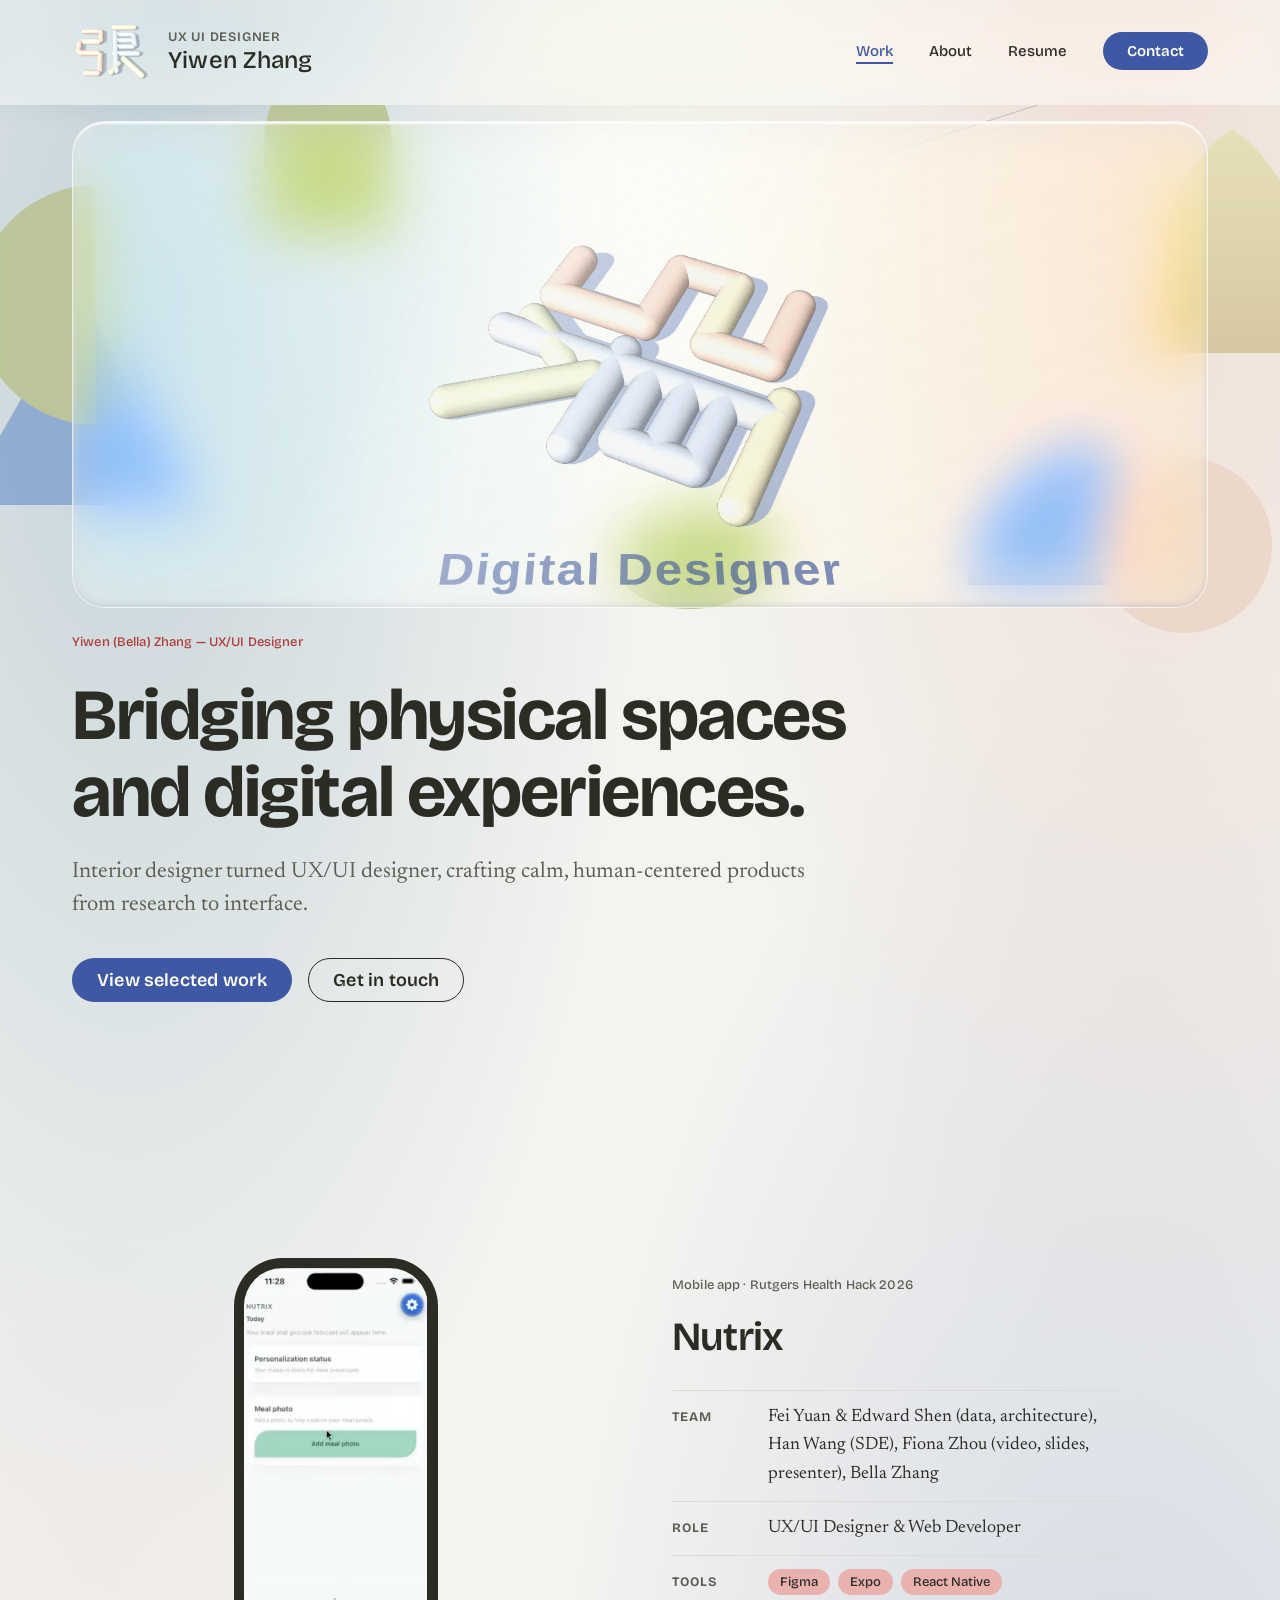
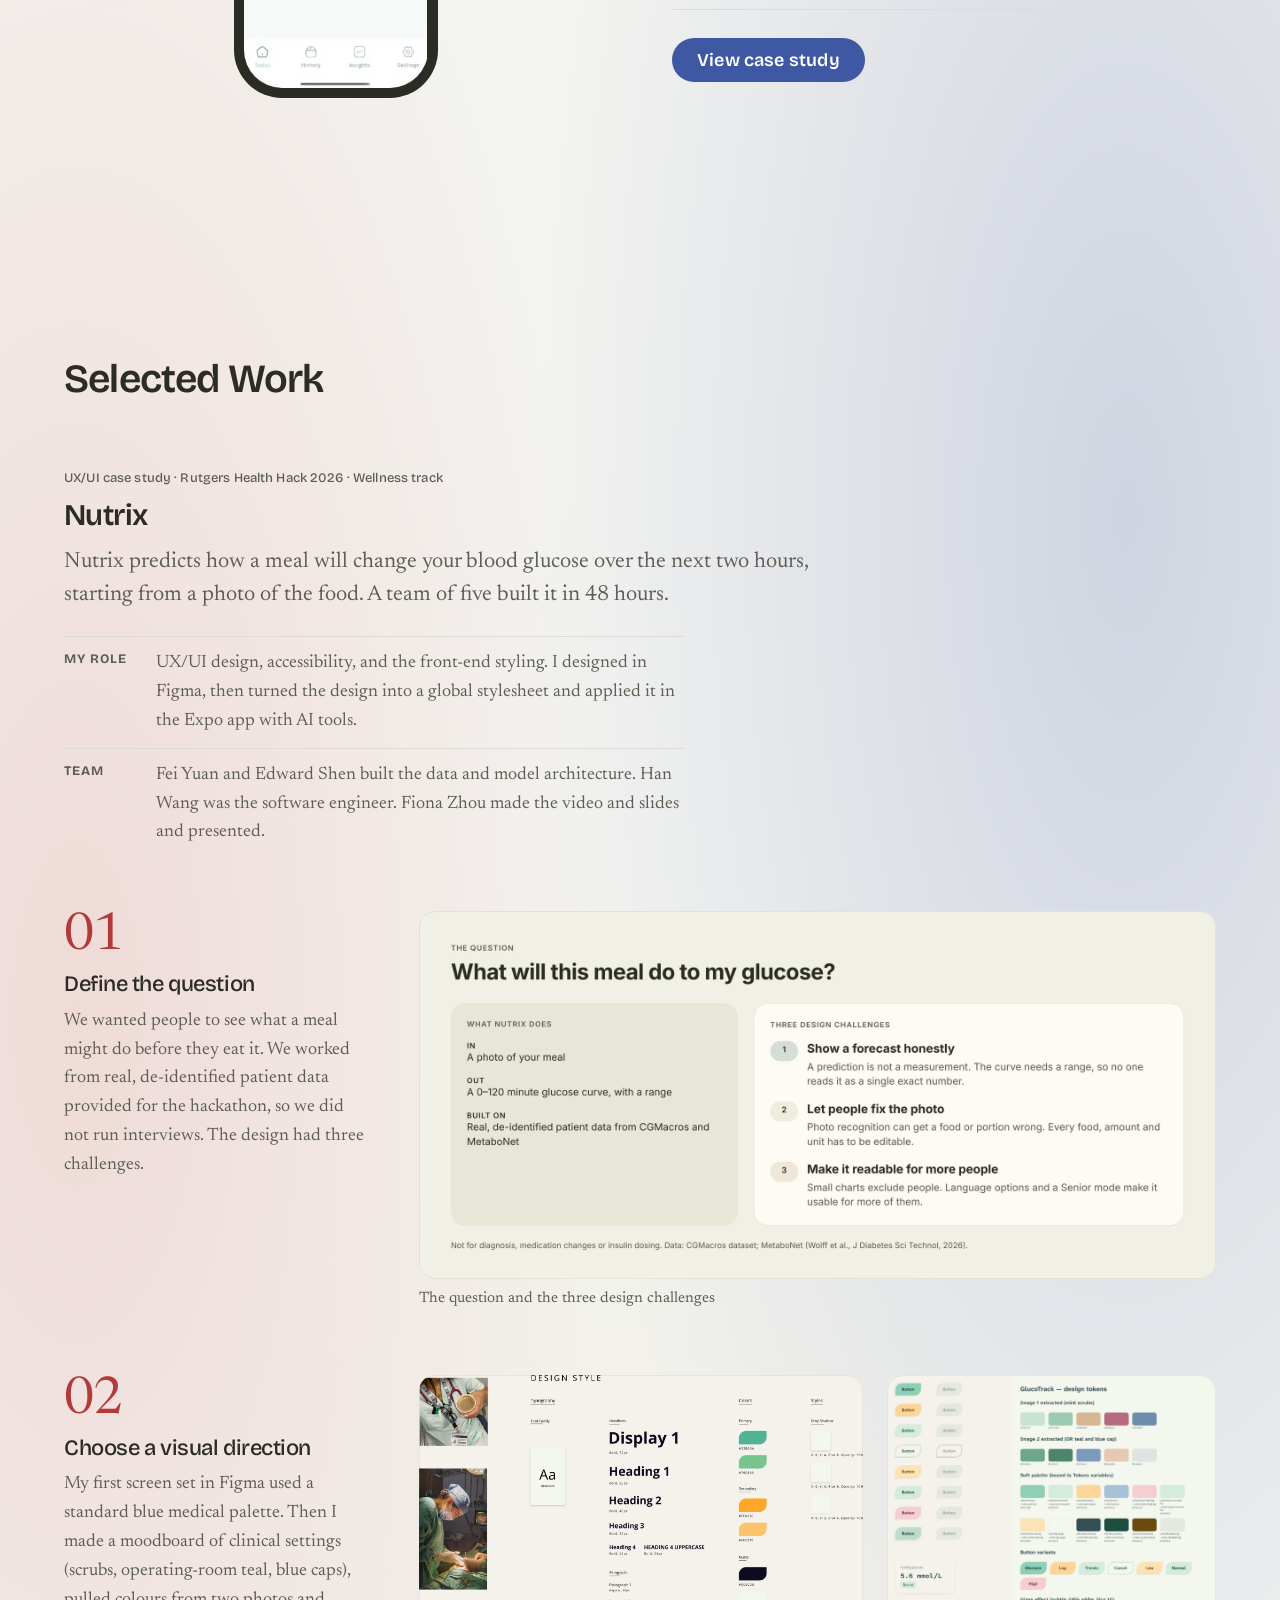
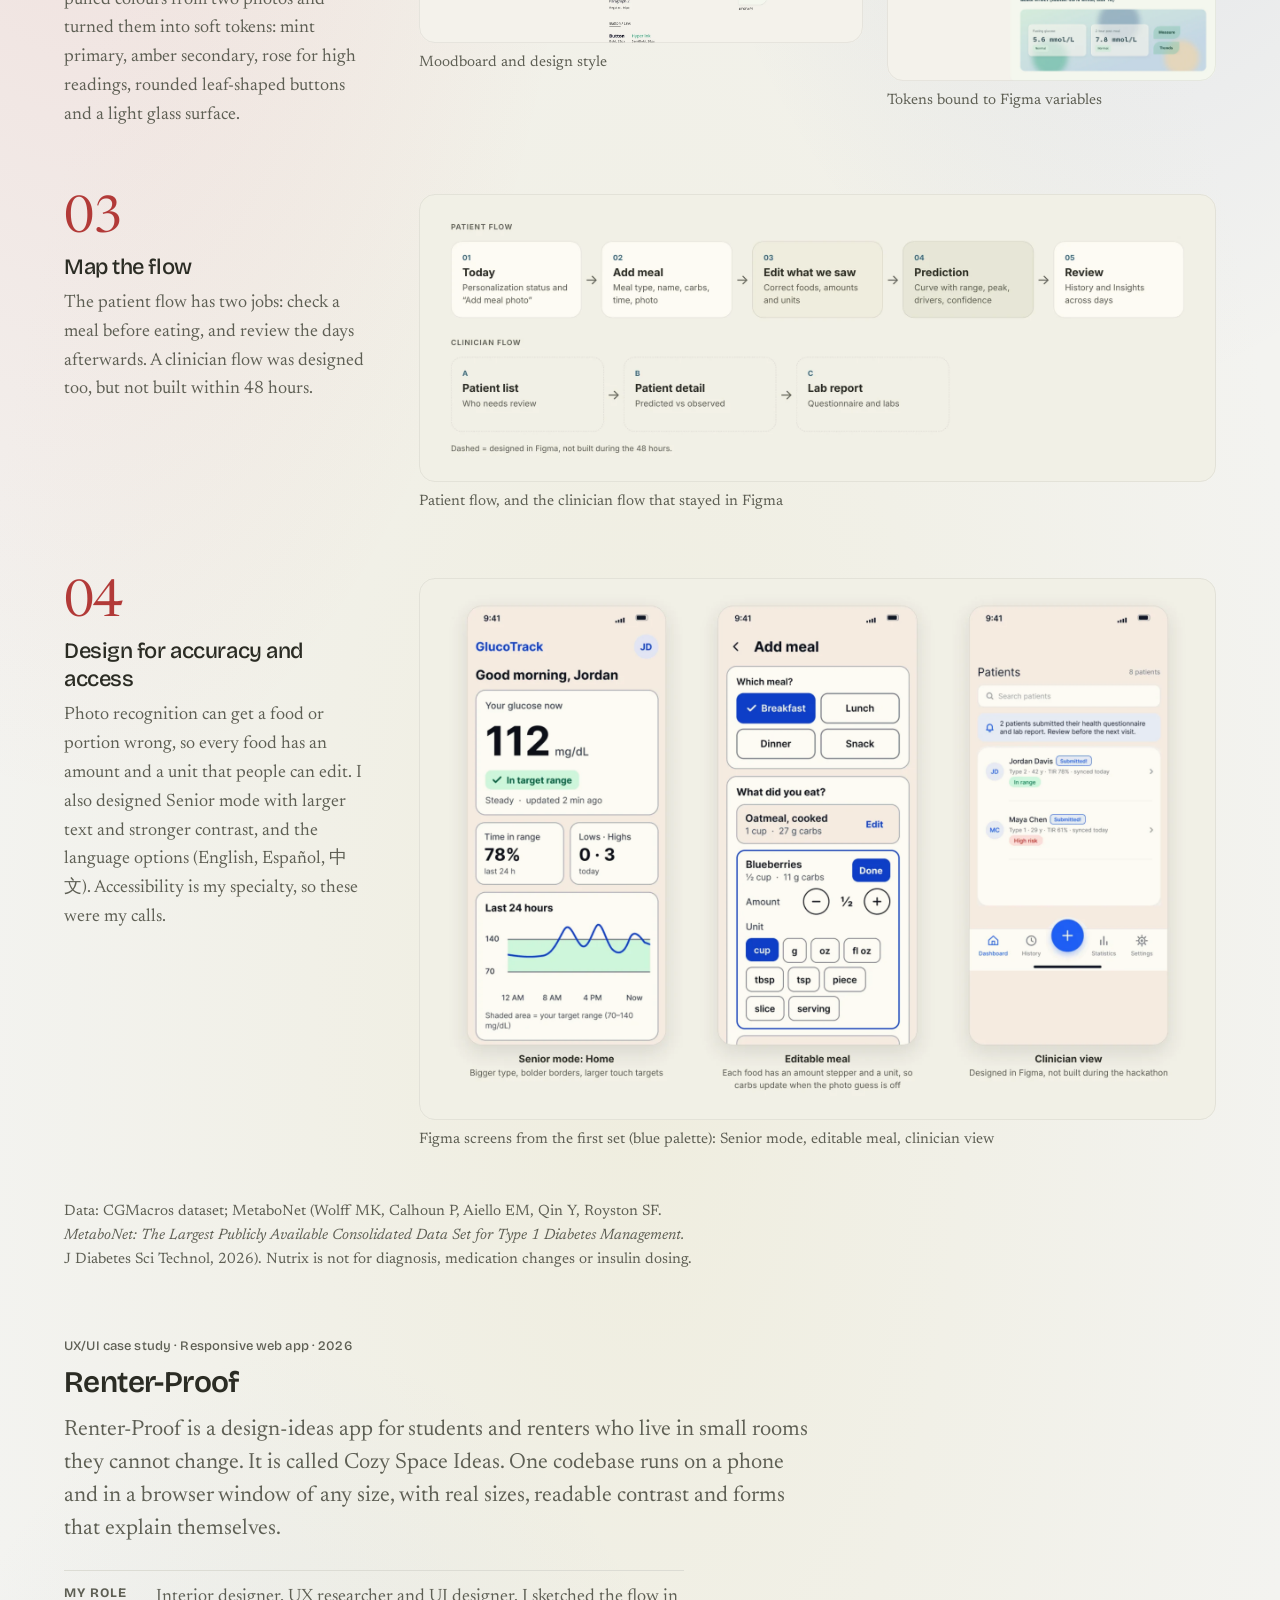
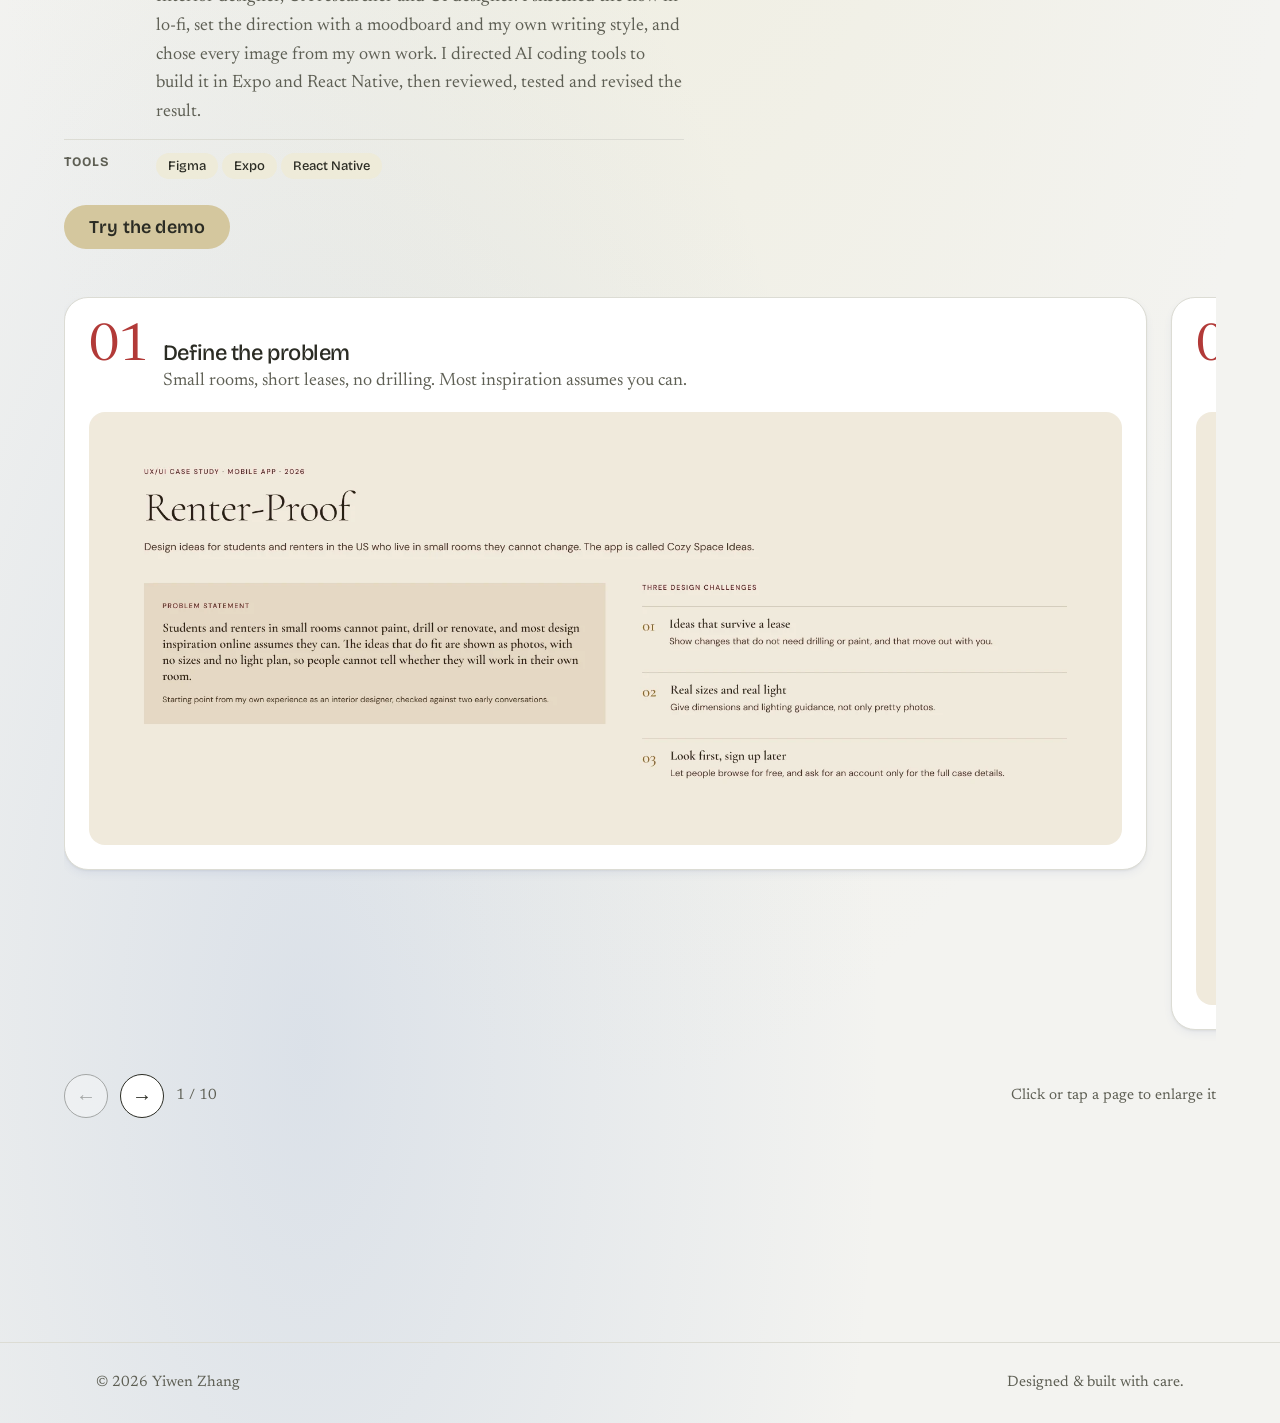
==== index.html @ 923c91dc "Renter-Proof booklet: 10 pages (accessibility, my role, cost and pets), stacked layout so text stays" ====
<!DOCTYPE html>
<html lang="en" data-theme="work">
<head>
  <meta charset="UTF-8" />
  <meta name="viewport" content="width=device-width, initial-scale=1.0" />
  <title>Yiwen Zhang — UX/UI Designer</title>
  <meta name="description" content="Yiwen (Bella) Zhang is a UX/UI designer bridging physical spaces and digital experiences." />
  <!-- Typography: Bricolage Grotesque (display) + Newsreader (body), via design tokens -->
  <link rel="preconnect" href="https://fonts.googleapis.com" />
  <link rel="preconnect" href="https://fonts.gstatic.com" crossorigin />
  <link
    href="https://fonts.googleapis.com/css2?family=Bricolage+Grotesque:opsz,wght@12..96,500..800&family=Newsreader:ital,opsz,wght@0,6..72,400..600;1,6..72,400&display=swap"
    rel="stylesheet"
  />
  <link rel="stylesheet" href="css/tokens.css" />
  <link rel="stylesheet" href="css/styles.css" />
</head>
<body class="page-home">

  <!-- ============ GLOBAL NAV ============ -->
  <header class="site-header" id="site-header">
    <nav class="nav" aria-label="Global navigation">

      <!-- Brand: 80px square icon slot + title stack (Kyson-style) -->
      <a class="brand" href="index.html" aria-label="Yiwen Zhang home">
        <!-- Logo: Zhang animation (autoplay, muted, loop) -->
        <span class="brand-icon" aria-hidden="true"><img src="assets/zhang-mark-upload.png" alt=""></span>
        <span class="brand-text">
          <span class="brand-role">UX UI Designer</span>
          <span class="brand-name">Yiwen Zhang</span>
        </span>
      </a>

      <!-- Desktop links -->
      <ul class="nav-links">
        <li><a href="index.html" class="nav-link active" aria-current="page">Work</a></li>
        <li><a href="about.html" class="nav-link">About</a></li>
        <li><a href="resume.pdf" class="nav-link" target="_blank" rel="noopener">Resume</a></li>
        <li><a href="contact.html" class="nav-cta">Contact</a></li>
      </ul>

      <!-- Mobile hamburger -->
      <button class="nav-toggle" id="nav-toggle" aria-label="Open menu" aria-expanded="false">
        <span></span><span></span><span></span>
      </button>
    </nav>

    <!-- Mobile menu -->
    <div class="mobile-menu" id="mobile-menu">
      <a href="index.html" class="mobile-link">Work</a>
      <a href="about.html" class="mobile-link">About</a>
      <a href="resume.pdf" class="mobile-link" target="_blank" rel="noopener">Resume</a>
      <a href="contact.html" class="mobile-link mobile-cta">Contact</a>
    </div>
  </header>

  <main>
    <!-- ============ HERO ============ -->
    <section class="hero">
      <!-- decorative shapes behind the glass card -->
      <div class="hero-shapes" aria-hidden="true">
        <span class="sh-tri"></span><span class="sh-bell"></span><span class="sh-arch"></span>
        <span class="sh-quarter"></span><span class="sh-leaf"></span>
        <span class="sh-ring"></span><span class="sh-ring sh-ring--b"></span><span class="sh-line"></span>
      </div>
      <div class="hero-inner">
        <!-- Logo stage: token color field cropped at the card's bottom edge -->
        <div class="hero-stage">
          <figure class="hero-logo">
            <video id="heroVideo" autoplay muted loop playsinline poster="assets/zhang-poster.png">
              <source src="assets/zhang-alpha.webm" type="video/webm">
            </video>
          </figure>
        </div>
        <p class="t-meta">Yiwen (Bella) Zhang — UX/UI Designer</p>
        <h1 class="t-hero">Bridging physical spaces and digital experiences.</h1>
        <p class="t-lead prose">Interior designer turned UX/UI designer, crafting calm, human-centered products from research to interface.</p>
        <div class="hero-actions">
          <a href="#work" class="btn">View selected work</a>
          <a href="contact.html" class="btn btn--secondary">Get in touch</a>
        </div>
      </div>
    </section>

    <!-- ============ FEATURED PROJECTS: screen + article, alternating ============ -->
    <section class="section device-section" id="projects" aria-label="Featured projects">
      <div class="container">

        <!-- Project 1: mobile app — screen left, article right -->
        <article class="showcase">
          <figure class="device device--iphone device--video">
            <span class="device-screen">
              <video autoplay muted loop playsinline preload="metadata" poster="assets/nutrix/nutrix_bella_poster.png" aria-label="Nutrix app walkthrough: add a meal, see the glucose prediction, review insights">
                <source src="assets/nutrix/nutrix_bella.webm" type="video/webm">
                <source src="assets/nutrix/nutrix_bella.mp4" type="video/mp4">
              </video>
            </span>
          </figure>
          <div class="showcase-text">
            <span class="t-meta">Mobile app · Rutgers Health Hack 2026</span>
            <h2 class="t-h2">Nutrix</h2>
            <dl class="showcase-meta">
              <div><dt class="t-label">Team</dt><dd>Fei Yuan &amp; Edward Shen (data, architecture), Han Wang (SDE), Fiona Zhou (video, slides, presenter), Bella Zhang</dd></div>
              <div><dt class="t-label">Role</dt><dd>UX/UI Designer &amp; Web Developer</dd></div>
              <div><dt class="t-label">Tools</dt><dd><span class="chip">Figma</span> <span class="chip">Expo</span> <span class="chip">React Native</span></dd></div>
            </dl>
            <a class="btn" href="#case-mobile">View case study</a>
          </div>
        </article>

        <!-- HIDDEN until project 2 is ready: remove these comment markers to show it again.
        <!- - Project 2: Figma wireframes — article left, screen right - ->
        <article class="showcase showcase- -flip">
          <figure class="device device- -laptop">
            <!- - TODO Bella: replace the placeholder <span> with the workflow video (see above) - ->
            <span class="device-screen"><span class="device-placeholder">Video</span></span>
          </figure>
          <div class="showcase-text">
            <span class="t-meta">Wireframes &amp; flows · 2026</span>
            <h2 class="t-h2">Dolor Sit Wireframe Kit</h2>
            <dl class="showcase-meta">
              <div><dt class="t-label">Team</dt><dd>Sed do eiusmod, tempor incididunt</dd></div>
              <div><dt class="t-label">Role</dt><dd>UX Designer, ut labore et dolore</dd></div>
              <div><dt class="t-label">Tools</dt><dd><span class="chip">Figma</span> <span class="chip">Dolor</span> <span class="chip">Amet</span></dd></div>
            </dl>
            <a class="btn" href="#case-wireframe">View case study</a>
          </div>
        </article>
        -->

      </div>
    </section>

    <!-- ============ SELECTED WORK: process, one block per project ============ -->
    <section id="work" class="section">
      <div class="container">
        <h2 class="t-h2">Selected Work</h2>

        <article class="case" id="case-mobile">
          <span class="t-meta">UX/UI case study · Rutgers Health Hack 2026 · Wellness track</span>
          <h3 class="t-h3">Nutrix</h3>
          <p class="t-lead prose">Nutrix predicts how a meal will change your blood glucose over the next two hours, starting from a photo of the food. A team of five built it in 48 hours.</p>
          <dl class="case-credits">
            <div><dt class="t-label">My role</dt><dd>UX/UI design, accessibility, and the front-end styling. I designed in Figma, then turned the design into a global stylesheet and applied it in the Expo app with AI tools.</dd></div>
            <div><dt class="t-label">Team</dt><dd>Fei Yuan and Edward Shen built the data and model architecture. Han Wang was the software engineer. Fiona Zhou made the video and slides and presented.</dd></div>
          </dl>
          <div class="stage">
            <div class="stage-info"><span class="deck-no">01</span><h4 class="t-h4">Define the question</h4><p>We wanted people to see what a meal might do before they eat it. We worked from real, de-identified patient data provided for the hackathon, so we did not run interviews. The design had three challenges.</p></div>
            <div class="stage-media media--one">
              <figure><a class="zoom" href="assets/nutrix/nutrix-define.webp"><img src="assets/nutrix/nutrix-define.webp" alt="The question: what will this meal do to my glucose? Three design challenges: show a forecast honestly, let people fix the photo, make it readable for more people." width="1800" height="830" loading="lazy"></a><figcaption class="t-small">The question and the three design challenges</figcaption></figure>
            </div>
          </div>
          <div class="stage">
            <div class="stage-info"><span class="deck-no">02</span><h4 class="t-h4">Choose a visual direction</h4><p>My first screen set in Figma used a standard blue medical palette. Then I made a moodboard of clinical settings (scrubs, operating-room teal, blue caps), pulled colours from two photos and turned them into soft tokens: mint primary, amber secondary, rose for high readings, rounded leaf-shaped buttons and a light glass surface.</p></div>
            <div class="stage-media media--mood">
              <figure><a class="zoom" href="assets/nutrix/nutrix-moodboard.webp"><img src="assets/nutrix/nutrix-moodboard.webp" alt="Moodboard with two clinical photos, typography and colour styles" width="1600" height="964" loading="lazy"></a><figcaption class="t-small">Moodboard and design style</figcaption></figure>
              <figure><a class="zoom" href="assets/nutrix/nutrix-tokens.webp"><img src="assets/nutrix/nutrix-tokens.webp" alt="Design tokens: colours extracted from photos, button variants and glass effect" width="1400" height="1301" loading="lazy"></a><figcaption class="t-small">Tokens bound to Figma variables</figcaption></figure>
            </div>
          </div>
          <div class="stage">
            <div class="stage-info"><span class="deck-no">03</span><h4 class="t-h4">Map the flow</h4><p>The patient flow has two jobs: check a meal before eating, and review the days afterwards. A clinician flow was designed too, but not built within 48 hours.</p></div>
            <div class="stage-media media--one">
              <figure><a class="zoom" href="assets/nutrix/nutrix-flow.webp"><img src="assets/nutrix/nutrix-flow.webp" alt="Patient flow from Today to Add meal, Edit, Prediction and Review, plus a dashed clinician flow" width="1800" height="652" loading="lazy"></a><figcaption class="t-small">Patient flow, and the clinician flow that stayed in Figma</figcaption></figure>
            </div>
          </div>
          <div class="stage">
            <div class="stage-info"><span class="deck-no">04</span><h4 class="t-h4">Design for accuracy and access</h4><p>Photo recognition can get a food or portion wrong, so every food has an amount and a unit that people can edit. I also designed Senior mode with larger text and stronger contrast, and the language options (English, Español, 中文). Accessibility is my specialty, so these were my calls.</p></div>
            <div class="stage-media media--one">
              <figure><a class="zoom" href="assets/nutrix/nutrix-screens.webp"><img src="assets/nutrix/nutrix-screens.webp" alt="Figma screens: Senior mode home, editable meal with amount and unit, and the clinician patient list" width="1800" height="1221" loading="lazy"></a><figcaption class="t-small">Figma screens from the first set (blue palette): Senior mode, editable meal, clinician view</figcaption></figure>
            </div>
          </div>
          <p class="case-note t-small">Data: CGMacros dataset; MetaboNet (Wolff MK, Calhoun P, Aiello EM, Qin Y, Royston SF. <em>MetaboNet: The Largest Publicly Available Consolidated Data Set for Type 1 Diabetes Management.</em> J Diabetes Sci Technol, 2026). Nutrix is not for diagnosis, medication changes or insulin dosing.</p>
        </article>

        <article class="case" id="case-renter-proof">
          <span class="t-meta">UX/UI case study · Responsive web app · 2026</span>
          <h3 class="t-h3">Renter-Proof</h3>
          <p class="t-lead prose">Renter-Proof is a design-ideas app for students and renters who live in small rooms they cannot change. It is called Cozy Space Ideas. One codebase runs on a phone and in a browser window of any size, with real sizes, readable contrast and forms that explain themselves.</p>
          <dl class="case-credits">
            <div><dt class="t-label">My role</dt><dd>Interior designer, UX researcher and UI designer. I sketched the flow in lo-fi, set the direction with a moodboard and my own writing style, and chose every image from my own work. I directed AI coding tools to build it in Expo and React Native, then reviewed, tested and revised the result.</dd></div>
            <div><dt class="t-label">Tools</dt><dd><span class="chip">Figma</span> <span class="chip">Expo</span> <span class="chip">React Native</span></dd></div>
          </dl>
          <p class="case-cta"><a class="btn" href="https://interiors.yiwenzhang.com" target="_blank" rel="noopener">Try the demo</a></p>
          <div class="deck" role="region" aria-roledescription="carousel" aria-label="Renter-Proof case study slides">
            <ol class="deck-track" tabindex="0">
            <li class="deck-slide" aria-label="1 of 10">
              <div class="deck-text"><span class="deck-no">01</span><h4 class="t-h4">Define the problem</h4><p>Small rooms, short leases, no drilling. Most inspiration assumes you can.</p></div>
              <figure><a class="zoom" href="assets/renter-proof/renter-proof-define.webp"><img src="assets/renter-proof/renter-proof-define.webp" alt="Renter-Proof problem statement and three design challenges: ideas that survive a lease, real sizes and real light, look first and sign up later." width="1800" height="755" loading="lazy"></a></figure>
            </li>
            <li class="deck-slide" aria-label="2 of 10">
              <div class="deck-text"><span class="deck-no">02</span><h4 class="t-h4">Listen to renters</h4><p>Two neighbors who ask me for design advice. Informal notes, not a formal study.</p></div>
              <figure><a class="zoom" href="assets/renter-proof/renter-proof-people.webp"><img src="assets/renter-proof/renter-proof-people.webp" alt="Two renter profiles from early conversations with neighbors, and three insights: measurements decide, light comes last, reversible is the rule." width="1800" height="1033" loading="lazy"></a></figure>
            </li>
            <li class="deck-slide" aria-label="3 of 10">
              <div class="deck-text"><span class="deck-no">03</span><h4 class="t-h4">Map the flow</h4><p>Browse free. The full case opens after a free account or a guest session.</p></div>
              <figure><a class="zoom" href="assets/renter-proof/renter-proof-flow.webp"><img src="assets/renter-proof/renter-proof-flow.webp" alt="App flow from Home to Ideas, Room type, Case list and Case details, with a locked preview branch and a consult waitlist branch." width="1800" height="762" loading="lazy"></a></figure>
            </li>
            <li class="deck-slide" aria-label="4 of 10">
              <div class="deck-text"><span class="deck-no">04</span><h4 class="t-h4">Make the calls</h4><p>Free to browse, sizes and light shown, original work only, forms that explain themselves.</p></div>
              <figure><a class="zoom" href="assets/renter-proof/renter-proof-decisions.webp"><img src="assets/renter-proof/renter-proof-decisions.webp" alt="Four design decisions with the reason and what was done for each." width="1800" height="752" loading="lazy"></a></figure>
            </li>
            <li class="deck-slide" aria-label="5 of 10">
              <div class="deck-text"><span class="deck-no">05</span><h4 class="t-h4">Design the screens</h4><p>Cormorant Garamond and DM Sans on bone, burgundy and brass tokens from my Figma.</p></div>
              <figure><a class="zoom" href="assets/renter-proof/renter-proof-screens.webp"><img src="assets/renter-proof/renter-proof-screens.webp" alt="Five app screens: Home, Ideas, a locked case, sign up with inline checks and the full case." width="1800" height="1061" loading="lazy"></a></figure>
            </li>
            <li class="deck-slide" aria-label="6 of 10">
              <div class="deck-text"><span class="deck-no">06</span><h4 class="t-h4">Make it responsive</h4><p>One column on a phone, two on a tablet, three on a desktop. Header and tabs stay fixed on top.</p></div>
              <figure><a class="zoom" href="assets/renter-proof/renter-proof-responsive.webp"><img src="assets/renter-proof/renter-proof-responsive.webp" alt="The Home screen at phone, tablet and desktop widths, with the header and tabs fixed at the top in each." width="1800" height="972" loading="lazy"></a></figure>
            </li>
            <li class="deck-slide" aria-label="7 of 10">
              <div class="deck-text"><span class="deck-no">07</span><h4 class="t-h4">Check accessibility</h4><p>I tested my own work for contrast, forms and tap size, and fixed what failed.</p></div>
              <figure><a class="zoom" href="assets/renter-proof/renter-proof-access.webp"><img src="assets/renter-proof/renter-proof-access.webp" alt="Four accessibility checks: readable colour, forms you can recover from, controls you can hit, and what I found and fixed in my own work." width="1800" height="744" loading="lazy"></a></figure>
            </li>
            <li class="deck-slide" aria-label="8 of 10">
              <div class="deck-text"><span class="deck-no">08</span><h4 class="t-h4">My role</h4><p>Interior designer, UX researcher, UI designer, and director of the build.</p></div>
              <figure><a class="zoom" href="assets/renter-proof/renter-proof-role.webp"><img src="assets/renter-proof/renter-proof-role.webp" alt="My four roles on this project: interior designer, UX researcher, UI designer and front-end director." width="1800" height="520" loading="lazy"></a></figure>
            </li>
            <li class="deck-slide" aria-label="9 of 10">
              <div class="deck-text"><span class="deck-no">09</span><h4 class="t-h4">What is still open</h4><p>Interviews, the sign-up gate, cost and pets, and a real backend.</p></div>
              <figure><a class="zoom" href="assets/renter-proof/renter-proof-next.webp"><img src="assets/renter-proof/renter-proof-next.webp" alt="Four next steps: real interviews, test the sign-up gate, cost and pets, and a real backend." width="1800" height="520" loading="lazy"></a></figure>
            </li>
            <li class="deck-slide deck-slide--end" aria-label="10 of 10">
              <div class="deck-text"><span class="deck-no">10</span><h4 class="t-h4">Try it yourself</h4><p>Open the live demo in any browser, on a phone or a wide screen. Resize the window and watch the layout change.</p><p class="case-cta"><a class="btn" href="https://interiors.yiwenzhang.com" target="_blank" rel="noopener">Try the demo</a></p><p class="t-small">Demo only: accounts are saved on your device, and nothing is sold. Available in the US.</p></div>
            </li>
            </ol>
            <div class="deck-bar">
              <button type="button" class="deck-btn" data-dir="-1" aria-label="Previous slide">&larr;</button>
              <button type="button" class="deck-btn" data-dir="1" aria-label="Next slide">&rarr;</button>
              <span class="t-small deck-count" aria-live="polite">1 / 10</span>
              <span class="t-small deck-hint">Click or tap a page to enlarge it</span>
            </div>
          </div>
        </article>

        <!-- HIDDEN until project 2 is ready (restore the "- -" to "--" inside if needed)
        <article class="case" id="case-wireframe">
          <span class="t-meta">Wireframes &amp; flows</span>
          <h3 class="t-h3">Dolor Sit Wireframe Kit</h3>
          <p class="t-lead prose">Sed ut perspiciatis unde omnis iste natus error sit voluptatem accusantium doloremque laudantium.</p>
          <div class="stage">
            <div class="stage-info"><span class="deck-no">01</span><h4 class="t-h4">Map</h4><p>Nemo enim ipsam voluptatem quia voluptas sit aspernatur aut odit aut fugit.</p></div>
            <div class="stage-media media- -one">
              <figure><div class="ph ph- -wide">User flow</div><figcaption class="t-small">User flow · sed do eiusmod</figcaption></figure>
            </div>
          </div>
          <div class="stage">
            <div class="stage-info"><span class="deck-no">02</span><h4 class="t-h4">Sketch</h4><p>Neque porro quisquam est, qui dolorem ipsum quia dolor sit amet consectetur.</p></div>
            <div class="stage-media media- -three">
              <figure><div class="ph ph- -sketch">Sketch</div><figcaption class="t-small">Sketch 01</figcaption></figure>
              <figure><div class="ph ph- -sketch">Sketch</div><figcaption class="t-small">Sketch 02</figcaption></figure>
              <figure><div class="ph ph- -sketch">Sketch</div><figcaption class="t-small">Sketch 03</figcaption></figure>
            </div>
          </div>
          <div class="stage">
            <div class="stage-info"><span class="deck-no">03</span><h4 class="t-h4">Wireframe</h4><p>Quis autem vel eum iure reprehenderit qui in ea voluptate velit esse quam nihil.</p></div>
            <div class="stage-media media- -one">
              <figure><div class="ph ph- -wide">Wireframes</div><figcaption class="t-small">Wireframes · tempor incididunt</figcaption></figure>
            </div>
          </div>
        </article>
        -->
      </div>
    </section>

  </main>

  <footer class="site-footer">
    <div class="container footer-inner">
      <span class="t-small">© 2026 Yiwen Zhang</span>
      <span class="t-small">Designed &amp; built with care.</span>
    </div>
  </footer>

  <script src="js/main.js"></script>
</body>
</html>
---- css/tokens.css ----
/* ==========================================================================
   yiwenzhang.com — design tokens
   Palette sampled from the "geometric / watercolor" reference image.
   Fonts (load in <head>):
   <link href="https://fonts.googleapis.com/css2?family=Bricolage+Grotesque:opsz,wght@12..96,500..800&family=Newsreader:ital,opsz,wght@0,6..72,400..600;1,6..72,400&display=swap" rel="stylesheet">
   ========================================================================== */

/* ---------- 1. PRIMITIVES: raw colour (never use directly in components) ---------- */
:root {
  /* neutrals */
  --paper: #F3F3F0;        /* page background, cool off-white like the reference */
  --snow: #FFFFFF;
  --ink: #2B2C24;          /* the dark olive-black from the shapes */
  --ink-soft: #5E5F54;     /* muted text, 5.8:1 on paper */
  --line: #DCDCD4;

  /* hues: base / soft (40%) / wash (18%) on paper */
  --butter: #E6E0B6;  --butter-soft: #EEEBD9;  --butter-wash: #F1F0E6;
  --sand:   #D4C79E;  --sand-soft:   #E7E1CF;  --sand-wash:   #EDEBE1;
  --sage:   #B9C595;  --sage-soft:   #DCE1CC;  --sage-wash:   #E9EBE0;
  --blush:  #E8BBA5;  --blush-soft:  #EFDDD2;  --blush-wash:  #F1E9E2;
  --coral:  #D9504D;  --coral-soft:  #E9B2AF;  --coral-wash:  #EED6D3;
  --sky:    #5E8CA6;  --sky-soft:    #B7CAD2;  --sky-wash:    #D8E0E3;
  --cobalt: #4C78BE;  --cobalt-soft: #B0C2DC;  --cobalt-wash: #D5DDE7;
  --indigo: #3E58A3;  --indigo-soft: #ABB5D1;  --indigo-wash: #D2D7E2;
  --periwinkle: #8FA8D0; --periwinkle-soft: #CBD5E3; --periwinkle-wash: #E1E6EA;
  --slate:  #455D73;

  /* text-safe deep versions (>= 4.5:1 on paper) */
  --indigo-deep: #2F4585;  /* 8.2:1  primary hover */
  --coral-text:  #B23A38;  /* 5.3:1 */
  --sky-text:    #3C6B85;  /* 5.2:1 */
}

/* ---------- 2. SEMANTIC TOKENS (use these in components) ---------- */
:root {
  --bg: var(--paper);
  --surface: var(--snow);
  --text: var(--ink);
  --text-muted: var(--ink-soft);
  --border: var(--line);
  --border-strong: var(--ink);

  --primary: var(--indigo);
  --primary-hover: var(--indigo-deep);
  --on-primary: var(--snow);
  --link: var(--indigo);
  --focus: var(--cobalt);

  /* theme slots, default = Work (UX/UI) */
  --surface-tint: var(--sky-wash);
  --accent: var(--coral);
  --accent-text: var(--coral-text);
  --accent-soft: var(--coral-soft);
  --highlight: var(--butter-soft);
  --deco-1: var(--sky);
  --deco-2: var(--periwinkle);
  --deco-3: var(--coral);
}
/* Work pages: cool, structured */
[data-theme="work"] { --surface-tint: var(--sky-wash); --accent: var(--coral); --accent-text: var(--coral-text); --accent-soft: var(--coral-soft); --deco-1: var(--sky); --deco-2: var(--periwinkle); --deco-3: var(--coral); }
/* About pages (interior design): warm, soft */
[data-theme="about"] { --surface-tint: var(--blush-wash); --accent: var(--sage); --accent-text: var(--sky-text); --accent-soft: var(--sage-soft); --highlight: var(--sand-soft); --deco-1: var(--blush); --deco-2: var(--sage); --deco-3: var(--sand); }

/* ---------- 3. TYPOGRAPHY ---------- */
:root {
  --font-display: "Bricolage Grotesque", "Avenir Next", "Helvetica Neue", system-ui, sans-serif;
  --font-body: "Newsreader", Georgia, "Times New Roman", serif;

  /* scale: ~1.25 ratio, fluid from 2xl up */
  --text-xs: 0.8125rem;   /* 13  captions, chips */
  --text-sm: 0.9375rem;   /* 15  meta, buttons sm */
  --text-base: 1.125rem;  /* 18  body (Newsreader runs small) */
  --text-lg: 1.375rem;    /* 22  lead */
  --text-xl: clamp(1.5rem, 1.3rem + 1vw, 1.875rem);    /* h3 */
  --text-2xl: clamp(1.875rem, 1.5rem + 1.8vw, 2.5rem); /* h2 */
  --text-3xl: clamp(2.25rem, 1.7rem + 2.6vw, 3.25rem); /* h1 */
  --text-4xl: clamp(2.75rem, 1.9rem + 4vw, 4.5rem);    /* hero */

  --weight-regular: 400;  --weight-medium: 500;  --weight-semibold: 600;  --weight-bold: 700;
  --leading-tight: 1.08;  --leading-snug: 1.25;  --leading-body: 1.6;
  --tracking-display: -0.02em;  --tracking-ui: 0.01em;
  --measure: 62ch;
}

/* ---------- 4. SPACE, SHAPE, DEPTH, MOTION ---------- */
:root {
  /* 4px base */
  --space-1: 0.25rem; --space-2: 0.5rem;  --space-3: 0.75rem; --space-4: 1rem;
  --space-5: 1.5rem;  --space-6: 2rem;    --space-7: 3rem;    --space-8: 4rem;
  --space-9: 6rem;    --space-10: 8rem;

  --container: 72rem;
  --container-text: 40rem;
  --gutter: clamp(1rem, 4vw, 2.5rem);
  --section-y: clamp(4rem, 10vw, 8rem);

  --radius-xs: 6px; --radius-sm: 10px; --radius-md: 16px; --radius-lg: 24px; --radius-xl: 36px;
  --radius-pill: 999px;
  --radius-arch: 999px 999px 24px 24px;                       /* image frames, echoes the rainbow arch */
  --radius-pebble: 58% 42% 55% 45% / 50% 55% 45% 50%;         /* organic blob */

  --stroke: 1.5px solid var(--ink);   /* geometric line work */
  --stroke-soft: 1.5px solid var(--line);

  /* soft, colour-tinted shadows (watercolour, not grey) */
  --shadow-sm: 0 1px 2px rgba(43,44,36,.06), 0 4px 12px -4px rgba(62,88,163,.14);
  --shadow-md: 0 2px 4px rgba(43,44,36,.05), 0 12px 28px -8px rgba(62,88,163,.22);
  --shadow-lg: 0 4px 8px rgba(43,44,36,.05), 0 24px 48px -12px rgba(62,88,163,.28);

  /* washes: layer behind sections for a watercolour bleed */
  --wash-cool: radial-gradient(60% 60% at 25% 30%, var(--sky-soft), transparent 70%);
  --wash-warm: radial-gradient(60% 60% at 70% 30%, var(--blush-soft), transparent 70%);
  --wash-green: radial-gradient(50% 50% at 50% 50%, var(--sage-soft), transparent 70%);

  --ease-soft: cubic-bezier(.22, 1, .36, 1);
  --dur-fast: 150ms; --dur-base: 250ms; --dur-slow: 450ms;
}

/* ==========================================================================
   5. REUSABLE SETS
   ========================================================================== */
*, *::before, *::after { box-sizing: border-box; }
body { margin: 0; background: var(--bg); color: var(--text); font: var(--weight-regular) var(--text-base)/var(--leading-body) var(--font-body); -webkit-font-smoothing: antialiased; }

/* --- layout --- */
.container { width: min(100% - 2 * var(--gutter), var(--container)); margin-inline: auto; }
.section { padding-block: var(--section-y); }
.stack > * + * { margin-top: var(--space-4); }
.stack-lg > * + * { margin-top: var(--space-6); }
.prose { max-width: var(--measure); }

/* --- type roles --- */
.t-hero, .t-h1, .t-h2, .t-h3 { font-family: var(--font-display); font-weight: var(--weight-semibold); letter-spacing: var(--tracking-display); margin: 0; text-wrap: balance; }
.t-hero { font-size: var(--text-4xl); line-height: var(--leading-tight); font-weight: var(--weight-bold); }
.t-h1 { font-size: var(--text-3xl); line-height: var(--leading-tight); }
.t-h2 { font-size: var(--text-2xl); line-height: var(--leading-snug); }
.t-h3 { font-size: var(--text-xl); line-height: var(--leading-snug); }
.t-lead { font-size: var(--text-lg); line-height: 1.5; color: var(--text-muted); }
.t-small { font-size: var(--text-sm); color: var(--text-muted); }
.t-meta { font-family: var(--font-display); font-size: var(--text-xs); font-weight: var(--weight-medium); letter-spacing: var(--tracking-ui); color: var(--text-muted); }

/* --- links --- */
.link { color: var(--link); text-decoration: underline; text-decoration-thickness: 1.5px; text-underline-offset: 0.2em; transition: color var(--dur-fast) var(--ease-soft); }
.link:hover { color: var(--primary-hover); }

/* --- focus (all interactive) --- */
:where(a, button, input, textarea, select, [tabindex]):focus-visible { outline: 3px solid var(--focus); outline-offset: 3px; border-radius: var(--radius-xs); }

/* --- buttons: one base, four variants, three sizes --- */
.btn {
  --btn-bg: var(--primary); --btn-fg: var(--on-primary); --btn-bd: transparent; --btn-bg-hover: var(--primary-hover);
  display: inline-flex; align-items: center; justify-content: center; gap: var(--space-2);
  min-height: 44px; padding: var(--space-3) var(--space-5);
  font: var(--weight-semibold) var(--text-base)/1 var(--font-display); letter-spacing: var(--tracking-ui);
  color: var(--btn-fg); background: var(--btn-bg); border: 1.5px solid var(--btn-bd); border-radius: var(--radius-pill);
  text-decoration: none; cursor: pointer;
  transition: background var(--dur-base) var(--ease-soft), transform var(--dur-base) var(--ease-soft), box-shadow var(--dur-base) var(--ease-soft);
}
.btn:hover { background: var(--btn-bg-hover); transform: translateY(-2px); box-shadow: var(--shadow-md); }
.btn:active { transform: translateY(0); box-shadow: none; }
.btn--secondary { --btn-bg: transparent; --btn-fg: var(--ink); --btn-bd: var(--ink); --btn-bg-hover: var(--butter-soft); }
.btn--soft { --btn-bg: var(--surface-tint); --btn-fg: var(--ink); --btn-bg-hover: var(--accent-soft); }
.btn--ghost { --btn-bg: transparent; --btn-fg: var(--link); --btn-bg-hover: var(--surface-tint); padding-inline: var(--space-4); }
.btn--sm { min-height: 36px; padding: var(--space-2) var(--space-4); font-size: var(--text-sm); }
.btn--lg { min-height: 52px; padding: var(--space-4) var(--space-6); font-size: var(--text-lg); }
.btn[disabled], .btn[aria-disabled="true"] { opacity: .45; pointer-events: none; }

/* --- cards --- */
.card { background: var(--surface); border: var(--stroke-soft); border-radius: var(--radius-lg); padding: var(--space-6); box-shadow: var(--shadow-sm); transition: box-shadow var(--dur-base) var(--ease-soft), transform var(--dur-base) var(--ease-soft); }
a.card:hover, .card--interactive:hover { box-shadow: var(--shadow-md); transform: translateY(-3px); }
.card--tint { background: var(--surface-tint); border-color: transparent; box-shadow: none; }
.card--outline { background: transparent; border: var(--stroke); box-shadow: none; }
.card__media { border-radius: var(--radius-md); overflow: hidden; }
.frame-arch { border-radius: var(--radius-arch); overflow: hidden; }
.frame-pebble { border-radius: var(--radius-pebble); overflow: hidden; }

/* --- chips (skills, tools, project tags) --- */
.chip { display: inline-flex; align-items: center; padding: var(--space-1) var(--space-3); font: var(--weight-medium) var(--text-xs)/1.4 var(--font-display); color: var(--ink); background: var(--accent-soft); border-radius: var(--radius-pill); }
.chip--outline { background: transparent; border: var(--stroke-soft); }

@media (prefers-reduced-motion: reduce) {
  *, *::before, *::after { transition-duration: 0.01ms !important; animation-duration: 0.01ms !important; }
  .btn:hover, a.card:hover, .card--interactive:hover { transform: none; }
}
---- css/styles.css ----
/* ==========================================================
   Yiwen Zhang — Personal Site
   Global nav + page styles (Kyson-inspired minimal nav)
   Design tokens live in css/tokens.css — this file wires the
   semantic tokens into components.
   ========================================================== */

:root {
  --nav-height: 104px;
  --max-width: 1200px;
}

* {
  margin: 0;
  padding: 0;
}

html {
  scroll-behavior: smooth;
}

body {
  position: relative;
}

/* Color zone: the token-hue field starts just below the hero stage
   (the red line) and flows as one continuous piece to the footer.
   The logo card area above stays clean paper. */
body.page-home::before {
  content: "";
  position: absolute;
  top: 0;
  bottom: 0;
  left: 0;
  right: 0;
  z-index: -1;
  background:
    radial-gradient(520px 150px at 14% 30px, rgba(94, 140, 166, 0.45), transparent 70%),
    radial-gradient(480px 140px at 86% 25px, rgba(232, 187, 165, 0.47), transparent 70%),
    radial-gradient(420px 130px at 50% 45px, rgba(230, 224, 182, 0.40), transparent 70%),
    radial-gradient(58% 30% at 10% 5%, rgba(94, 140, 166, 0.30), transparent 70%),
    radial-gradient(52% 28% at 90% 3%, rgba(232, 187, 165, 0.34), transparent 70%),
    radial-gradient(66% 34% at 88% 34%, rgba(62, 88, 163, 0.20), transparent 70%),
    radial-gradient(60% 32% at 6% 42%, rgba(217, 80, 77, 0.15), transparent 70%),
    radial-gradient(76% 38% at 50% 68%, rgba(230, 224, 182, 0.30), transparent 70%),
    radial-gradient(64% 30% at 24% 94%, rgba(143, 168, 208, 0.24), transparent 70%);
  pointer-events: none;
}

@media (max-width: 640px) {
  body.page-home::before {
    top: 0;
  }
}

/* Utility: italic serif accent (Newsreader italic — use sparingly) */
.accent-italic {
  font-family: var(--font-body);
  font-style: italic;
}

/* ---------- Header / Nav ---------- */

.site-header {
  position: sticky;
  top: 0;
  z-index: 100;
  /* translucent frosted bar: the page gradient shows through, so the nav
     and the colour field read as one continuous surface */
  background: rgba(247, 247, 244, 0.62);
  -webkit-backdrop-filter: blur(18px) saturate(1.2) brightness(1.04);
  backdrop-filter: blur(18px) saturate(1.2) brightness(1.04);
  border-bottom: 1px solid transparent;
  transition: border-color 0.25s ease, box-shadow 0.25s ease;
}

.site-header.scrolled {
  border-bottom-color: var(--border);
  box-shadow: 0 2px 12px rgba(0, 0, 0, 0.04);
}

.nav {
  max-width: var(--max-width);
  height: var(--nav-height);
  margin: 0 auto;
  padding: 0 32px;
  display: flex;
  align-items: center;
  justify-content: space-between;
}

/* Brand: 80px icon slot + scaled text lockup */
.brand {
  display: flex;
  align-items: center;
  gap: 16px;
  text-decoration: none;
  color: var(--text);
}

/* Placeholder for the future animated icon (80px square container, no border) */
.brand-icon {
  width: 80px;
  height: 80px;
  border-radius: 16px;
  overflow: hidden;
  background: transparent;
  flex-shrink: 0;
}

.brand-icon video,
.brand-icon img {
  width: 100%;
  height: 100%;
  display: block;
}

.brand-icon video {
  object-fit: cover;
}

.brand-icon img {
  object-fit: contain;
}

/* Hero logo: true glassmorphism.
   The stage is a clean rounded frame — the token-hue field lives
   below the red line, flowing as one piece to the footer
   (see body.page-home::before). The glass card itself is static;
   translucent rice-gray (never white) with backdrop blur. The square
   Zhang video sits centered via contain (no crop, no distortion),
   melts in via multiply + a soft glass vignette, and does the
   breathing inside the still card. */
.hero-stage {
  position: relative;
  width: 100%;
  border-radius: 32px;
  overflow: hidden;
}

.hero-logo {
  position: relative;
  margin: 0;
  width: 100%;
  aspect-ratio: 21 / 9;
  border-radius: 32px;
  /* frosted rice-gray glass: light tint lets page colors bleed through,
     strong top rim light like light catching a glass edge.
     Round 2: push color refraction (saturate) over white glow for light bg */
  background: linear-gradient(160deg,
    rgba(238, 235, 226, 0.24) 0%,
    rgba(228, 224, 214, 0.14) 45%,
    rgba(216, 212, 200, 0.20) 100%);
  -webkit-backdrop-filter: blur(28px) saturate(2.1) brightness(1.06);
  backdrop-filter: blur(28px) saturate(2.1) brightness(1.06);
  border: 1px solid rgba(255, 255, 255, 0.65);
  box-shadow:
    inset 0 2px 2px rgba(255, 255, 255, 0.9),
    inset 0 -2px 6px rgba(105, 115, 135, 0.22),
    inset 3px 0 6px rgba(255, 255, 255, 0.22),
    inset 0 -28px 44px rgba(255, 255, 255, 0.14),
    0 1px 1px rgba(255, 255, 255, 0.5),
    0 20px 50px rgba(93, 110, 140, 0.28),
    0 60px 110px rgba(93, 110, 140, 0.14);
}

/* specular: soft diagonal light streak reflected on the glass surface */
.hero-logo::before {
  content: "";
  position: absolute;
  inset: 0;
  border-radius: inherit;
  background: linear-gradient(112deg,
    transparent 28%,
    rgba(255, 255, 255, 0.30) 40%,
    rgba(255, 255, 255, 0.12) 52%,
    transparent 66%);
  pointer-events: none;
  z-index: 1;
}

.hero-logo video,
.hero-logo img {
  position: relative;
  width: 100%;
  height: 100%;
  object-fit: contain;
  display: block;
  /* tone down exposure, boost contrast (original asset untouched) */
  filter: brightness(0.9) contrast(1.15);
}

/* true-alpha assets need no white-edge melting; vignette retired 2026-10-18 */
/* breathing scale retired 2026-10-18 (felt choppy against the rising animation) */

@media (max-width: 640px) {
  .hero-logo {
    aspect-ratio: 4 / 3;
  }
}

@media (prefers-reduced-motion: reduce) {
  .hero-logo video,
  .hero-logo img {
    animation: none;
  }
}

.brand-text {
  display: flex;
  flex-direction: column;
  line-height: 1.25;
}

.brand-role {
  font-family: var(--font-display);
  font-size: 13px;
  font-weight: 600;
  letter-spacing: 0.06em;
  text-transform: uppercase;
  color: var(--text-muted);
}

.brand-name {
  font-family: var(--font-display);
  font-size: 24px;
  font-weight: 500;
  letter-spacing: 0.01em;
}

/* Desktop links — token-driven: ink at rest, indigo on hover, coral underline */
.nav-links {
  display: flex;
  align-items: center;
  gap: 36px;
  list-style: none;
}

.nav-link {
  text-decoration: none;
  color: var(--text);
  font-family: var(--font-display);
  font-size: 15px;
  font-weight: 500;
  position: relative;
  padding: 4px 0;
  transition: color var(--dur-fast) var(--ease-soft);
}

.nav-link:hover {
  color: var(--primary-hover);
}

/* Underline grow effect — coral accent */
.nav-link::after {
  content: "";
  position: absolute;
  left: 0;
  bottom: 0;
  width: 100%;
  height: 2px;
  background: var(--accent);
  transform: scaleX(0);
  transform-origin: left;
  transition: transform 0.25s ease;
}

.nav-link:hover::after,
.nav-link.active::after {
  transform: scaleX(1);
}

.nav-link.active {
  color: var(--primary);
}

.nav-link.active::after {
  background: var(--primary);
}

/* CTA — token primary button: indigo, lifts + deepens on hover */
.nav-cta {
  text-decoration: none;
  font-family: var(--font-display);
  font-size: 15px;
  font-weight: 600;
  color: var(--on-primary);
  background: var(--primary);
  padding: 10px 24px;
  border-radius: var(--radius-pill);
  transition: background var(--dur-base) var(--ease-soft),
              transform var(--dur-base) var(--ease-soft),
              box-shadow var(--dur-base) var(--ease-soft);
}

.nav-cta:hover {
  background: var(--primary-hover);
  transform: translateY(-2px);
  box-shadow: var(--shadow-md);
}

/* ---------- Mobile ---------- */

.nav-toggle {
  display: none;
  flex-direction: column;
  justify-content: center;
  gap: 5px;
  width: 40px;
  height: 40px;
  background: none;
  border: none;
  cursor: pointer;
  padding: 8px;
}

.nav-toggle span {
  display: block;
  height: 2px;
  width: 100%;
  background: var(--text);
  border-radius: 2px;
  transition: transform 0.25s ease, opacity 0.25s ease;
}

.nav-toggle.open span:nth-child(1) { transform: translateY(7px) rotate(45deg); }
.nav-toggle.open span:nth-child(2) { opacity: 0; }
.nav-toggle.open span:nth-child(3) { transform: translateY(-7px) rotate(-45deg); }

.mobile-menu {
  display: none;
  flex-direction: column;
  padding: 8px 32px 24px;
  background: var(--bg);
  border-bottom: 1px solid var(--border);
}

.mobile-menu.open { display: flex; }

.mobile-link {
  text-decoration: none;
  color: var(--text);
  font-family: var(--font-display);
  font-size: 18px;
  font-weight: 500;
  padding: 14px 0;
  border-bottom: 1px solid var(--border);
  transition: color var(--dur-fast) var(--ease-soft);
}

.mobile-link:hover { color: var(--primary-hover); }
.mobile-link:last-child { border-bottom: none; }

.mobile-cta {
  margin-top: 12px;
  text-align: center;
  color: var(--on-primary);
  background: var(--primary);
  border-radius: var(--radius-pill);
  border-bottom: none;
  transition: background var(--dur-base) var(--ease-soft);
}

.mobile-cta:hover { background: var(--primary-hover); color: var(--on-primary); }

@media (max-width: 768px) {
  .nav-links { display: none; }
  .nav-toggle { display: flex; }
  .nav { padding: 0 20px; }
}

/* ---------- Hero glass: shapes travelling along their own paths ----------
   Palette from the Kite reference: light green #BAC495, blue #8EAAD1,
   cream yellow, light neutral peach #EBD7CA (one disc).
   Shapes fall in from above or slide in from outside the frame, cross behind
   the glass card (crisp outside, frosted inside), then fade out and start
   again. Everything is sized in em: one font-size change scales the lot.
   Each shape sets its own path with --x0/--y0 (start) and --x1/--y1 (end),
   measured from its resting position. */

.hero-shapes {
  position: absolute;
  top: 0;
  bottom: 0;
  left: 0;
  right: 0;
  max-width: var(--max-width);
  margin: 0 auto;
  font-size: 16px;
  pointer-events: none;
  opacity: .95;
}

.hero-shapes span {
  position: absolute;
  display: block;
  animation: shape-travel var(--t, 40s) linear infinite;
  animation-delay: var(--d, 0s);
  will-change: translate, opacity;
}

.sh-tri {            /* blue triangle, falls in from the top (left side) */
  left: -5em; top: 12em; width: 15em; height: 13em;
  background: #8EAAD1;
  clip-path: polygon(50% 0, 100% 100%, 0 100%);
  --x0: -2em; --y0: -26em; --x1: 5em; --y1: 8em; --dr: 12deg; --t: 38s; --d: -6s;
}
.sh-bell {           /* cream-yellow bell, falls in from the top (right side) */
  right: -5em; top: 1.5em; width: 11em; height: 14em;
  background: linear-gradient(180deg, var(--butter), var(--sand));
  clip-path: polygon(50.0% 0.0%, 57.5% 4.2%, 62.9% 8.3%, 67.6% 12.5%, 71.8% 16.7%, 75.5% 20.8%, 78.8% 25.0%, 81.6% 29.2%, 83.9% 33.3%, 85.7% 37.5%, 87.0% 41.7%, 87.7% 45.8%, 88.0% 50.0%, 88.1% 54.2%, 88.2% 58.3%, 88.6% 62.5%, 89.1% 66.7%, 89.7% 70.8%, 90.6% 75.0%, 91.7% 79.2%, 92.9% 83.3%, 94.4% 87.5%, 96.0% 91.7%, 97.9% 95.8%, 100.0% 100.0%, 0.0% 100.0%, 2.1% 95.8%, 4.0% 91.7%, 5.6% 87.5%, 7.1% 83.3%, 8.3% 79.2%, 9.4% 75.0%, 10.3% 70.8%, 10.9% 66.7%, 11.4% 62.5%, 11.8% 58.3%, 11.9% 54.2%, 12.0% 50.0%, 12.3% 45.8%, 13.0% 41.7%, 14.3% 37.5%, 16.1% 33.3%, 18.4% 29.2%, 21.2% 25.0%, 24.5% 20.8%, 28.2% 16.7%, 32.4% 12.5%, 37.1% 8.3%, 42.5% 4.2%, 50.0% 0.0%);
  --x0: 2em; --y0: -18em; --x1: -3em; --y1: 14em; --dr: -8deg; --t: 34s; --d: -20s;
}
.sh-arch {           /* green arch, falls in from the top (centre-left) */
  left: 14em; top: -3em; width: 8em; height: 11em;
  background: #BAC495;
  border-radius: 50% 50% 0 0;
  --x0: 0em; --y0: -14em; --x1: 7em; --y1: 22em; --dr: 10deg; --t: 44s; --d: -30s;
}
.sh-quarter {        /* cobalt quarter disc, slides in from the right */
  right: 8em; top: 21em; width: 9em; height: 9em;
  background: #8EAAD1;
  border-radius: 100% 0 0 0;
  --x0: 26em; --y0: -2em; --x1: -12em; --y1: -3em; --dr: -14deg; --t: 36s; --d: -12s;
}
.sh-leaf {           /* green pebble, slides in from the left */
  left: 36em; top: 25em; width: 10em; height: 6.5em;
  background: #BAC495;
  border-radius: 62% 38% 54% 46% / 55% 45% 55% 45%;
  --x0: -36em; --y0: -4em; --x1: 14em; --y1: -2em; --dr: 8deg; --t: 42s; --d: -25s;
}
.sh-ring {           /* sage-to-cream half disc, slides in from the left */
  left: -4em; top: 5em; width: 15em; height: 15em;
  background: #BAC495;
  border-radius: 50%;
  clip-path: inset(0 50% 0 0);
  --x0: -20em; --y0: -2em; --x1: 14em; --y1: 4em; --dr: 6deg; --t: 48s; --d: -34s;
}
.sh-ring--b {        /* blue-green disc, slides in from the right */
  left: auto; right: -2em; top: 22em; width: 11em; height: 11em;
  background: #EBD7CA;
  clip-path: none;
  --x0: 20em; --y0: 4em; --x1: -10em; --y1: -5em; --dr: 0deg; --t: 52s; --d: -16s;
}
.sh-line {           /* long diagonal hairline across card's top edge */
  left: 40em; top: 3em; width: 26em; height: 0;
  border-top: 1.5px solid rgba(69, 93, 115, .3);
  transform: rotate(-18deg);
  animation: none;
}

@keyframes shape-travel {
  0%   { translate: var(--x0, 0) var(--y0, 0); rotate: 0deg; opacity: 0; }
  10%  { opacity: 1; }
  88%  { opacity: 1; }
  100% { translate: var(--x1, 0) var(--y1, 0); rotate: var(--dr, 0deg); opacity: 0; }
}

@media (max-width: 640px) {
  .hero-shapes { font-size: 8px; }
  .sh-ring--b, .sh-line { display: none; }
}

@media (prefers-reduced-motion: reduce) {
  .hero-shapes span { animation: none; }
}

/* ---------- Hero (Work page) ---------- */

.hero {
  position: relative;
  overflow: hidden;
}

.hero-inner {
  position: relative;
  max-width: var(--max-width);
  margin: 0 auto;
  padding: 16px 32px clamp(72px, 10vw, 128px);
  display: grid;
  gap: var(--space-5);
}

.hero .t-meta {
  color: var(--accent-text);
}

.hero-actions {
  display: flex;
  gap: var(--space-4);
  flex-wrap: wrap;
  margin-top: var(--space-3);
}

/* ---------- Selected Work grid ---------- */

.work-grid {
  display: grid;
  gap: var(--space-5);
  grid-template-columns: repeat(auto-fit, minmax(320px, 1fr));
  margin-top: var(--space-6);
}

.work-grid .card .t-meta {
  display: block;
  margin-bottom: var(--space-3);
}

.work-grid .card .t-h3 {
  margin-bottom: var(--space-3);
}

.card-tags {
  display: flex;
  gap: var(--space-2);
  flex-wrap: wrap;
  margin-top: var(--space-4);
}

/* ---------- Page intro (About / Contact) ---------- */

.page-intro .t-meta {
  display: block;
  color: var(--accent-text);
  margin-bottom: var(--space-4);
}

.page-intro .t-h1 {
  margin-bottom: var(--space-4);
}

.page-intro .t-lead {
  margin-bottom: var(--space-6);
}

/* ---------- Animated gallery: device windows (iPhone + laptop) ---------- */
/* Both screens share one height on desktop so their tops AND bottoms align. */

.device-row {
  display: flex;
  justify-content: center;
  align-items: flex-start;
  gap: var(--space-8);
}

.device {
  margin: 0;
  display: flex;
  flex-direction: column;
  align-items: center;
  gap: var(--space-3);
}

.device figcaption {
  color: var(--text-muted);
}

/* Screen shell: dark bezel reads as a device; the GIF <img> fills the screen. */
.device-screen {
  position: relative;
  display: block;
  background: var(--ink);
  padding: 10px;
  box-sizing: border-box;
}

/* Dashed guide marks the empty screen slot only — it is covered
   automatically once the GIF <img> is placed inside. */
.device-placeholder {
  display: grid;
  place-items: center;
  width: 100%;
  height: 100%;
  box-sizing: border-box;
  background: var(--bg);
  border: 1.5px dashed var(--line);
  font-family: var(--font-display);
  font-size: var(--text-sm);
  color: var(--text-muted);
}

.device-screen img {
  position: absolute;
  inset: 10px;
  width: calc(100% - 20px);
  height: calc(100% - 20px);
  object-fit: cover;
  display: block;
}

/* iPhone: tall portrait window with dynamic island */
.device--iphone .device-screen {
  aspect-ratio: 9 / 19.5;
  border-radius: 48px;
}

.device--iphone .device-placeholder {
  border-radius: 38px;
}

.device--iphone .device-screen img {
  border-radius: 38px;
}

.device--iphone .device-screen::before {
  content: "";
  position: absolute;
  top: 20px;
  left: 50%;
  transform: translateX(-50%);
  width: 32%;
  height: 22px;
  border-radius: var(--radius-pill);
  background: var(--ink);
  z-index: 2;
}

/* Laptop: standard widescreen window with camera dot */
.device--laptop .device-screen {
  aspect-ratio: 16 / 10;
  border-radius: 16px;
}

.device--laptop .device-placeholder {
  border-radius: 8px;
}

.device--laptop .device-screen img {
  border-radius: 8px;
}

.device--laptop .device-screen::before {
  content: "";
  position: absolute;
  top: 2px;
  left: 50%;
  transform: translateX(-50%);
  width: 6px;
  height: 6px;
  border-radius: 50%;
  background: #4a4a44;
  z-index: 2;
}

/* Anchor landing: keep the sticky header from covering the section title
   when "View selected work" jumps to #work. */
#work {
  scroll-margin-top: 96px;
}

@media (min-width: 721px) {
  .device--iphone .device-screen,
  .device--laptop .device-screen {
    height: 440px;
  }
}

@media (max-width: 720px) {
  .device-row {
    flex-direction: column;
    align-items: center;
    gap: var(--space-7);
  }
  .device--iphone .device-screen {
    width: 168px;
  }
  /* Give the figure a definite width so the screen's 100% resolves —
     in a column flex with align-items:center the figure shrink-wraps,
     leaving width:100% on the child without a definite containing block. */
  .device--laptop {
    width: 100%;
    max-width: 520px;
  }
  .device--laptop .device-screen {
    width: 100%;
  }
}

/* ---------- Featured projects: screen + article, alternating ---------- */
/* Type roles reuse tokens.css only (display weights/sizes, body serif). */

.t-label {
  font-family: var(--font-display);
  font-size: var(--text-xs);
  font-weight: var(--weight-bold);
  letter-spacing: 0.08em;
  text-transform: uppercase;
  color: var(--text-muted);
}

.t-h4 {
  font-family: var(--font-display);
  font-size: var(--text-lg);
  font-weight: var(--weight-medium);
  letter-spacing: var(--tracking-display);
  line-height: var(--leading-snug);
  margin: 0;
}

.showcase {
  display: grid;
  grid-template-columns: 1fr 1fr;
  align-items: center;
  gap: var(--space-8);
}

.showcase + .showcase { margin-top: var(--space-9); }

.showcase--flip .device { order: 2; }

.showcase .device { justify-self: center; }

/* laptop screen scales with its column instead of a fixed height */
.showcase .device--laptop { width: 100%; max-width: 640px; }
.showcase .device--laptop .device-screen { width: 100%; height: auto; }

.showcase-text {
  display: grid;
  gap: var(--space-4);
  justify-items: start;
}

.showcase-meta {
  margin: var(--space-3) 0 var(--space-3);
  width: 100%;
  max-width: 28rem;
}

.showcase-meta > div {
  display: grid;
  grid-template-columns: 5rem 1fr;
  align-items: baseline;
  gap: var(--space-4);
  padding-block: var(--space-3);
  border-top: var(--stroke-soft);
}

.showcase-meta > div:last-child { border-bottom: var(--stroke-soft); }
.showcase-meta dd { margin: 0; font-size: var(--text-base); }
.showcase-meta .chip { margin-right: var(--space-1); }

/* ---------- Selected Work: process case blocks ---------- */

.case { margin-top: var(--space-8); scroll-margin-top: 96px; }
.case > .t-meta { display: block; margin-bottom: var(--space-2); }
.case > .t-lead { margin-top: var(--space-3); }

/* process stages: info column + large, readable media (persona, problem
   statement, sketches, Figma screens are text-heavy, so no tiny thumbnails) */
.stage {
  display: grid;
  grid-template-columns: minmax(0, 1fr) minmax(0, 2.6fr);
  gap: var(--space-7);
  margin-top: var(--space-8);
  align-items: start;
}
.stage-info { position: sticky; top: 120px; display: grid; gap: var(--space-2); }
.stage-info .t-meta { color: var(--accent-text); }
.stage-info p { margin: 0; color: var(--text-muted); font-size: var(--text-base); }

.stage-media { display: grid; gap: var(--space-5); }
.media--one { grid-template-columns: 1fr; }
.media--two { grid-template-columns: 1fr 1.7fr; align-items: start; }
.media--mood { grid-template-columns: 1.35fr 1fr; align-items: start; }
.media--three { grid-template-columns: repeat(3, 1fr); }
.stage-media figure { margin: 0; }
.stage-media figcaption { margin-top: var(--space-2); }
.stage-media img { width: 100%; height: auto; display: block; border-radius: var(--radius-md); }
.stage-media a.zoom { display: block; cursor: zoom-in; border-radius: var(--radius-md); }

/* placeholder blocks until the real images go in */
.ph {
  display: grid;
  place-items: center;
  border: var(--stroke-soft);
  border-radius: var(--radius-md);
  background: var(--sky-wash);
  font: var(--weight-medium) var(--text-sm) var(--font-display);
  color: var(--text-muted);
}
.stage:nth-of-type(3n+2) .ph { background: var(--sage-wash); }
.stage:nth-of-type(3n) .ph { background: var(--butter-wash); }
.ph--portrait { aspect-ratio: 4 / 5; }
.ph--wide { aspect-ratio: 16 / 10; }
.ph--sketch { aspect-ratio: 4 / 3; }

/* click-to-enlarge */
.lightbox { position: fixed; inset: 0; margin: auto; width: fit-content; height: fit-content; border: none; padding: 0; background: transparent; max-width: 94vw; max-height: 94vh; overflow: visible; }
.lightbox::backdrop { background: rgba(43, 44, 36, .72); backdrop-filter: blur(6px); }
.lightbox img { display: block; max-width: 94vw; max-height: 90vh; border-radius: var(--radius-md); box-shadow: var(--shadow-lg); }
.lightbox button { position: absolute; top: -14px; right: -14px; width: 40px; height: 40px; border: none; border-radius: 50%; background: var(--surface); color: var(--ink); font-size: 22px; line-height: 1; cursor: pointer; box-shadow: var(--shadow-md); }

@media (max-width: 900px) {
  .stage { grid-template-columns: 1fr; gap: var(--space-5); }
  .stage-info { position: static; }
}

@media (max-width: 640px) {
  .media--two, .media--mood, .media--three { grid-template-columns: 1fr; }
}

@media (max-width: 720px) {
  .showcase { grid-template-columns: 1fr; gap: var(--space-6); }
  .showcase--flip .device { order: 0; }
  .showcase + .showcase { margin-top: var(--space-8); }
}

/* ---------- Footer ---------- */

.site-footer {
  border-top: 1px solid var(--border);
  margin-top: var(--space-9);
}

.footer-inner {
  max-width: var(--max-width);
  margin: 0 auto;
  padding: 28px 32px;
  display: flex;
  justify-content: space-between;
  gap: 12px;
  flex-wrap: wrap;
}


/* Nutrix: video inside the phone frame (the recording has its own status bar and island) */
.device--video .device-screen::before { display: none; }
.device--video .device-screen video {
  position: absolute;
  inset: 10px;
  width: calc(100% - 20px);
  height: calc(100% - 20px);
  object-fit: cover;
  display: block;
  border-radius: 38px;
}

/* case study credits + source note */
.case-credits { display: grid; gap: var(--space-3); margin: var(--space-5) 0 0; max-width: 62ch; }
.case-credits > div { display: grid; grid-template-columns: 5rem 1fr; gap: var(--space-3); border-top: var(--stroke-soft); padding-top: var(--space-3); }
.case-credits dd { margin: 0; color: var(--text-muted); }
.case-cta { margin: var(--space-5) 0 0; }
.case-note { margin-top: var(--space-7); color: var(--text-muted); max-width: 70ch; }
@media (max-width: 640px) { .case-credits > div { grid-template-columns: 1fr; gap: var(--space-1); } }


/* ============ About page ============ */
.about-intro-grid { display: grid; grid-template-columns: minmax(0, 1.4fr) minmax(0, 1fr); gap: var(--space-8); align-items: center; }
.about-portrait { margin: 0; }
.about-portrait .ph { border-radius: var(--radius-arch); }
.about-wide figure { margin: 0; }
.ph--banner { aspect-ratio: 21 / 9; }
.ph--tall { aspect-ratio: 3 / 4; }
.about-split { display: grid; grid-template-columns: minmax(0, 1fr) minmax(0, 1.6fr); gap: var(--space-8); align-items: start; }
.about-split--tight { margin-top: var(--space-6); }

.timeline { list-style: none; margin: var(--space-8) 0 0; padding: 0; border-top: var(--stroke-soft); }
.timeline li { display: grid; grid-template-columns: 9rem 1fr auto 1.4fr; gap: var(--space-5); align-items: center; padding: var(--space-4) 0; border-bottom: var(--stroke-soft); }
.tl-years { font-family: var(--font-display); font-weight: var(--weight-medium); color: var(--text-muted); }
.tl-place { font-family: var(--font-display); font-weight: var(--weight-semibold); font-size: var(--text-lg); }
.tl-role { color: var(--text-muted); }

.skills { display: grid; grid-template-columns: repeat(3, minmax(0, 1fr)); gap: var(--space-7); margin-top: var(--space-7); }
.skills ul, .interest-list { list-style: none; margin: var(--space-3) 0 0; padding: 0; display: grid; gap: var(--space-2); }
.skills li, .interest-list li { padding-top: var(--space-2); border-top: var(--stroke-soft); }

.photo-grid { display: grid; grid-template-columns: repeat(12, minmax(0, 1fr)); gap: var(--space-5); margin-top: var(--space-7); align-items: start; }
.photo-grid figure { margin: 0; }
.photo-grid figcaption { margin-top: var(--space-2); color: var(--text-muted); }
.pg-a { grid-column: 1 / 5; } .pg-b { grid-column: 5 / 9; margin-top: var(--space-8); } .pg-c { grid-column: 9 / 13; } .pg-d { grid-column: 3 / 10; }
.photo-grid--work .w-1 { grid-column: 1 / 8; } .photo-grid--work .w-2 { grid-column: 8 / 13; }
.photo-grid--work .w-3 { grid-column: 1 / 7; } .photo-grid--work .w-4 { grid-column: 7 / 13; }
.about-close { padding-bottom: var(--space-9, 6rem); }

@media (max-width: 900px) {
  .about-intro-grid, .about-split { grid-template-columns: 1fr; gap: var(--space-6); }
  .about-portrait { max-width: 360px; }
  .skills { grid-template-columns: 1fr; gap: var(--space-5); }
  .timeline li { grid-template-columns: 1fr; gap: var(--space-1); }
  .photo-grid { grid-template-columns: 1fr; }
  .photo-grid figure, .photo-grid--work figure { grid-column: auto !important; margin-top: 0 !important; }
}


/* About: real photos */
.about-banner { margin: var(--space-8) 0 0; }
.about-banner img { width: 100%; height: auto; aspect-ratio: 2 / 1; object-fit: cover; border-radius: var(--radius-lg); display: block; }
.about-banner figcaption, .gallery figcaption, .life-grid figcaption { margin-top: var(--space-2); color: var(--text-muted); }
a.zoom { display: block; cursor: zoom-in; }
.interior-meta { color: var(--text-muted); margin-top: var(--space-3); }
.life-grid { display: grid; grid-template-columns: 1.5fr 1fr; gap: var(--space-5); margin-top: var(--space-7); align-items: start; }
.life-grid--work { grid-template-columns: 1fr 1fr; }
.life-grid figure { margin: 0; }
.life-grid img { width: 100%; height: auto; display: block; border-radius: var(--radius-lg); }
.gallery { column-count: 3; column-gap: var(--space-5); margin-top: var(--space-6); }
.g-item { margin: 0 0 var(--space-5); break-inside: avoid; }
.g-item img { width: 100%; height: auto; display: block; border-radius: var(--radius-md); }
.g-plan img { background: #fff; border: var(--stroke-soft); }
@media (max-width: 900px) { .gallery { column-count: 2; } .life-grid, .life-grid--work { grid-template-columns: 1fr; } }
@media (max-width: 560px) { .gallery { column-count: 1; } }

.about-portrait img { width: 100%; height: auto; aspect-ratio: 4 / 5; object-fit: cover; object-position: 50% 30%; border-radius: var(--radius-arch); display: block; }
.life-grid { grid-template-columns: 1.5fr 1fr 1fr; }
@media (max-width: 900px) { .life-grid { grid-template-columns: 1fr; } }

.life-grid.life-grid--work { grid-template-columns: 1.5fr 1fr; }
@media (max-width: 900px) { .life-grid.life-grid--work { grid-template-columns: 1fr; } }

.life-grid { grid-template-columns: 1.5fr 1fr 1fr 1fr; }
.life-grid > figure > a > img { aspect-ratio: 3 / 4; object-fit: cover; }
.life-grid > figure:first-child > a > img { aspect-ratio: 4 / 3; }
.life-grid.life-grid--work { grid-template-columns: 1fr 1.6fr; }
.life-grid--work .work-wide img { aspect-ratio: 6 / 5; }
@media (max-width: 900px) { .life-grid { grid-template-columns: 1fr 1fr; } .life-grid > figure:first-child { grid-column: 1 / -1; } .life-grid.life-grid--work { grid-template-columns: 1fr; } }
@media (max-width: 560px) { .life-grid { grid-template-columns: 1fr; } }
.life-grid > figure:first-child > a > img { aspect-ratio: 9 / 8; }
.life-grid--work > figure:first-child > a > img { aspect-ratio: 3 / 4; }
.life-grid > figure:last-child > a > img[src*="kayak"] { object-position: 50% 12%; }
@media (max-width: 900px) { .life-grid > figure:first-child > a > img { aspect-ratio: 4 / 3; } .life-grid--work > figure:first-child > a > img { aspect-ratio: 3 / 4; } }


/* ---------- About theme: warm blush / sage / sand bands (data-theme="about") ---------- */
.page-about .about-intro { background: var(--wash-warm), var(--wash-green); background-size: 80% 120%, 60% 100%; background-position: 100% 0, 0 100%; background-repeat: no-repeat; }
.page-about .band-tint { background: var(--surface-tint); }
.page-about .band-sage { background: var(--sage-wash); }
.page-about .band-sand { background: var(--sand-wash); }
.page-about .ph { background: var(--blush-wash); }
.page-about .about-portrait { position: relative; isolation: isolate; }
.page-about .about-portrait::before { content: ""; position: absolute; inset: auto -5% -4% auto; width: 62%; aspect-ratio: 1; background: var(--sage); border-radius: var(--radius-pebble); z-index: -1; opacity: .75; }
.page-about .about-portrait::after { content: ""; position: absolute; inset: -3% auto auto -6%; width: 26%; aspect-ratio: 1; background: var(--blush); border-radius: 50%; z-index: -1; opacity: .8; }
.page-about .chip { background: var(--accent-soft); color: var(--text); }
.page-about .interest-list li { border-color: color-mix(in srgb, var(--ink) 14%, transparent); }
.page-about .g-plan img { background: #fff; }

.interest-pills { list-style: none; margin: 0; padding: 0; display: flex; flex-wrap: wrap; gap: var(--space-3); align-content: flex-start; }
.interest-pills li { display: inline-flex; align-items: center; gap: .6em; padding: .55em 1.1em; border-radius: 999px; background: var(--snow); border: var(--stroke-soft); font: var(--weight-medium) var(--text-sm) var(--font-display); color: var(--text); transition: transform .2s ease, box-shadow .2s ease; }
.interest-pills li::before { content: ""; width: .7em; height: .7em; border-radius: 50%; background: var(--dot, var(--sage)); }
.interest-pills li:hover { transform: translateY(-2px); box-shadow: 0 4px 12px rgba(43,44,36,.08); }
@media (prefers-reduced-motion: reduce) { .interest-pills li { transition: none; } .interest-pills li:hover { transform: none; } }
.page-about .about-intro { overflow-x: clip; }

/* About: readable rhythm for text blocks (real fonts: Bricolage headings, Newsreader body) */
.page-about .prose > * + * { margin-top: var(--space-4); }
.page-about .prose > .t-meta + h1, .page-about .prose > h1 + .t-lead { margin-top: var(--space-5); }
.page-about .prose { max-width: 40rem; }
.page-about .prose p:not(.t-lead):not(.t-meta) { font-size: var(--text-base); line-height: 1.65; color: var(--text); }
.page-about .hero-actions { margin-top: var(--space-6); }

/* Interests as hashtags */
.interest-pills { gap: var(--space-2) var(--space-5); }
.interest-pills li { padding: 0; background: none; border: 0; border-radius: 0; font: var(--weight-semibold) var(--text-lg) var(--font-display); color: var(--text); transition: color .2s ease; }
.interest-pills li::before { content: "#"; width: auto; height: auto; background: none; border-radius: 0; color: var(--sky-text); font-weight: var(--weight-medium); margin-right: .05em; }
.interest-pills li:hover { transform: none; box-shadow: none; color: var(--sky-text); }

/* Case-study figures: blend cool Figma/figure backgrounds into the warm page */
.stage-media img { mix-blend-mode: multiply; }
/* cream backing: multiply tints the neutral #F3F4F1 / #F5F5F5 figure backgrounds to a warm paper tone */
.stage-media a.zoom { background: #FDFBF4; }
.stage-media img { outline: 1px solid color-mix(in srgb, var(--ink) 7%, transparent); outline-offset: -1px; }

/* ---------- Case study booklet: pages you turn sideways ---------- */
.deck { margin-top: var(--space-7); }
.deck-track { display: flex; align-items: flex-start; gap: var(--space-5); overflow-x: auto; scroll-snap-type: x mandatory; list-style: none; margin: 0; padding: 0 0 var(--space-4); overscroll-behavior-x: contain; scrollbar-width: thin; }
.deck-slide { flex: 0 0 min(94%, 72rem); scroll-snap-align: start; display: grid; gap: var(--space-4); padding: var(--space-5); background: var(--surface); border: var(--stroke-soft); border-radius: var(--radius-lg); box-shadow: var(--shadow-sm); }
.deck-slide figure { margin: 0; min-width: 0; }
.deck-slide img { width: 100%; height: auto; display: block; border-radius: var(--radius-md); }
.deck-slide a.zoom { display: block; cursor: zoom-in; border-radius: var(--radius-md); }
.deck-text { display: grid; grid-template-columns: auto minmax(0, 1fr); column-gap: var(--space-4); align-items: baseline; }
.deck-no { grid-row: 1 / span 2; font-size: var(--text-3xl); line-height: 1; letter-spacing: -0.02em; color: var(--accent-text); font-variant-numeric: tabular-nums; }
.deck-text h4 { margin: 0; }
.deck-text p { margin: 0; color: var(--text-muted); grid-column: 2; }
.deck-slide--end { background: var(--surface-tint); min-height: 18rem; align-content: center; }
.deck-slide--end .deck-text { max-width: 40rem; row-gap: var(--space-3); }
.deck-slide--end .case-cta { margin-top: var(--space-2); }
.deck-bar { display: flex; align-items: center; gap: var(--space-3); margin-top: var(--space-3); }
.deck-btn { width: 44px; height: 44px; border-radius: 50%; border: 1px solid var(--border-strong); background: var(--surface); color: var(--text); font-size: 20px; line-height: 1; cursor: pointer; }
.deck-btn:disabled { opacity: .35; cursor: default; }
.deck-btn:focus-visible, .deck-track:focus-visible { outline: 3px solid var(--focus); outline-offset: 3px; }
.deck-count { color: var(--text-muted); font-variant-numeric: tabular-nums; }
.deck-hint { color: var(--text-muted); margin-left: auto; }
@media (max-width: 48em) {
  .deck-track { gap: var(--space-3); }
  .deck-slide { flex-basis: 90%; padding: var(--space-4); }
  .deck-no { font-size: var(--text-2xl); }
}
@media (prefers-reduced-motion: no-preference) { .deck-track { scroll-behavior: smooth; } }

/* Renter-Proof pages: warm palette from the same tokens, to sit with the cream app screens
   (butter and sand in place of the cool sky and indigo used elsewhere on the Work pages) */
#case-renter-proof {
  --surface-tint: var(--butter-soft);
  --focus: var(--ink);
}
#case-renter-proof .btn { --btn-bg: var(--sand); --btn-fg: var(--ink); --btn-bg-hover: var(--butter); }
#case-renter-proof .chip { background: var(--butter-soft); color: var(--ink); }
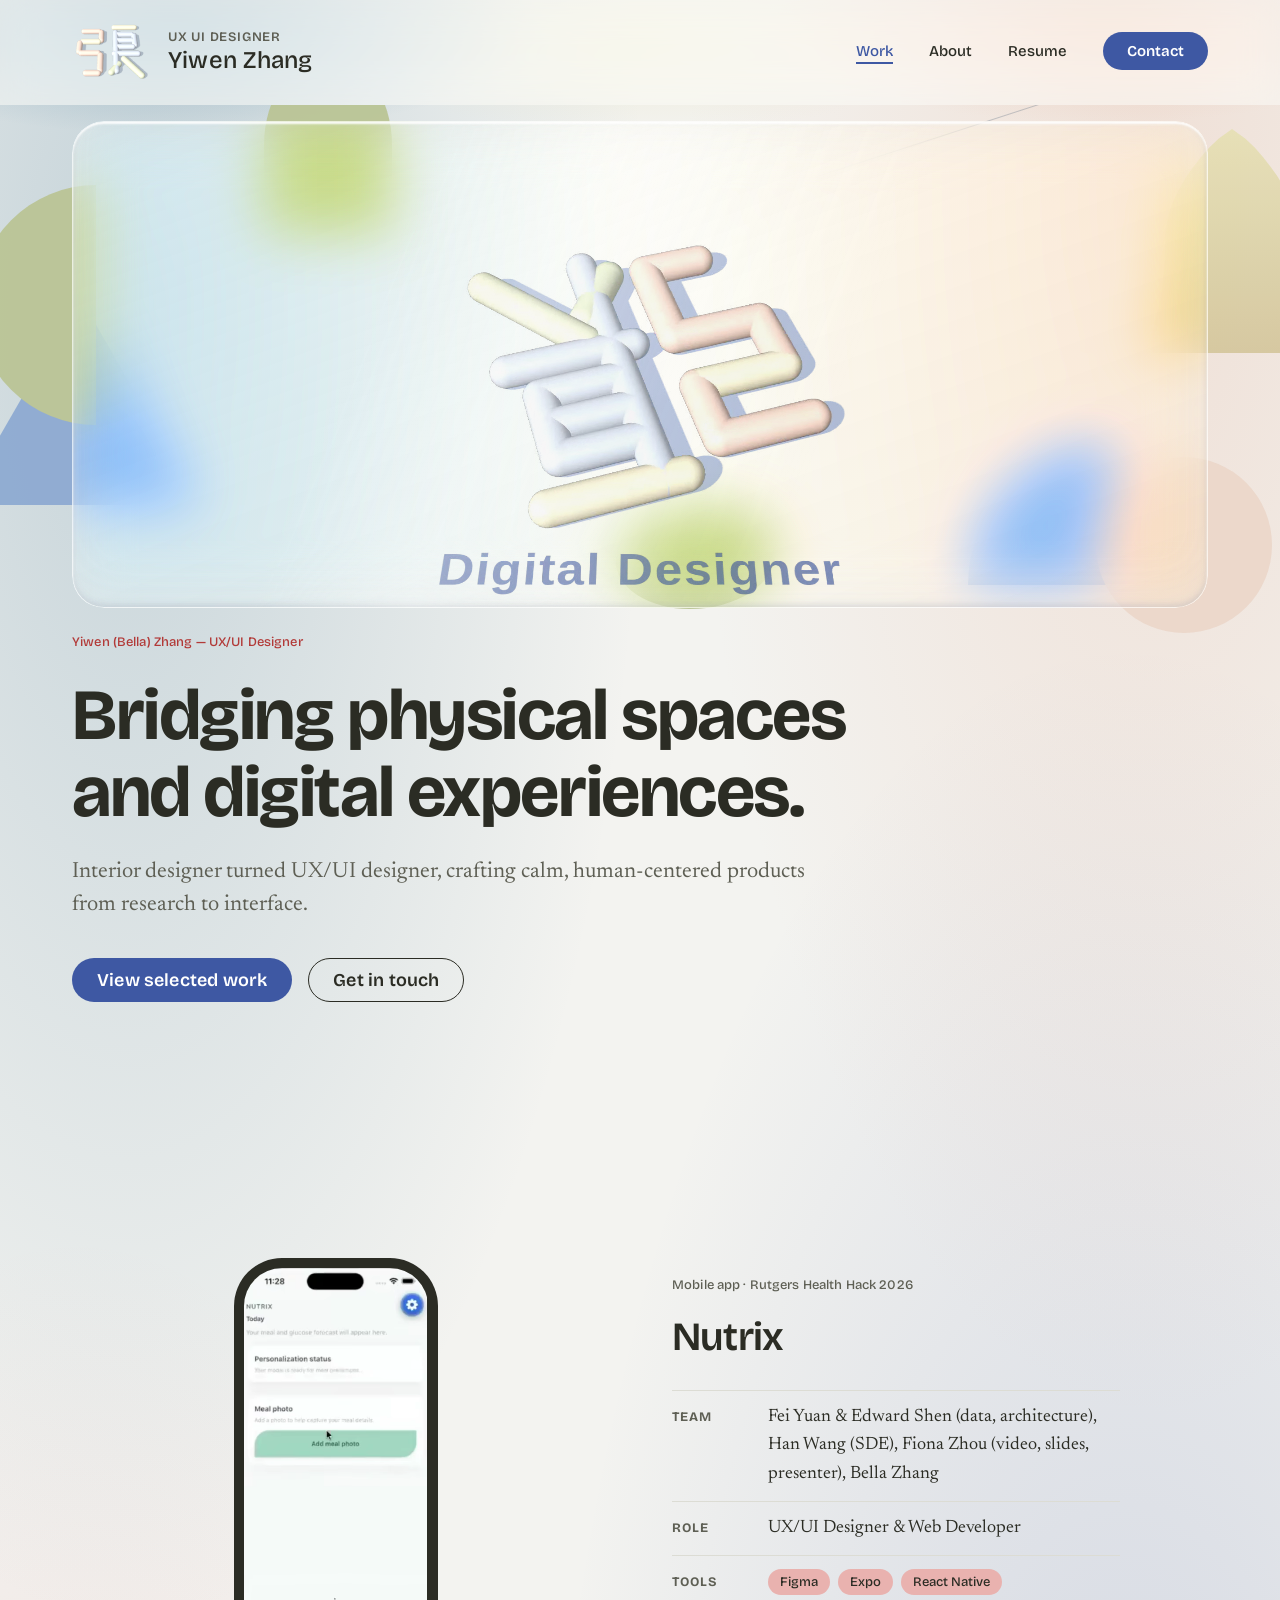
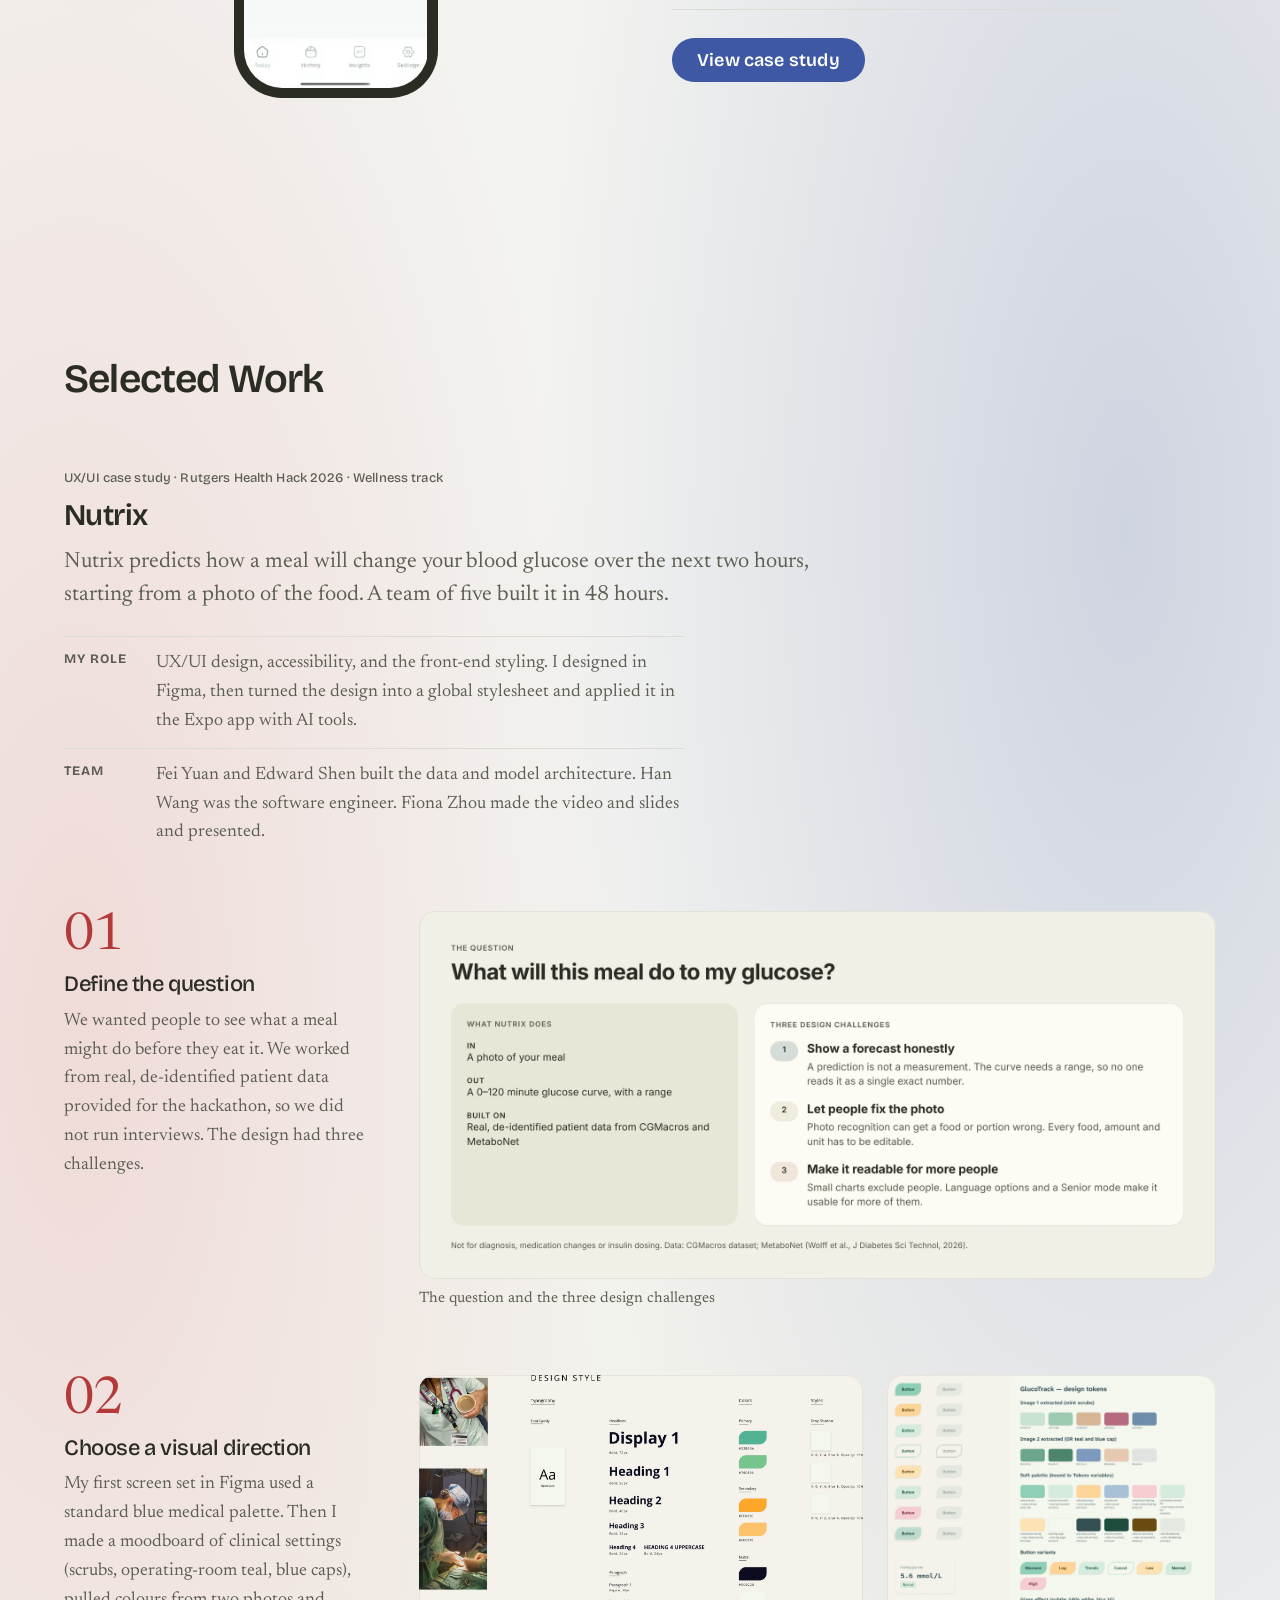
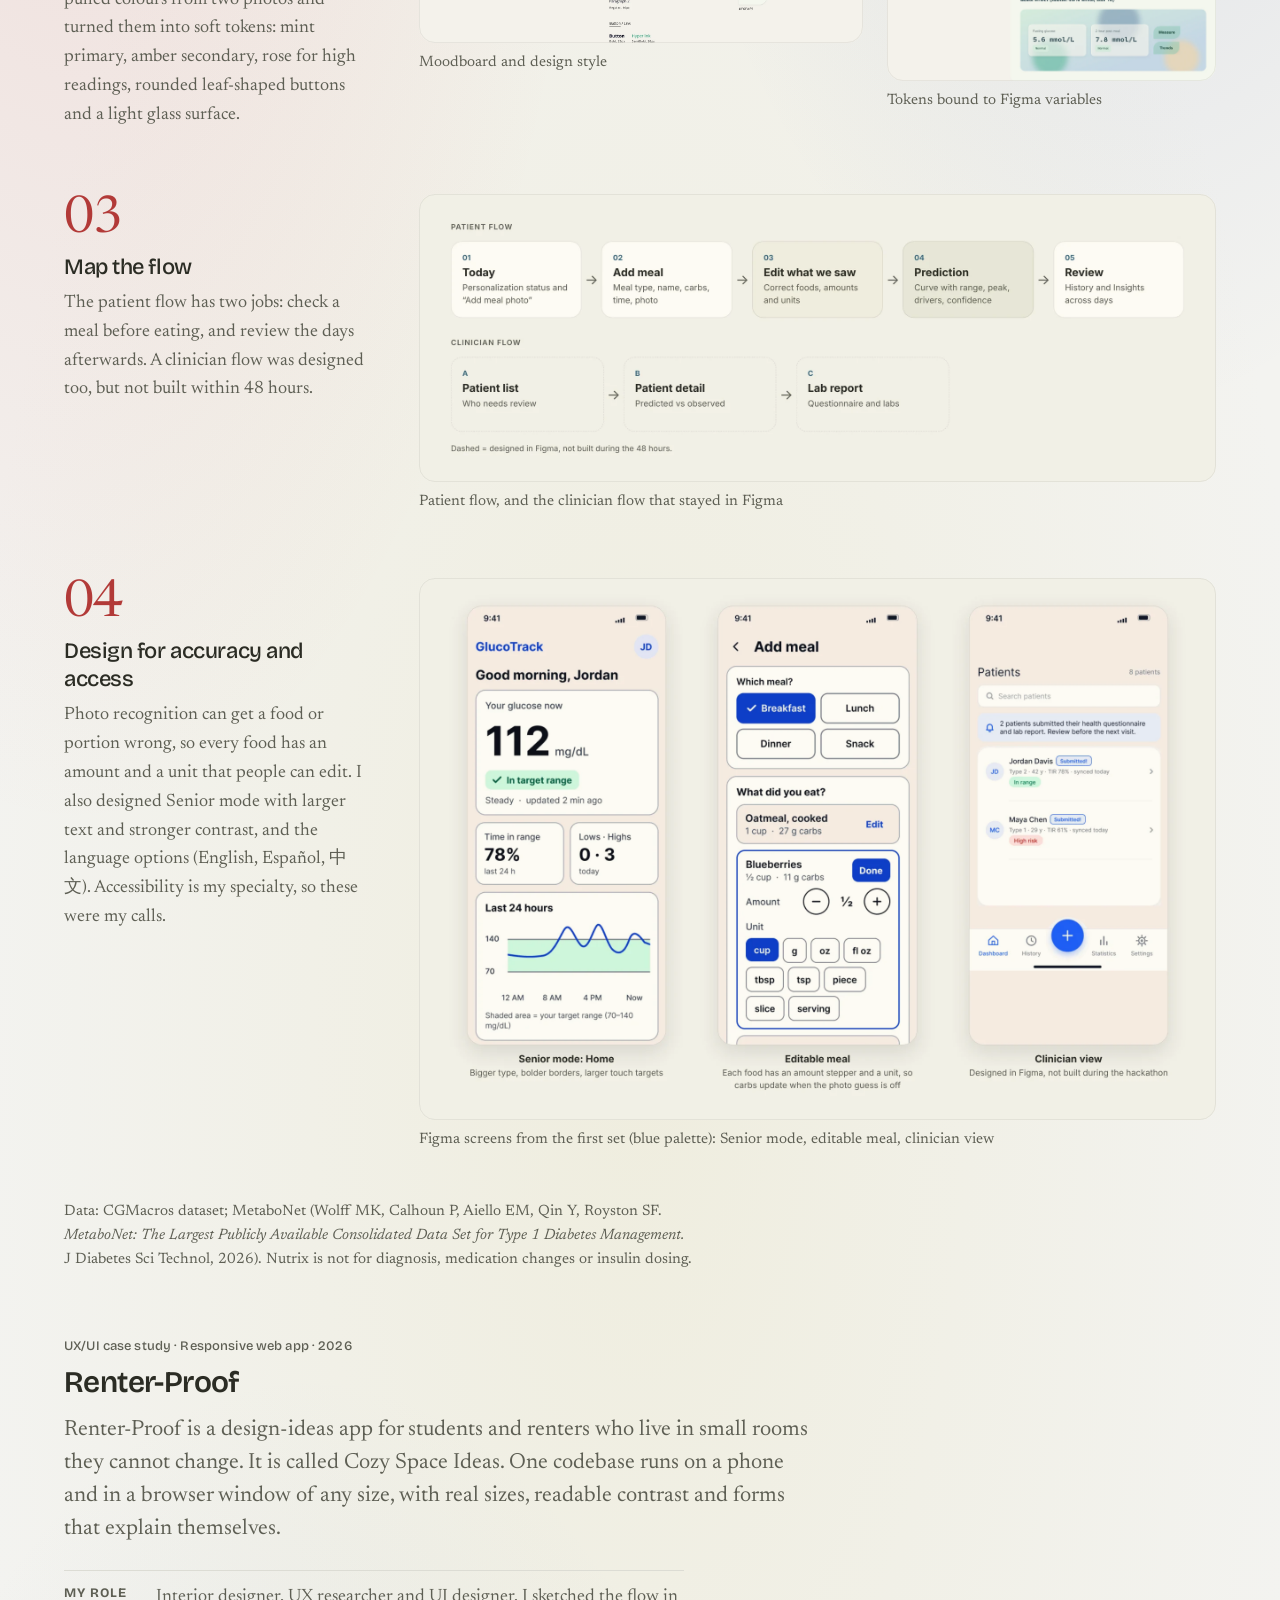
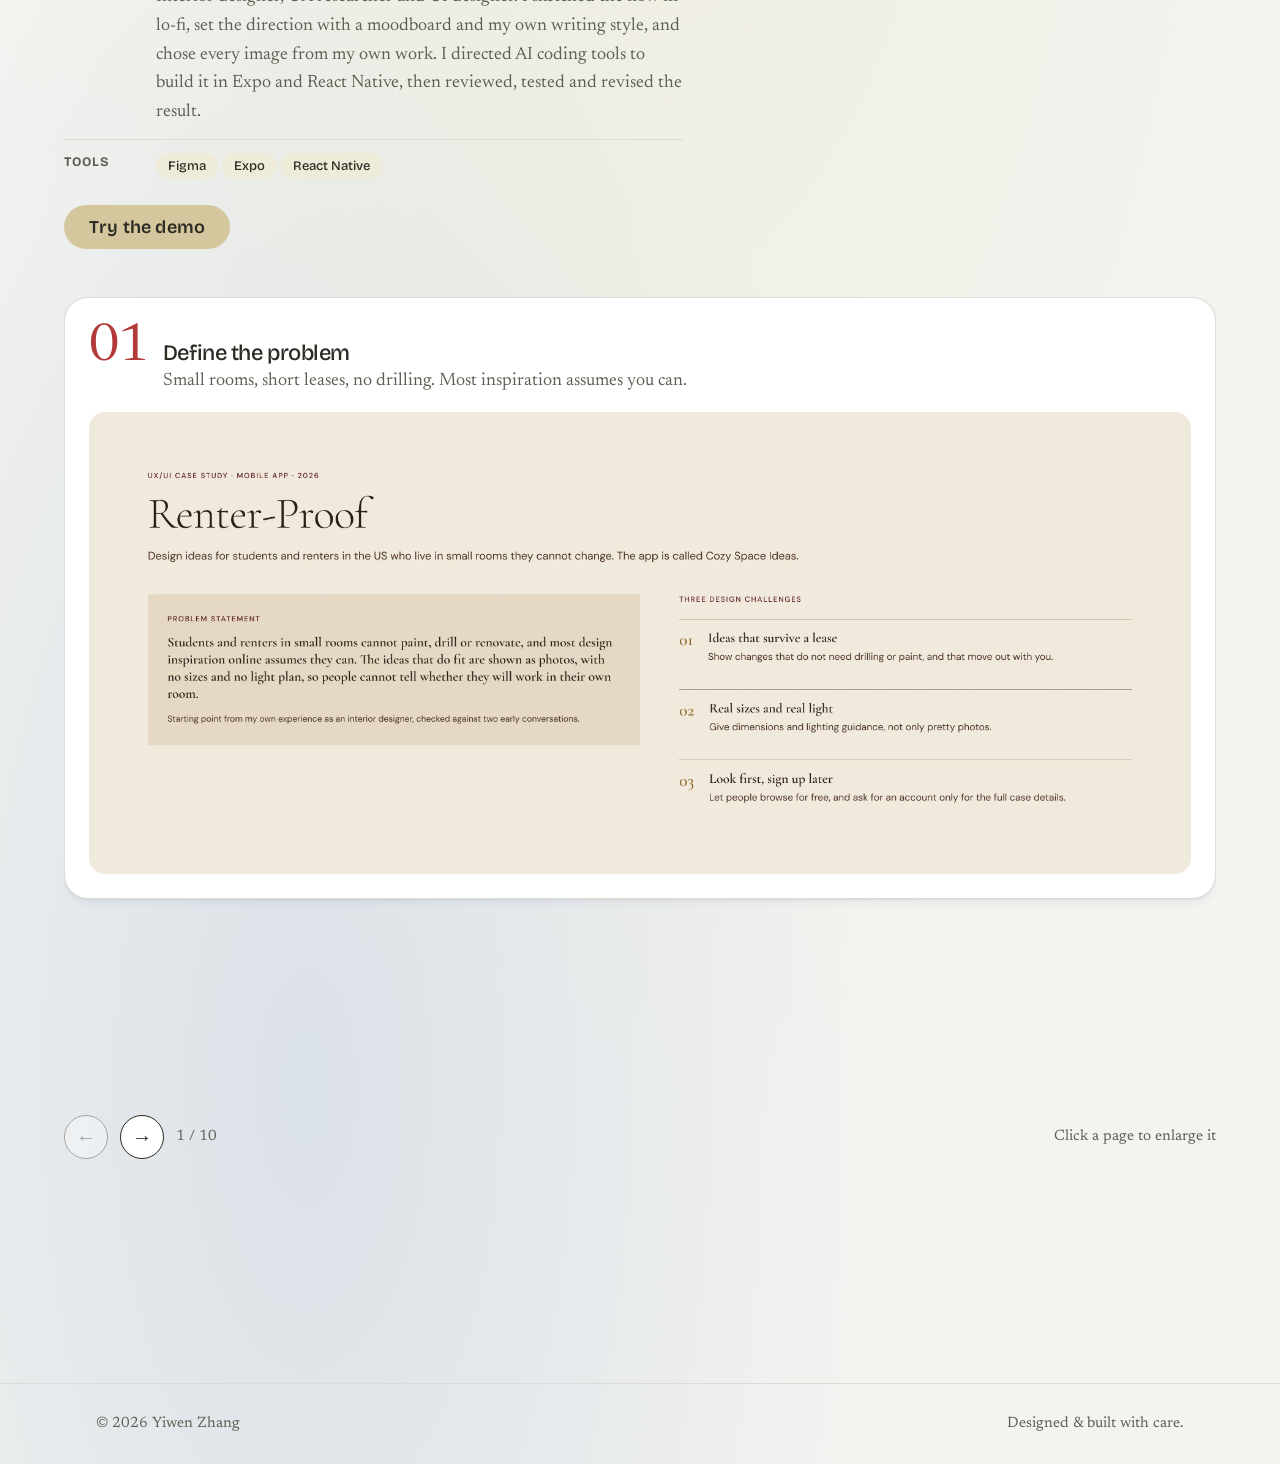
==== commit 9830e6ce: "Booklet: one page per turn with fade, reliable rapid clicks, smaller phone text, pannable zoom on ph" ====
--- a/index.html
+++ b/index.html
@@ -227,7 +227,7 @@
               <button type="button" class="deck-btn" data-dir="-1" aria-label="Previous slide">&larr;</button>
               <button type="button" class="deck-btn" data-dir="1" aria-label="Next slide">&rarr;</button>
               <span class="t-small deck-count" aria-live="polite">1 / 10</span>
-              <span class="t-small deck-hint">Click or tap a page to enlarge it</span>
+              <span class="t-small deck-hint">Click a page to enlarge it</span>
             </div>
           </div>
         </article>
--- a/css/styles.css
+++ b/css/styles.css
@@ -961,7 +961,8 @@
 /* ---------- Case study booklet: pages you turn sideways ---------- */
 .deck { margin-top: var(--space-7); }
 .deck-track { display: flex; align-items: flex-start; gap: var(--space-5); overflow-x: auto; scroll-snap-type: x mandatory; list-style: none; margin: 0; padding: 0 0 var(--space-4); overscroll-behavior-x: contain; scrollbar-width: thin; }
-.deck-slide { flex: 0 0 min(94%, 72rem); scroll-snap-align: start; display: grid; gap: var(--space-4); padding: var(--space-5); background: var(--surface); border: var(--stroke-soft); border-radius: var(--radius-lg); box-shadow: var(--shadow-sm); }
+.deck-slide { flex: 0 0 100%; scroll-snap-align: start; scroll-snap-stop: always; opacity: .35; transform: scale(.97); transition: opacity .45s ease, transform .45s ease; display: grid; gap: var(--space-4); padding: var(--space-5); background: var(--surface); border: var(--stroke-soft); border-radius: var(--radius-lg); box-shadow: var(--shadow-sm); }
+.deck-slide.is-active { opacity: 1; transform: none; }
 .deck-slide figure { margin: 0; min-width: 0; }
 .deck-slide img { width: 100%; height: auto; display: block; border-radius: var(--radius-md); }
 .deck-slide a.zoom { display: block; cursor: zoom-in; border-radius: var(--radius-md); }
@@ -980,10 +981,19 @@
 .deck-hint { color: var(--text-muted); margin-left: auto; }
 @media (max-width: 48em) {
   .deck-track { gap: var(--space-3); }
-  .deck-slide { flex-basis: 90%; padding: var(--space-4); }
-  .deck-no { font-size: var(--text-2xl); }
+  .deck-slide { padding: var(--space-3); gap: var(--space-3); border-radius: var(--radius-md); }
+  .deck-text { column-gap: var(--space-3); }
+  .deck-no { font-size: var(--text-xl); }
+  .deck-text h4 { font-size: 1.0625rem; }
+  .deck-text p { font-size: var(--text-sm); line-height: 1.4; }
+  .deck-hint { display: none; }
+  /* tapping a page opens it large and pannable, so the small type in the figures can be read */
+  .lightbox { width: 100vw; height: 100dvh; max-width: none; max-height: none; overflow: auto; background: rgba(43, 44, 36, .9); -webkit-overflow-scrolling: touch; }
+  .lightbox img { max-width: none; max-height: none; width: 230vw; border-radius: 0; box-shadow: none; margin: 56px 0; }
+  .lightbox button { position: fixed; top: 12px; right: 12px; }
 }
 @media (prefers-reduced-motion: no-preference) { .deck-track { scroll-behavior: smooth; } }
+@media (prefers-reduced-motion: reduce) { .deck-slide { transition: none; opacity: 1; transform: none; } }
 
 /* Renter-Proof pages: warm palette from the same tokens, to sit with the cream app screens
    (butter and sand in place of the cool sky and indigo used elsewhere on the Work pages) */
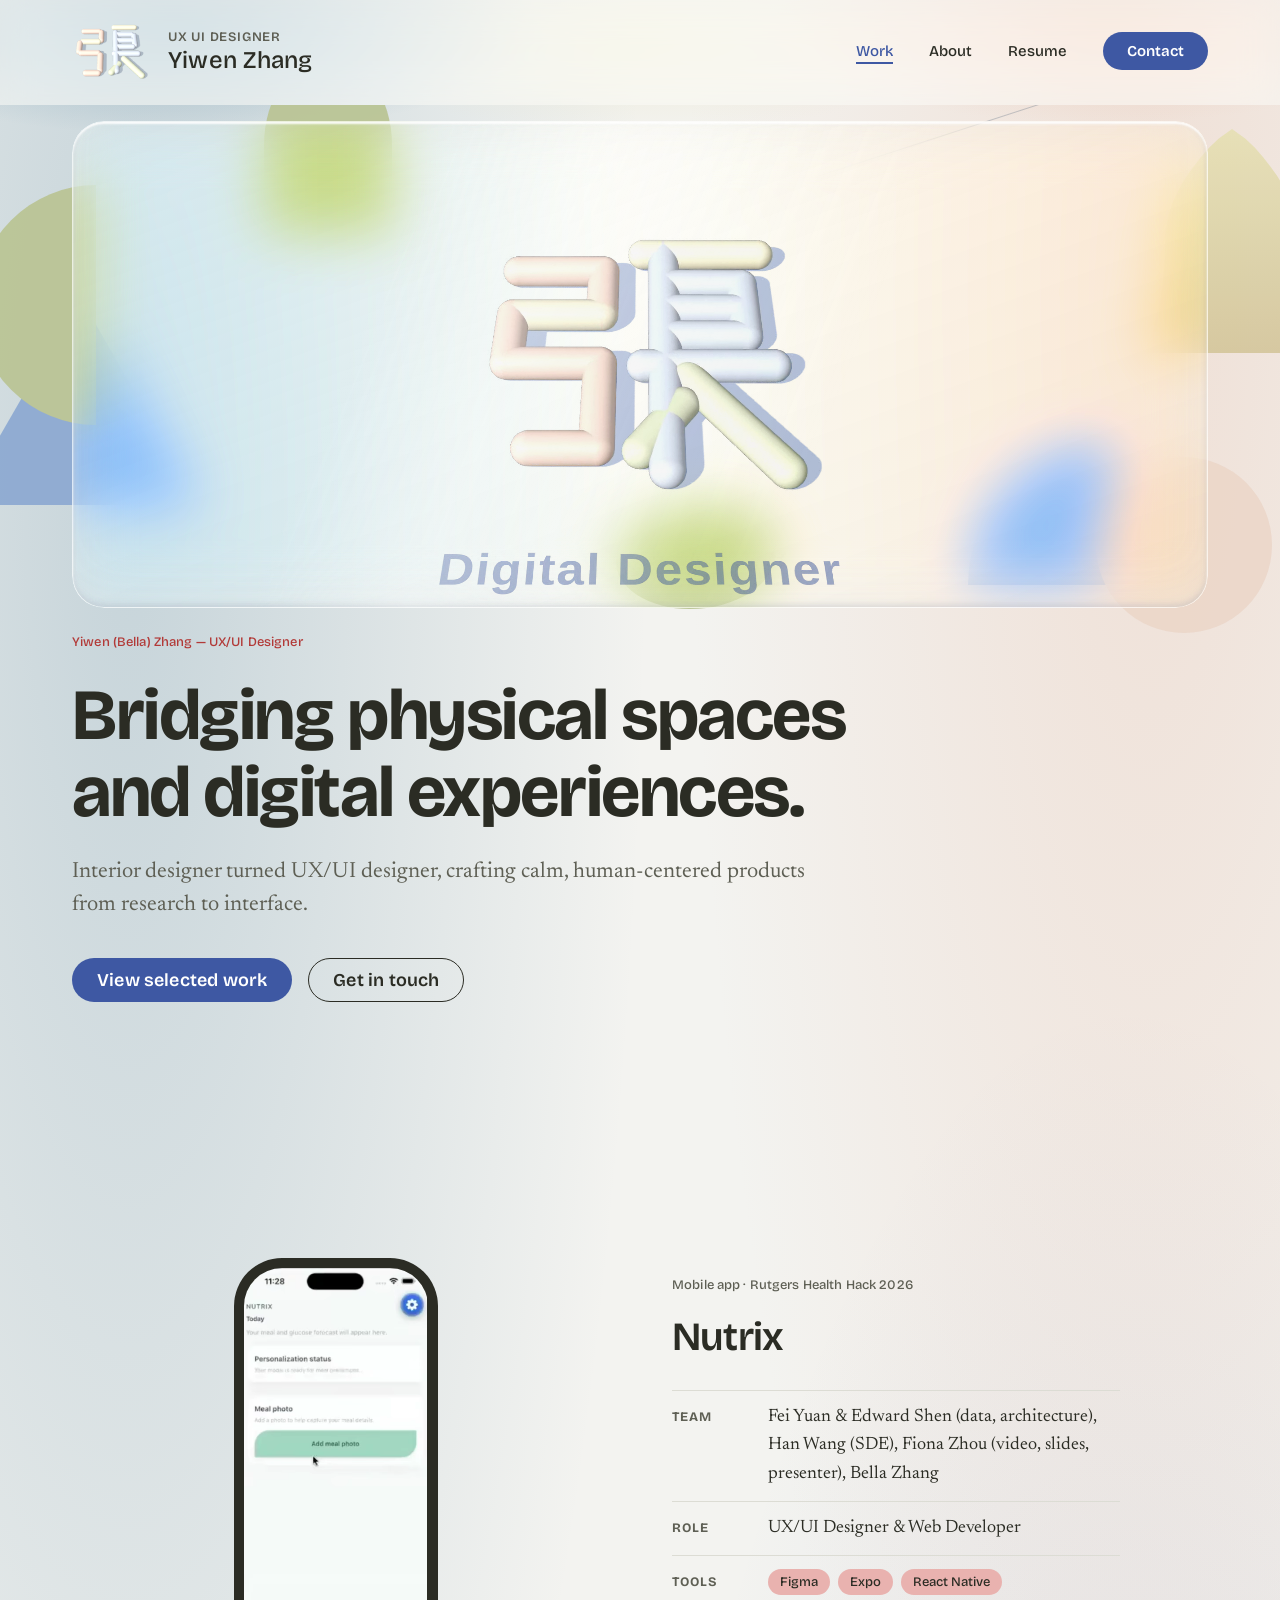
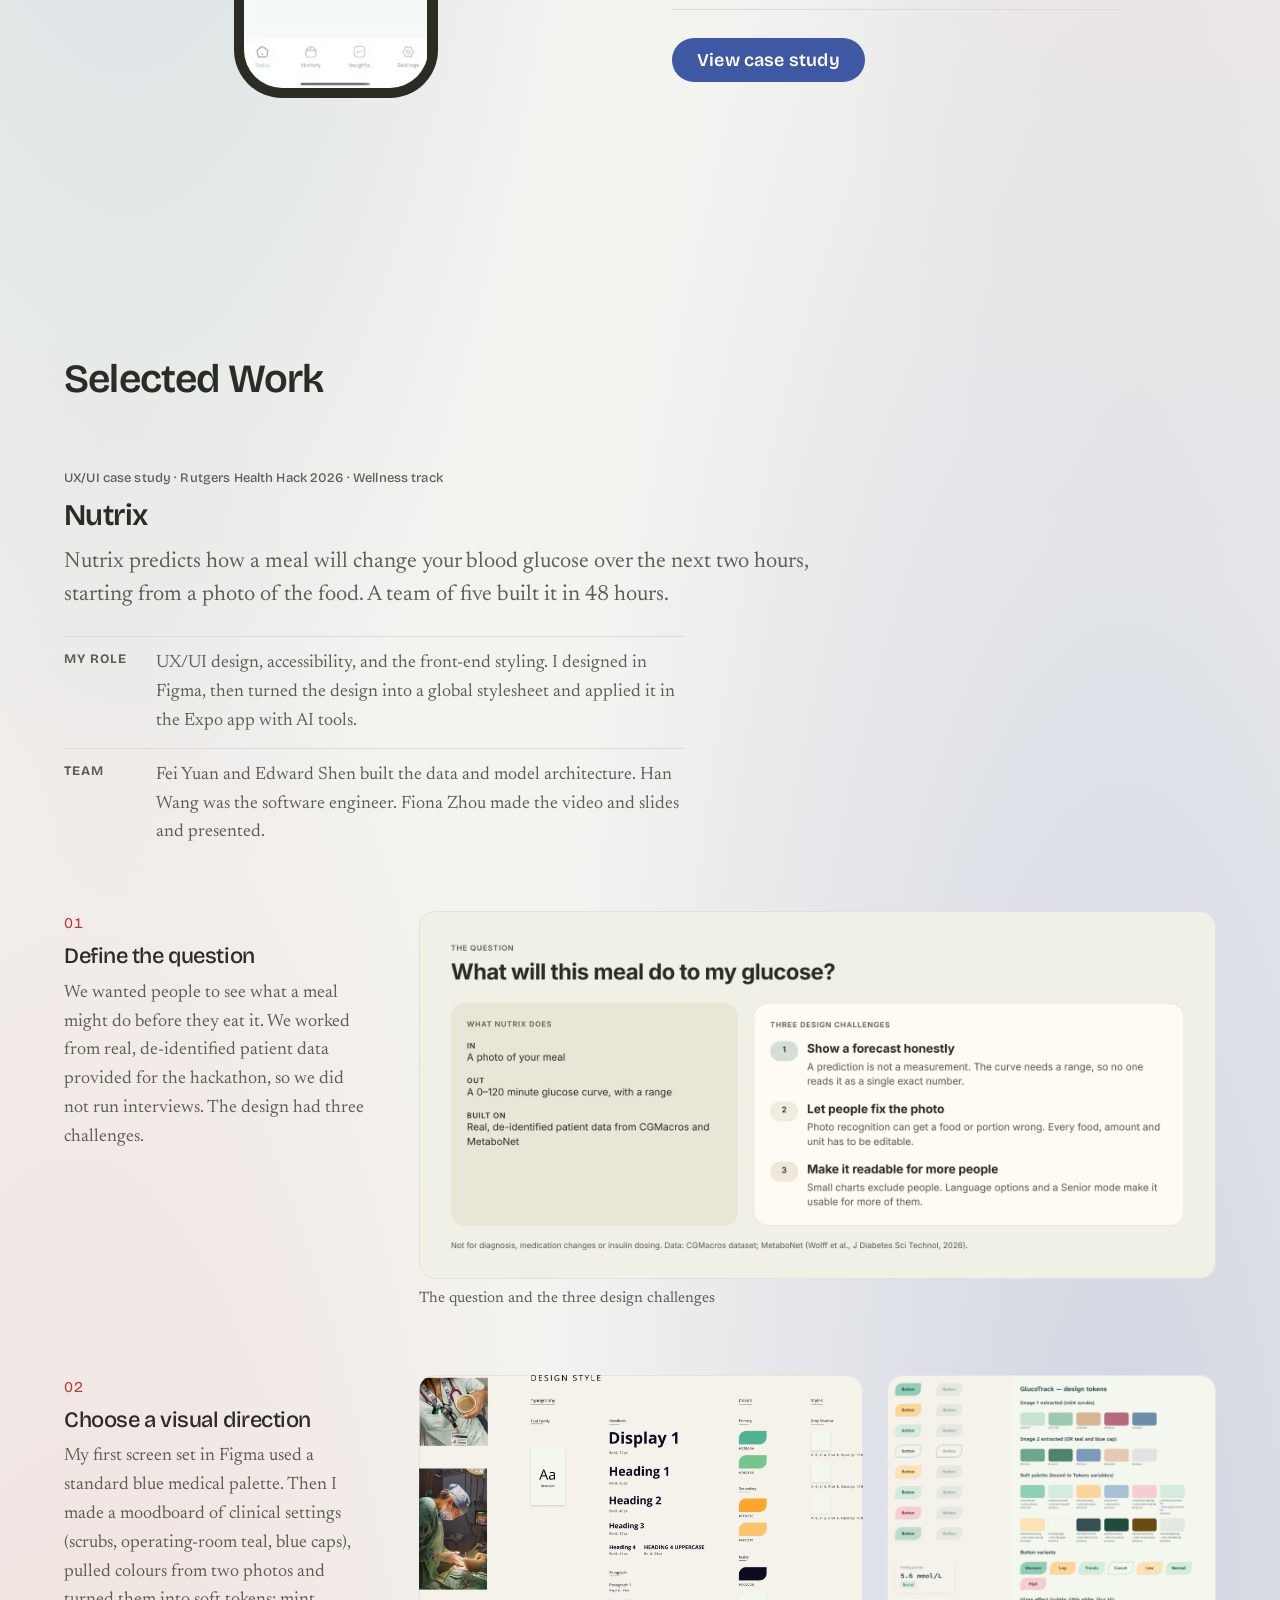
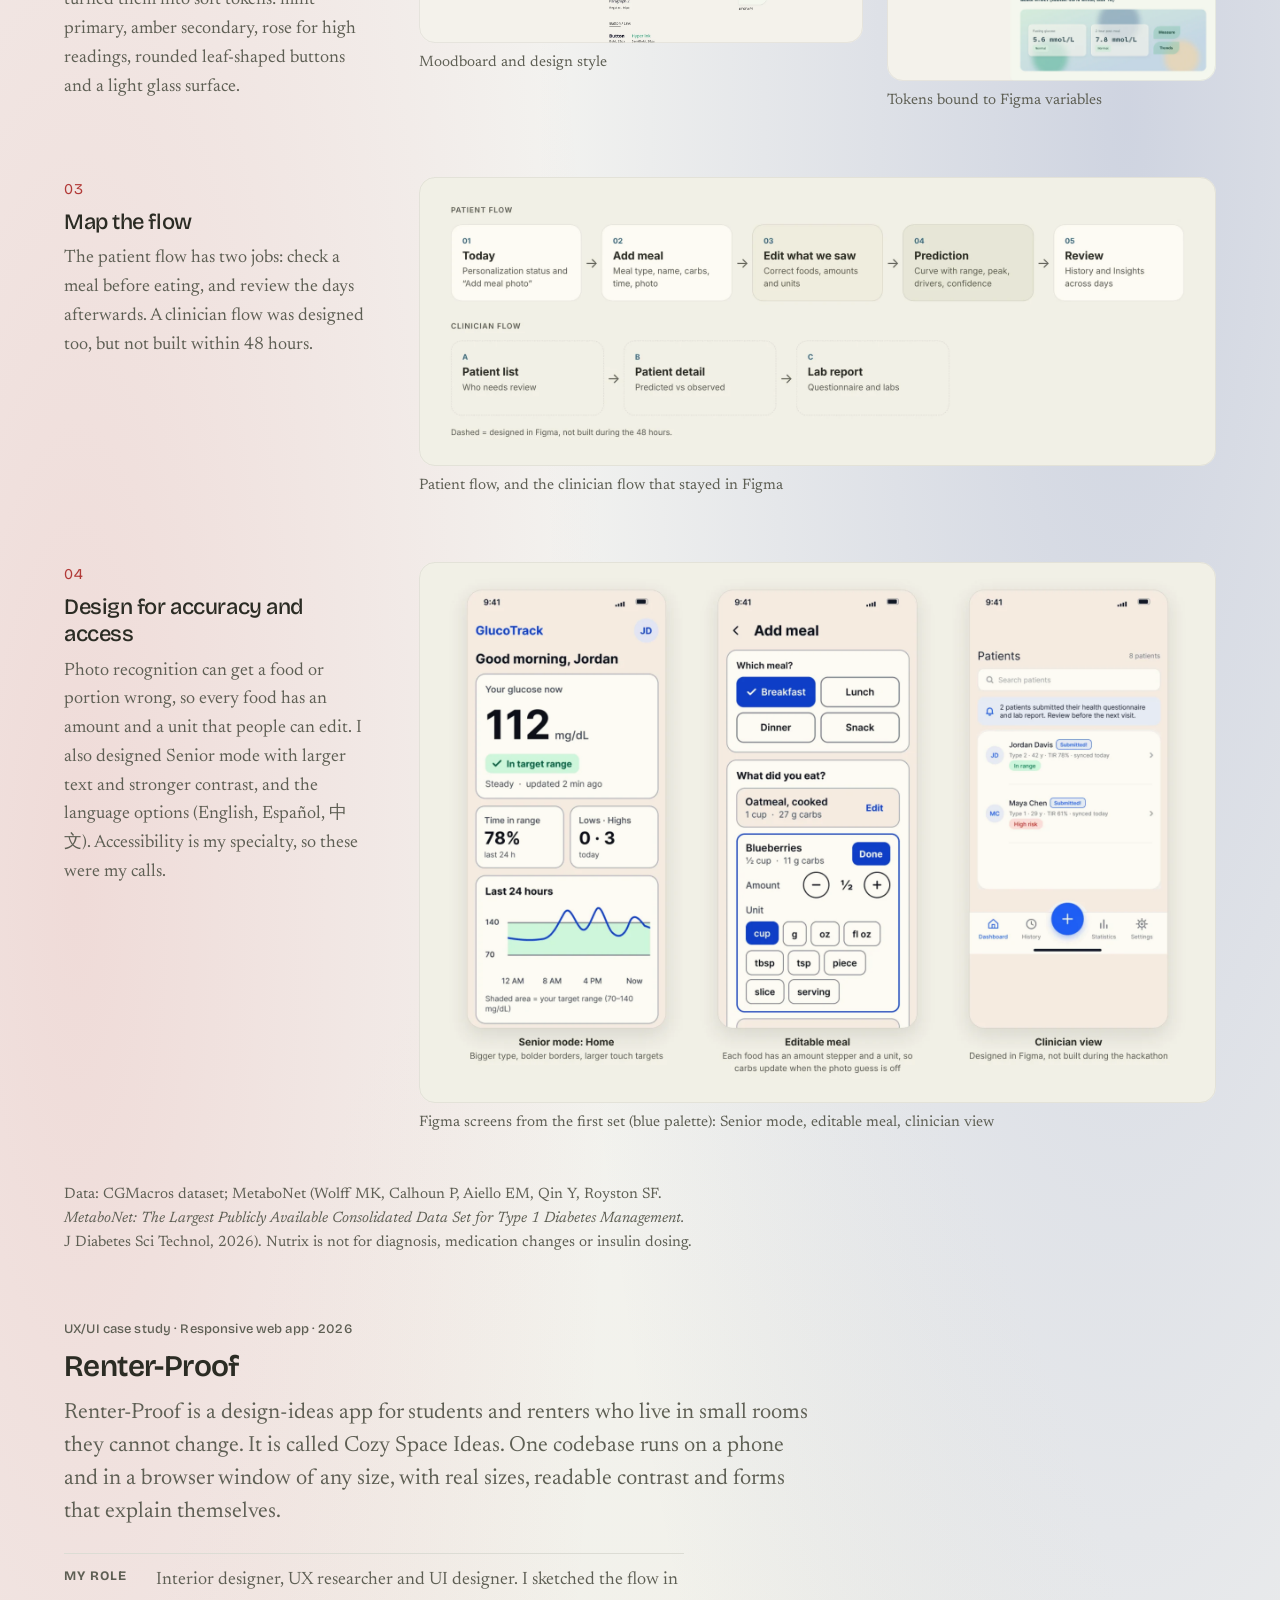
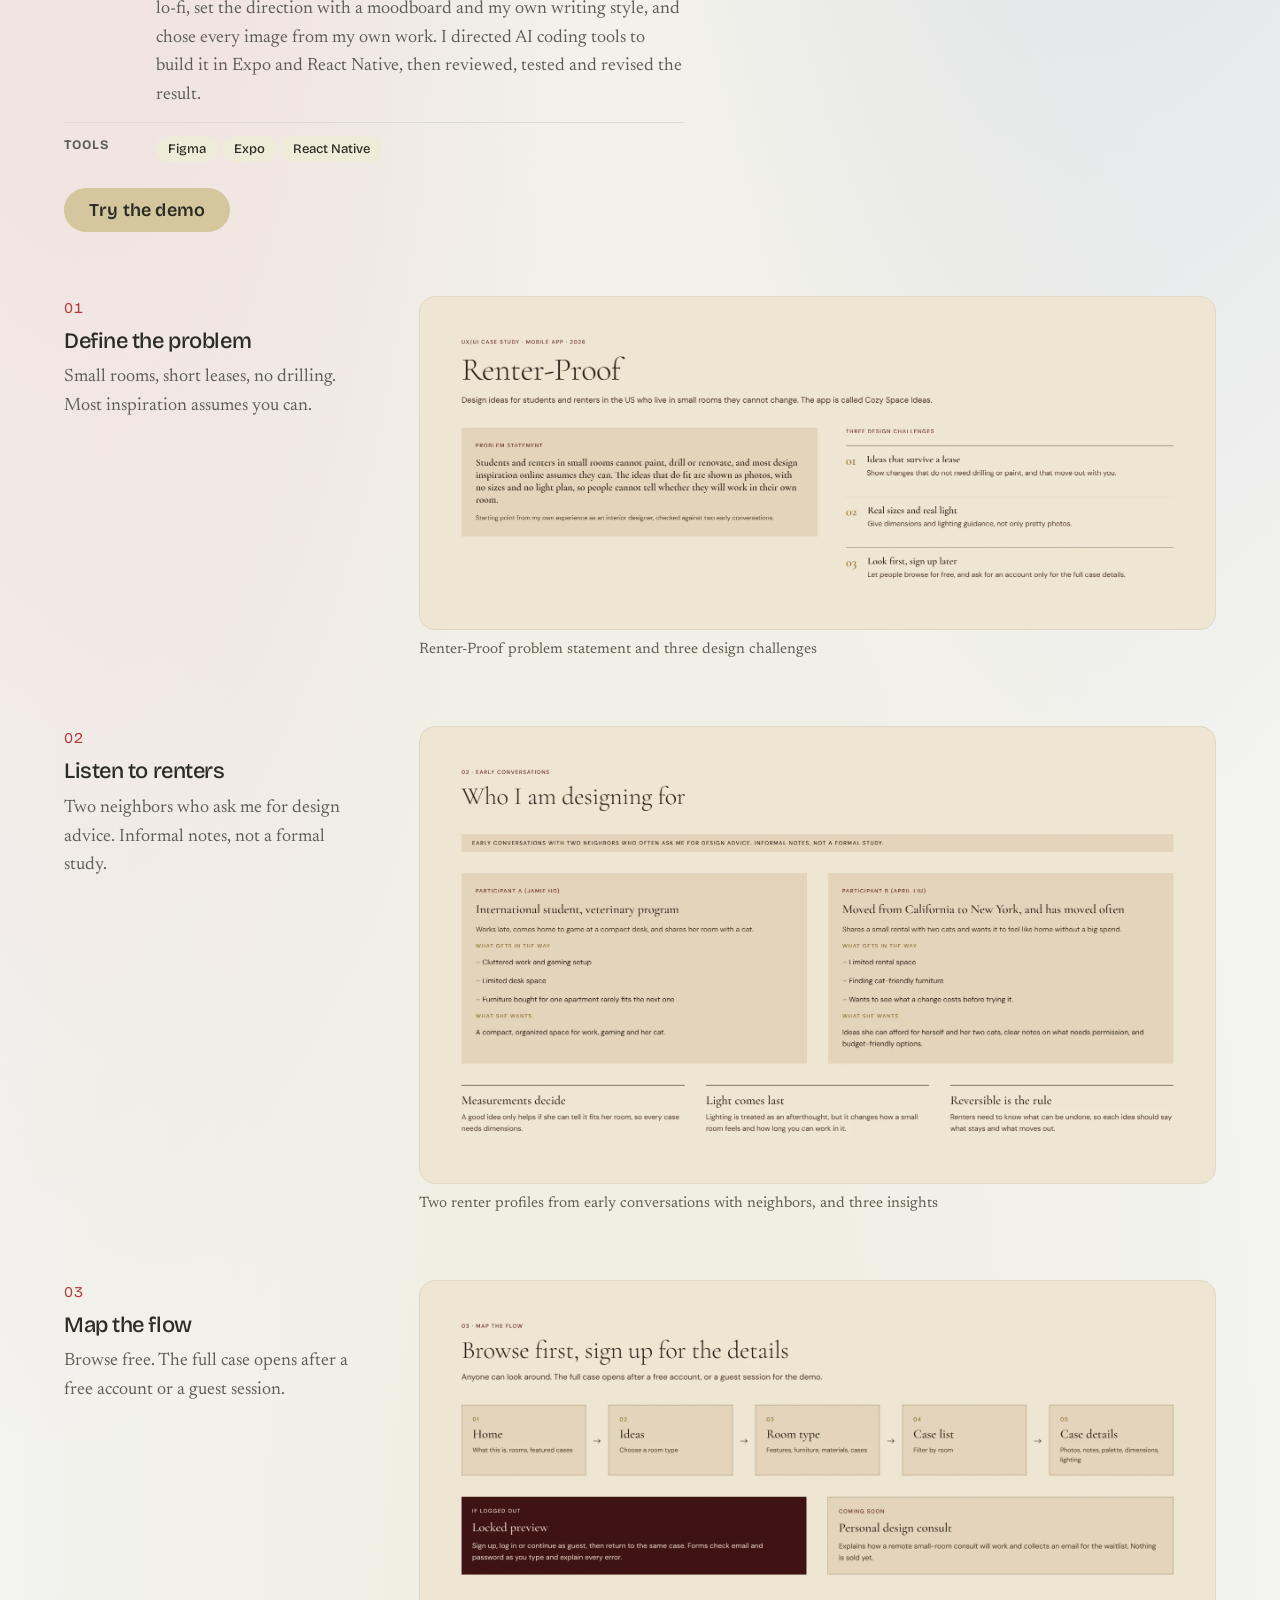
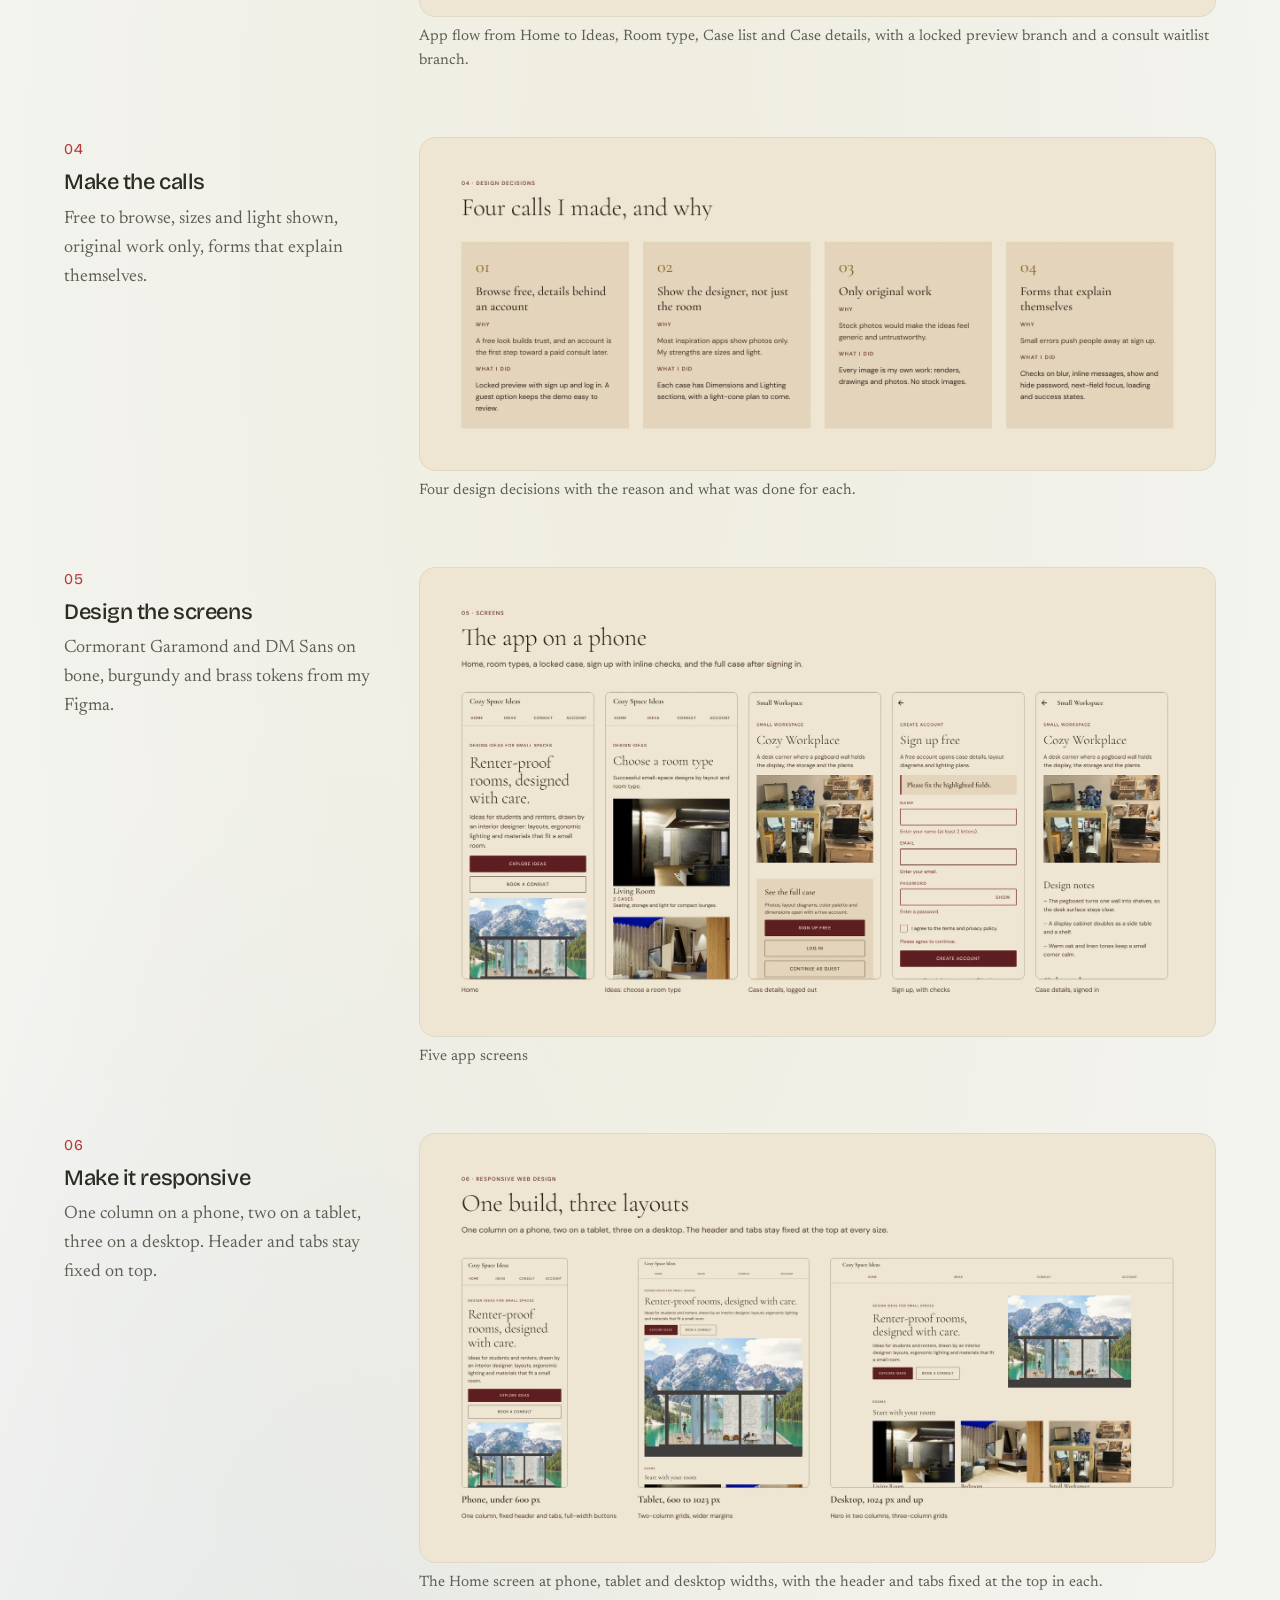
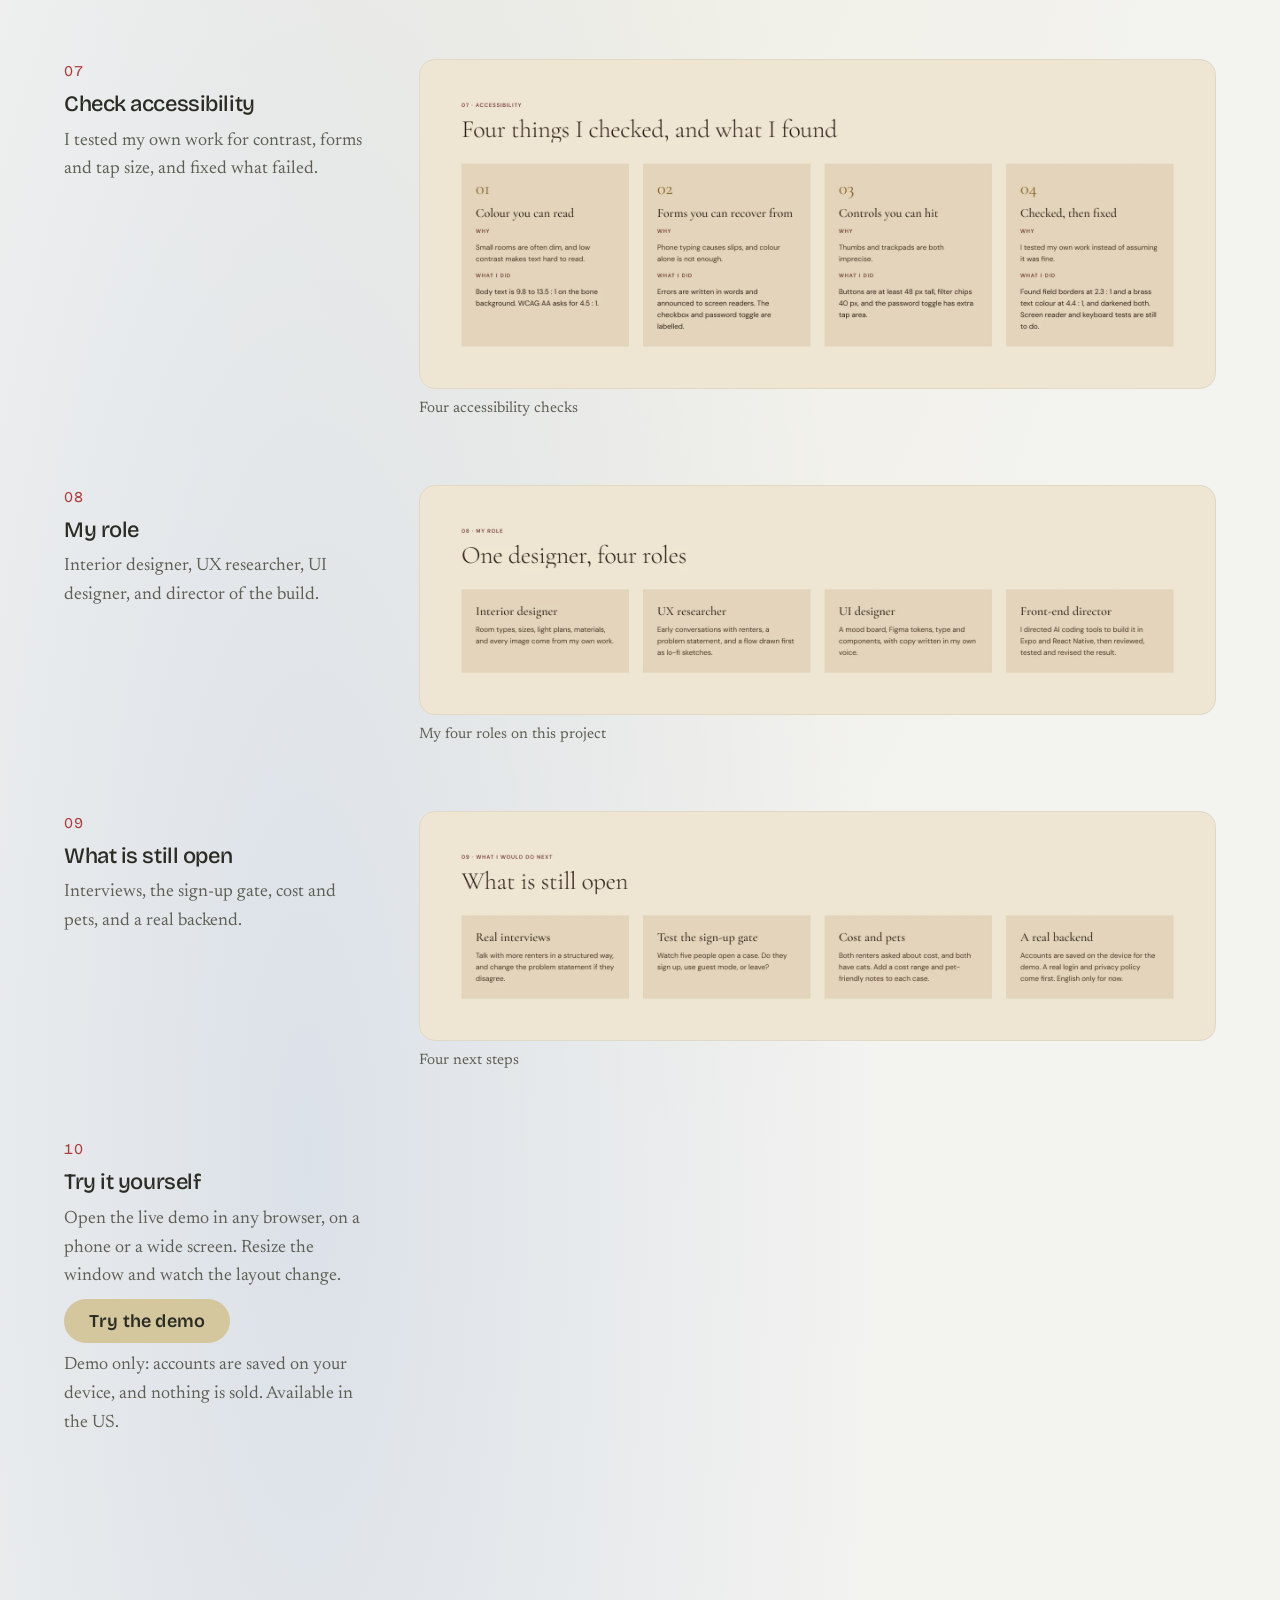
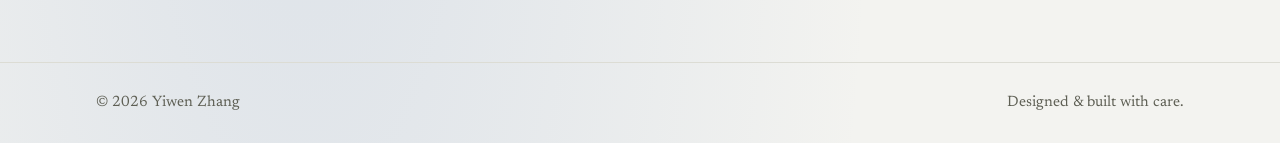
==== commit ed9fc091: "Renter-Proof: same text-left, image-right rows as the Nutrix case; remove sideways booklet Co-Author" ====
--- a/index.html
+++ b/index.html
@@ -181,54 +181,62 @@
             <div><dt class="t-label">Tools</dt><dd><span class="chip">Figma</span> <span class="chip">Expo</span> <span class="chip">React Native</span></dd></div>
           </dl>
           <p class="case-cta"><a class="btn" href="https://interiors.yiwenzhang.com" target="_blank" rel="noopener">Try the demo</a></p>
-          <div class="deck" role="region" aria-roledescription="carousel" aria-label="Renter-Proof case study slides">
-            <ol class="deck-track" tabindex="0">
-            <li class="deck-slide" aria-label="1 of 10">
-              <div class="deck-text"><span class="deck-no">01</span><h4 class="t-h4">Define the problem</h4><p>Small rooms, short leases, no drilling. Most inspiration assumes you can.</p></div>
-              <figure><a class="zoom" href="assets/renter-proof/renter-proof-define.webp"><img src="assets/renter-proof/renter-proof-define.webp" alt="Renter-Proof problem statement and three design challenges: ideas that survive a lease, real sizes and real light, look first and sign up later." width="1800" height="755" loading="lazy"></a></figure>
-            </li>
-            <li class="deck-slide" aria-label="2 of 10">
-              <div class="deck-text"><span class="deck-no">02</span><h4 class="t-h4">Listen to renters</h4><p>Two neighbors who ask me for design advice. Informal notes, not a formal study.</p></div>
-              <figure><a class="zoom" href="assets/renter-proof/renter-proof-people.webp"><img src="assets/renter-proof/renter-proof-people.webp" alt="Two renter profiles from early conversations with neighbors, and three insights: measurements decide, light comes last, reversible is the rule." width="1800" height="1033" loading="lazy"></a></figure>
-            </li>
-            <li class="deck-slide" aria-label="3 of 10">
-              <div class="deck-text"><span class="deck-no">03</span><h4 class="t-h4">Map the flow</h4><p>Browse free. The full case opens after a free account or a guest session.</p></div>
-              <figure><a class="zoom" href="assets/renter-proof/renter-proof-flow.webp"><img src="assets/renter-proof/renter-proof-flow.webp" alt="App flow from Home to Ideas, Room type, Case list and Case details, with a locked preview branch and a consult waitlist branch." width="1800" height="762" loading="lazy"></a></figure>
-            </li>
-            <li class="deck-slide" aria-label="4 of 10">
-              <div class="deck-text"><span class="deck-no">04</span><h4 class="t-h4">Make the calls</h4><p>Free to browse, sizes and light shown, original work only, forms that explain themselves.</p></div>
-              <figure><a class="zoom" href="assets/renter-proof/renter-proof-decisions.webp"><img src="assets/renter-proof/renter-proof-decisions.webp" alt="Four design decisions with the reason and what was done for each." width="1800" height="752" loading="lazy"></a></figure>
-            </li>
-            <li class="deck-slide" aria-label="5 of 10">
-              <div class="deck-text"><span class="deck-no">05</span><h4 class="t-h4">Design the screens</h4><p>Cormorant Garamond and DM Sans on bone, burgundy and brass tokens from my Figma.</p></div>
-              <figure><a class="zoom" href="assets/renter-proof/renter-proof-screens.webp"><img src="assets/renter-proof/renter-proof-screens.webp" alt="Five app screens: Home, Ideas, a locked case, sign up with inline checks and the full case." width="1800" height="1061" loading="lazy"></a></figure>
-            </li>
-            <li class="deck-slide" aria-label="6 of 10">
-              <div class="deck-text"><span class="deck-no">06</span><h4 class="t-h4">Make it responsive</h4><p>One column on a phone, two on a tablet, three on a desktop. Header and tabs stay fixed on top.</p></div>
-              <figure><a class="zoom" href="assets/renter-proof/renter-proof-responsive.webp"><img src="assets/renter-proof/renter-proof-responsive.webp" alt="The Home screen at phone, tablet and desktop widths, with the header and tabs fixed at the top in each." width="1800" height="972" loading="lazy"></a></figure>
-            </li>
-            <li class="deck-slide" aria-label="7 of 10">
-              <div class="deck-text"><span class="deck-no">07</span><h4 class="t-h4">Check accessibility</h4><p>I tested my own work for contrast, forms and tap size, and fixed what failed.</p></div>
-              <figure><a class="zoom" href="assets/renter-proof/renter-proof-access.webp"><img src="assets/renter-proof/renter-proof-access.webp" alt="Four accessibility checks: readable colour, forms you can recover from, controls you can hit, and what I found and fixed in my own work." width="1800" height="744" loading="lazy"></a></figure>
-            </li>
-            <li class="deck-slide" aria-label="8 of 10">
-              <div class="deck-text"><span class="deck-no">08</span><h4 class="t-h4">My role</h4><p>Interior designer, UX researcher, UI designer, and director of the build.</p></div>
-              <figure><a class="zoom" href="assets/renter-proof/renter-proof-role.webp"><img src="assets/renter-proof/renter-proof-role.webp" alt="My four roles on this project: interior designer, UX researcher, UI designer and front-end director." width="1800" height="520" loading="lazy"></a></figure>
-            </li>
-            <li class="deck-slide" aria-label="9 of 10">
-              <div class="deck-text"><span class="deck-no">09</span><h4 class="t-h4">What is still open</h4><p>Interviews, the sign-up gate, cost and pets, and a real backend.</p></div>
-              <figure><a class="zoom" href="assets/renter-proof/renter-proof-next.webp"><img src="assets/renter-proof/renter-proof-next.webp" alt="Four next steps: real interviews, test the sign-up gate, cost and pets, and a real backend." width="1800" height="520" loading="lazy"></a></figure>
-            </li>
-            <li class="deck-slide deck-slide--end" aria-label="10 of 10">
-              <div class="deck-text"><span class="deck-no">10</span><h4 class="t-h4">Try it yourself</h4><p>Open the live demo in any browser, on a phone or a wide screen. Resize the window and watch the layout change.</p><p class="case-cta"><a class="btn" href="https://interiors.yiwenzhang.com" target="_blank" rel="noopener">Try the demo</a></p><p class="t-small">Demo only: accounts are saved on your device, and nothing is sold. Available in the US.</p></div>
-            </li>
-            </ol>
-            <div class="deck-bar">
-              <button type="button" class="deck-btn" data-dir="-1" aria-label="Previous slide">&larr;</button>
-              <button type="button" class="deck-btn" data-dir="1" aria-label="Next slide">&rarr;</button>
-              <span class="t-small deck-count" aria-live="polite">1 / 10</span>
-              <span class="t-small deck-hint">Click a page to enlarge it</span>
-            </div>
+                    <div class="stage">
+            <div class="stage-info"><span class="deck-no">01</span><h4 class="t-h4">Define the problem</h4><p>Small rooms, short leases, no drilling. Most inspiration assumes you can.</p></div>
+            <div class="stage-media media--one">
+              <figure><a class="zoom" href="assets/renter-proof/renter-proof-define.webp"><img src="assets/renter-proof/renter-proof-define.webp" alt="Renter-Proof problem statement and three design challenges: ideas that survive a lease, real sizes and real light, look first and sign up later." width="1800" height="755" loading="lazy"></a><figcaption class="t-small">Renter-Proof problem statement and three design challenges</figcaption></figure>
+            </div>
+          </div>
+          <div class="stage">
+            <div class="stage-info"><span class="deck-no">02</span><h4 class="t-h4">Listen to renters</h4><p>Two neighbors who ask me for design advice. Informal notes, not a formal study.</p></div>
+            <div class="stage-media media--one">
+              <figure><a class="zoom" href="assets/renter-proof/renter-proof-people.webp"><img src="assets/renter-proof/renter-proof-people.webp" alt="Two renter profiles from early conversations with neighbors, and three insights: measurements decide, light comes last, reversible is the rule." width="1800" height="1033" loading="lazy"></a><figcaption class="t-small">Two renter profiles from early conversations with neighbors, and three insights</figcaption></figure>
+            </div>
+          </div>
+          <div class="stage">
+            <div class="stage-info"><span class="deck-no">03</span><h4 class="t-h4">Map the flow</h4><p>Browse free. The full case opens after a free account or a guest session.</p></div>
+            <div class="stage-media media--one">
+              <figure><a class="zoom" href="assets/renter-proof/renter-proof-flow.webp"><img src="assets/renter-proof/renter-proof-flow.webp" alt="App flow from Home to Ideas, Room type, Case list and Case details, with a locked preview branch and a consult waitlist branch." width="1800" height="762" loading="lazy"></a><figcaption class="t-small">App flow from Home to Ideas, Room type, Case list and Case details, with a locked preview branch and a consult waitlist branch.</figcaption></figure>
+            </div>
+          </div>
+          <div class="stage">
+            <div class="stage-info"><span class="deck-no">04</span><h4 class="t-h4">Make the calls</h4><p>Free to browse, sizes and light shown, original work only, forms that explain themselves.</p></div>
+            <div class="stage-media media--one">
+              <figure><a class="zoom" href="assets/renter-proof/renter-proof-decisions.webp"><img src="assets/renter-proof/renter-proof-decisions.webp" alt="Four design decisions with the reason and what was done for each." width="1800" height="752" loading="lazy"></a><figcaption class="t-small">Four design decisions with the reason and what was done for each.</figcaption></figure>
+            </div>
+          </div>
+          <div class="stage">
+            <div class="stage-info"><span class="deck-no">05</span><h4 class="t-h4">Design the screens</h4><p>Cormorant Garamond and DM Sans on bone, burgundy and brass tokens from my Figma.</p></div>
+            <div class="stage-media media--one">
+              <figure><a class="zoom" href="assets/renter-proof/renter-proof-screens.webp"><img src="assets/renter-proof/renter-proof-screens.webp" alt="Five app screens: Home, Ideas, a locked case, sign up with inline checks and the full case." width="1800" height="1061" loading="lazy"></a><figcaption class="t-small">Five app screens</figcaption></figure>
+            </div>
+          </div>
+          <div class="stage">
+            <div class="stage-info"><span class="deck-no">06</span><h4 class="t-h4">Make it responsive</h4><p>One column on a phone, two on a tablet, three on a desktop. Header and tabs stay fixed on top.</p></div>
+            <div class="stage-media media--one">
+              <figure><a class="zoom" href="assets/renter-proof/renter-proof-responsive.webp"><img src="assets/renter-proof/renter-proof-responsive.webp" alt="The Home screen at phone, tablet and desktop widths, with the header and tabs fixed at the top in each." width="1800" height="972" loading="lazy"></a><figcaption class="t-small">The Home screen at phone, tablet and desktop widths, with the header and tabs fixed at the top in each.</figcaption></figure>
+            </div>
+          </div>
+          <div class="stage">
+            <div class="stage-info"><span class="deck-no">07</span><h4 class="t-h4">Check accessibility</h4><p>I tested my own work for contrast, forms and tap size, and fixed what failed.</p></div>
+            <div class="stage-media media--one">
+              <figure><a class="zoom" href="assets/renter-proof/renter-proof-access.webp"><img src="assets/renter-proof/renter-proof-access.webp" alt="Four accessibility checks: readable colour, forms you can recover from, controls you can hit, and what I found and fixed in my own work." width="1800" height="744" loading="lazy"></a><figcaption class="t-small">Four accessibility checks</figcaption></figure>
+            </div>
+          </div>
+          <div class="stage">
+            <div class="stage-info"><span class="deck-no">08</span><h4 class="t-h4">My role</h4><p>Interior designer, UX researcher, UI designer, and director of the build.</p></div>
+            <div class="stage-media media--one">
+              <figure><a class="zoom" href="assets/renter-proof/renter-proof-role.webp"><img src="assets/renter-proof/renter-proof-role.webp" alt="My four roles on this project: interior designer, UX researcher, UI designer and front-end director." width="1800" height="520" loading="lazy"></a><figcaption class="t-small">My four roles on this project</figcaption></figure>
+            </div>
+          </div>
+          <div class="stage">
+            <div class="stage-info"><span class="deck-no">09</span><h4 class="t-h4">What is still open</h4><p>Interviews, the sign-up gate, cost and pets, and a real backend.</p></div>
+            <div class="stage-media media--one">
+              <figure><a class="zoom" href="assets/renter-proof/renter-proof-next.webp"><img src="assets/renter-proof/renter-proof-next.webp" alt="Four next steps: real interviews, test the sign-up gate, cost and pets, and a real backend." width="1800" height="520" loading="lazy"></a><figcaption class="t-small">Four next steps</figcaption></figure>
+            </div>
+          </div>
+          <div class="stage">
+            <div class="stage-info"><span class="deck-no">10</span><h4 class="t-h4">Try it yourself</h4><p>Open the live demo in any browser, on a phone or a wide screen. Resize the window and watch the layout change.</p><p class="case-cta"><a class="btn" href="https://interiors.yiwenzhang.com" target="_blank" rel="noopener">Try the demo</a></p><p class="t-small">Demo only: accounts are saved on your device, and nothing is sold. Available in the US.</p></div>
           </div>
         </article>
 
--- a/css/styles.css
+++ b/css/styles.css
@@ -958,42 +958,13 @@
 .stage-media a.zoom { background: #FDFBF4; }
 .stage-media img { outline: 1px solid color-mix(in srgb, var(--ink) 7%, transparent); outline-offset: -1px; }
 
-/* ---------- Case study booklet: pages you turn sideways ---------- */
-.deck { margin-top: var(--space-7); }
-.deck-track { display: flex; align-items: flex-start; gap: var(--space-5); overflow-x: auto; scroll-snap-type: x mandatory; list-style: none; margin: 0; padding: 0 0 var(--space-4); overscroll-behavior-x: contain; scrollbar-width: thin; }
-.deck-slide { flex: 0 0 100%; scroll-snap-align: start; scroll-snap-stop: always; opacity: .35; transform: scale(.97); transition: opacity .45s ease, transform .45s ease; display: grid; gap: var(--space-4); padding: var(--space-5); background: var(--surface); border: var(--stroke-soft); border-radius: var(--radius-lg); box-shadow: var(--shadow-sm); }
-.deck-slide.is-active { opacity: 1; transform: none; }
-.deck-slide figure { margin: 0; min-width: 0; }
-.deck-slide img { width: 100%; height: auto; display: block; border-radius: var(--radius-md); }
-.deck-slide a.zoom { display: block; cursor: zoom-in; border-radius: var(--radius-md); }
-.deck-text { display: grid; grid-template-columns: auto minmax(0, 1fr); column-gap: var(--space-4); align-items: baseline; }
-.deck-no { grid-row: 1 / span 2; font-size: var(--text-3xl); line-height: 1; letter-spacing: -0.02em; color: var(--accent-text); font-variant-numeric: tabular-nums; }
-.deck-text h4 { margin: 0; }
-.deck-text p { margin: 0; color: var(--text-muted); grid-column: 2; }
-.deck-slide--end { background: var(--surface-tint); min-height: 18rem; align-content: center; }
-.deck-slide--end .deck-text { max-width: 40rem; row-gap: var(--space-3); }
-.deck-slide--end .case-cta { margin-top: var(--space-2); }
-.deck-bar { display: flex; align-items: center; gap: var(--space-3); margin-top: var(--space-3); }
-.deck-btn { width: 44px; height: 44px; border-radius: 50%; border: 1px solid var(--border-strong); background: var(--surface); color: var(--text); font-size: 20px; line-height: 1; cursor: pointer; }
-.deck-btn:disabled { opacity: .35; cursor: default; }
-.deck-btn:focus-visible, .deck-track:focus-visible { outline: 3px solid var(--focus); outline-offset: 3px; }
-.deck-count { color: var(--text-muted); font-variant-numeric: tabular-nums; }
-.deck-hint { color: var(--text-muted); margin-left: auto; }
+/* ---------- Case study: tap a figure to enlarge ---------- */
 @media (max-width: 48em) {
-  .deck-track { gap: var(--space-3); }
-  .deck-slide { padding: var(--space-3); gap: var(--space-3); border-radius: var(--radius-md); }
-  .deck-text { column-gap: var(--space-3); }
-  .deck-no { font-size: var(--text-xl); }
-  .deck-text h4 { font-size: 1.0625rem; }
-  .deck-text p { font-size: var(--text-sm); line-height: 1.4; }
-  .deck-hint { display: none; }
   /* tapping a page opens it large and pannable, so the small type in the figures can be read */
   .lightbox { width: 100vw; height: 100dvh; max-width: none; max-height: none; overflow: auto; background: rgba(43, 44, 36, .9); -webkit-overflow-scrolling: touch; }
   .lightbox img { max-width: none; max-height: none; width: 230vw; border-radius: 0; box-shadow: none; margin: 56px 0; }
   .lightbox button { position: fixed; top: 12px; right: 12px; }
 }
-@media (prefers-reduced-motion: no-preference) { .deck-track { scroll-behavior: smooth; } }
-@media (prefers-reduced-motion: reduce) { .deck-slide { transition: none; opacity: 1; transform: none; } }
 
 /* Renter-Proof pages: warm palette from the same tokens, to sit with the cream app screens
    (butter and sand in place of the cool sky and indigo used elsewhere on the Work pages) */
@@ -1003,3 +974,6 @@
 }
 #case-renter-proof .btn { --btn-bg: var(--sand); --btn-fg: var(--ink); --btn-bg-hover: var(--butter); }
 #case-renter-proof .chip { background: var(--butter-soft); color: var(--ink); }
+
+/* Step numbers in the case-study rows */
+.stage-info .deck-no { font-family: var(--font-display); font-size: var(--text-sm); letter-spacing: .08em; color: var(--accent-text); font-variant-numeric: tabular-nums; }
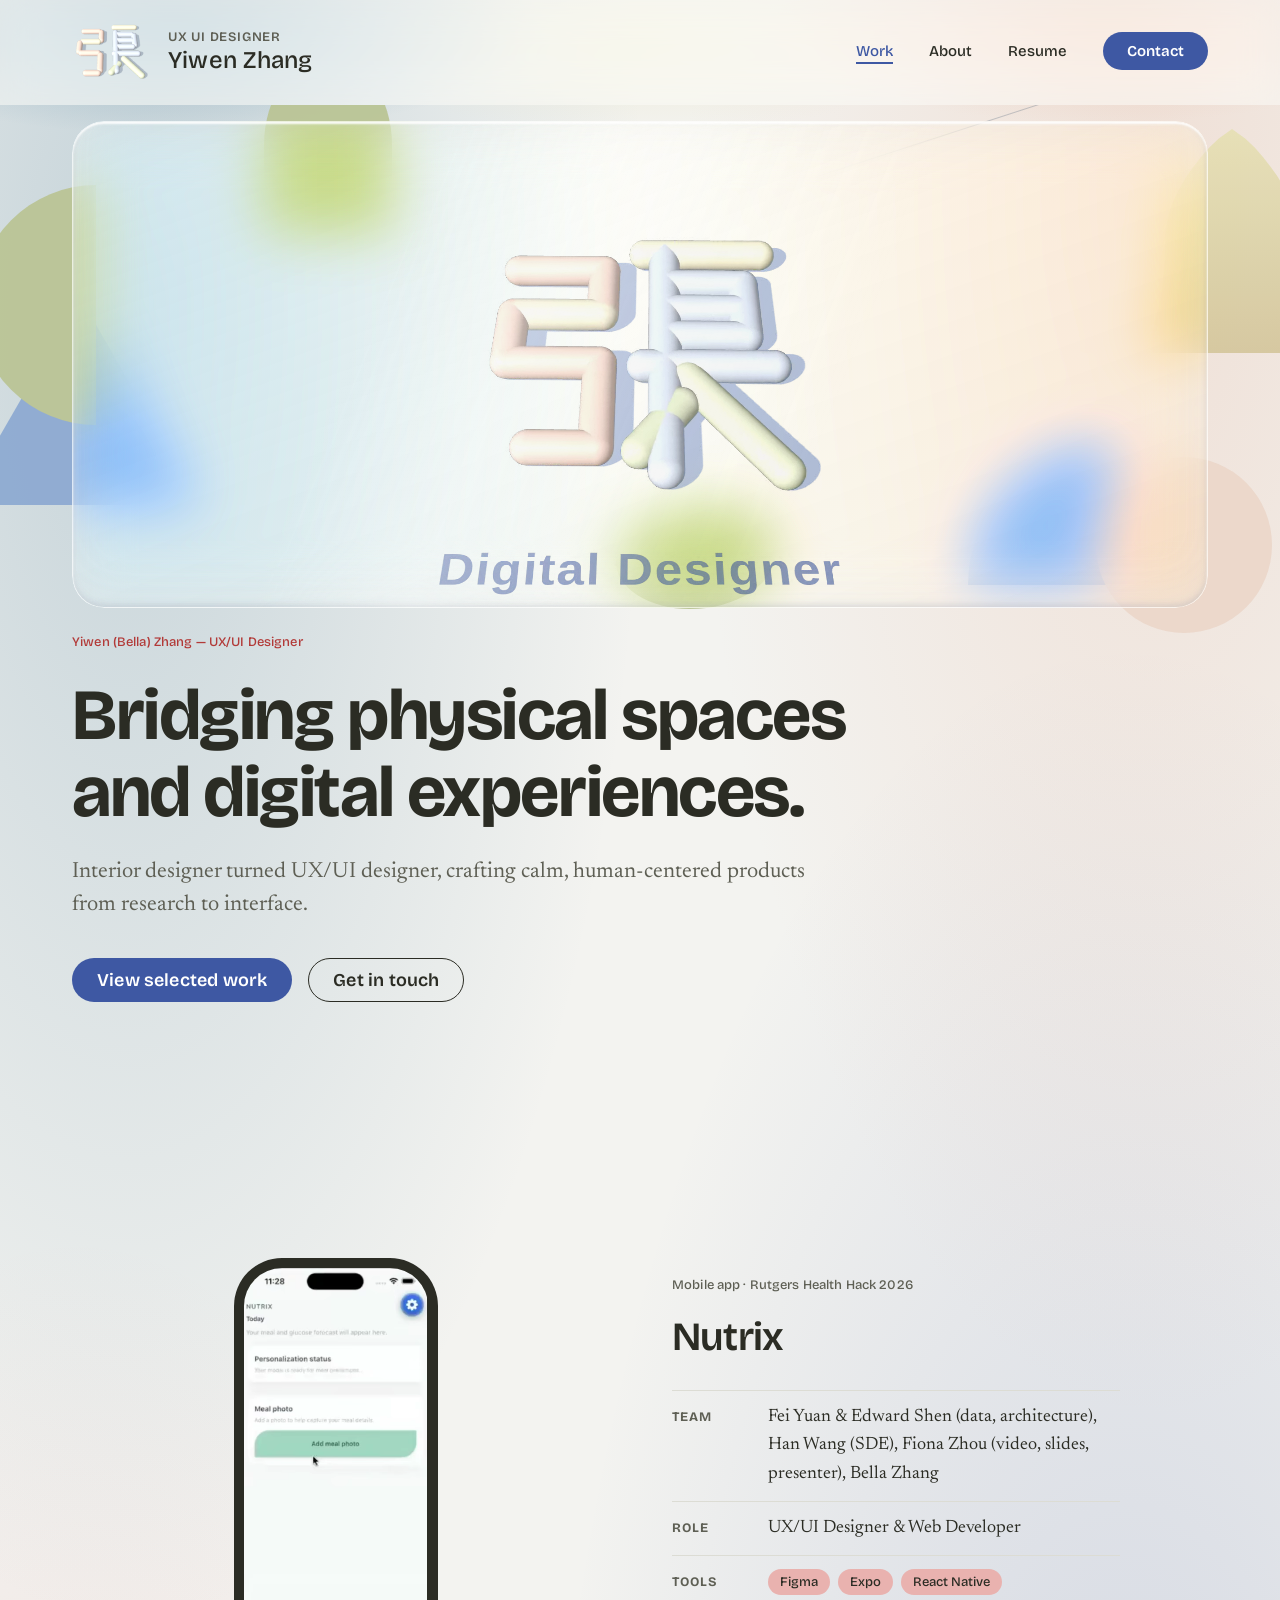
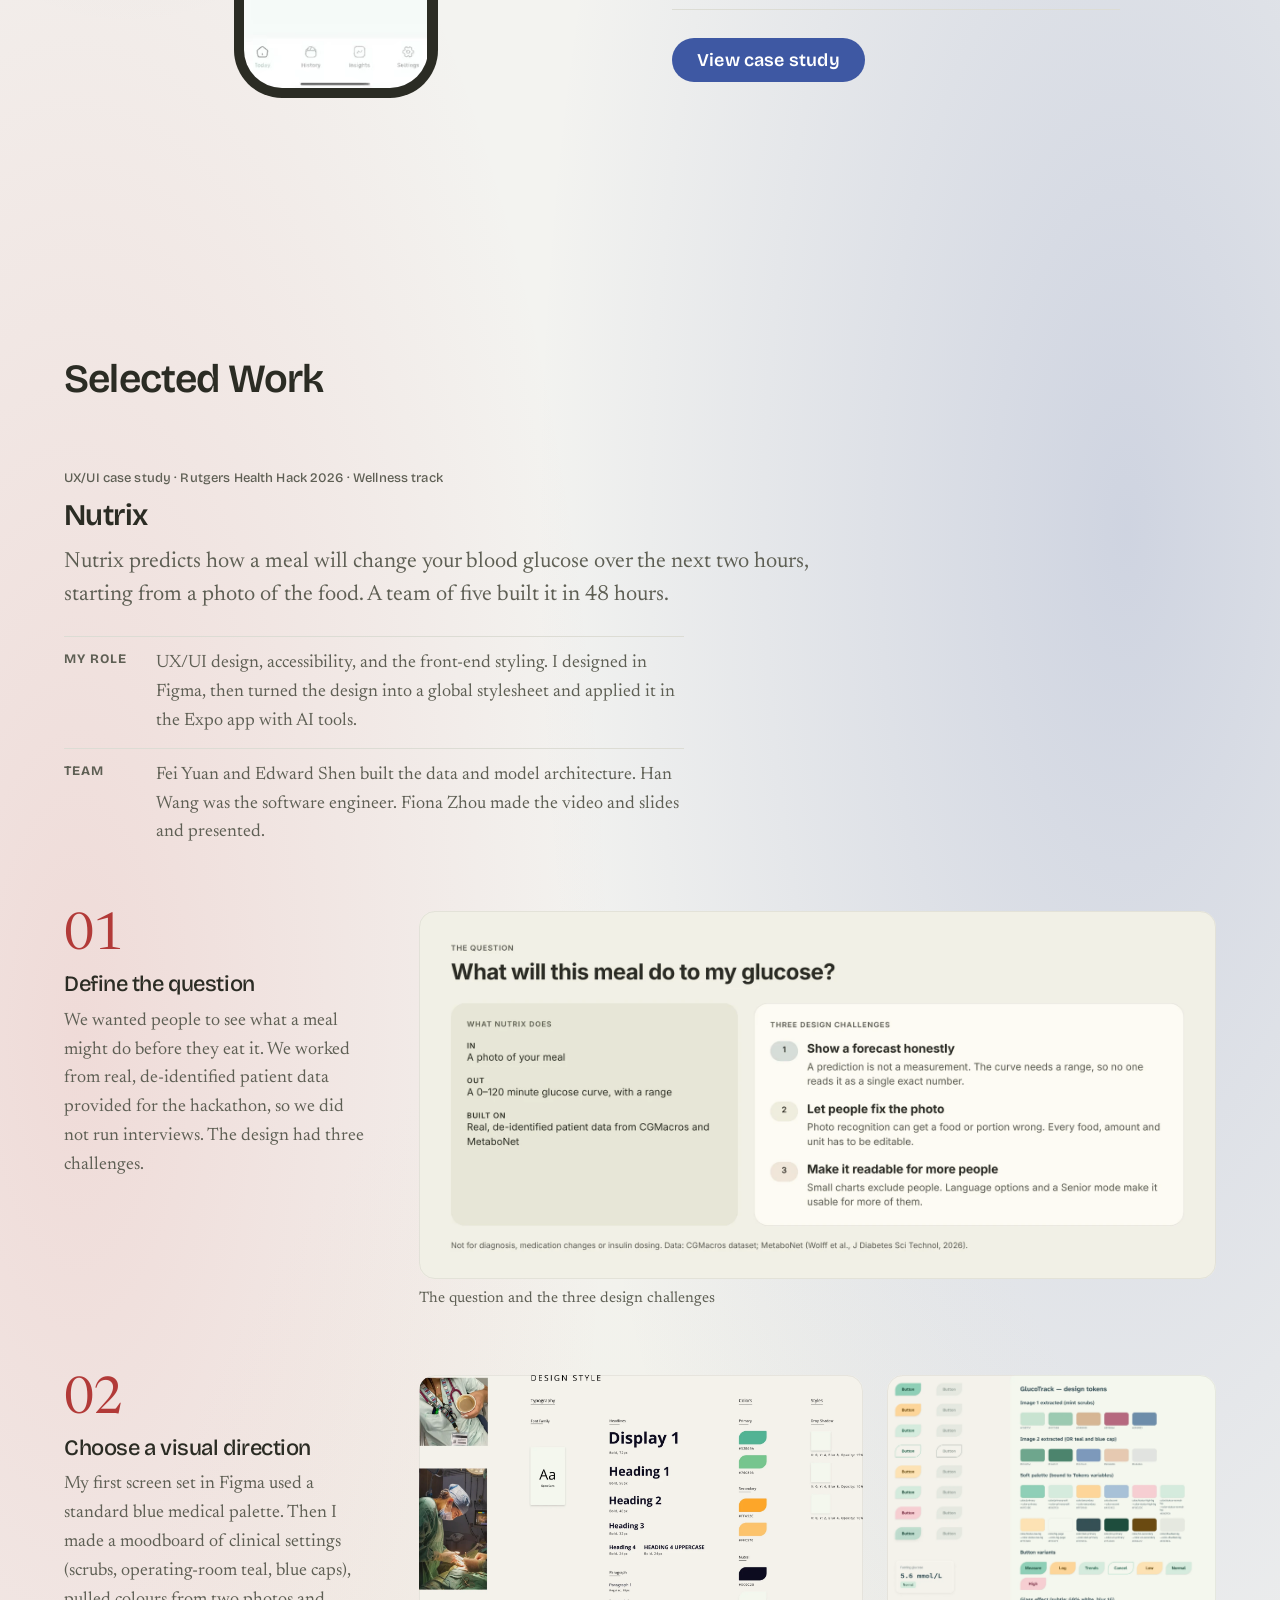
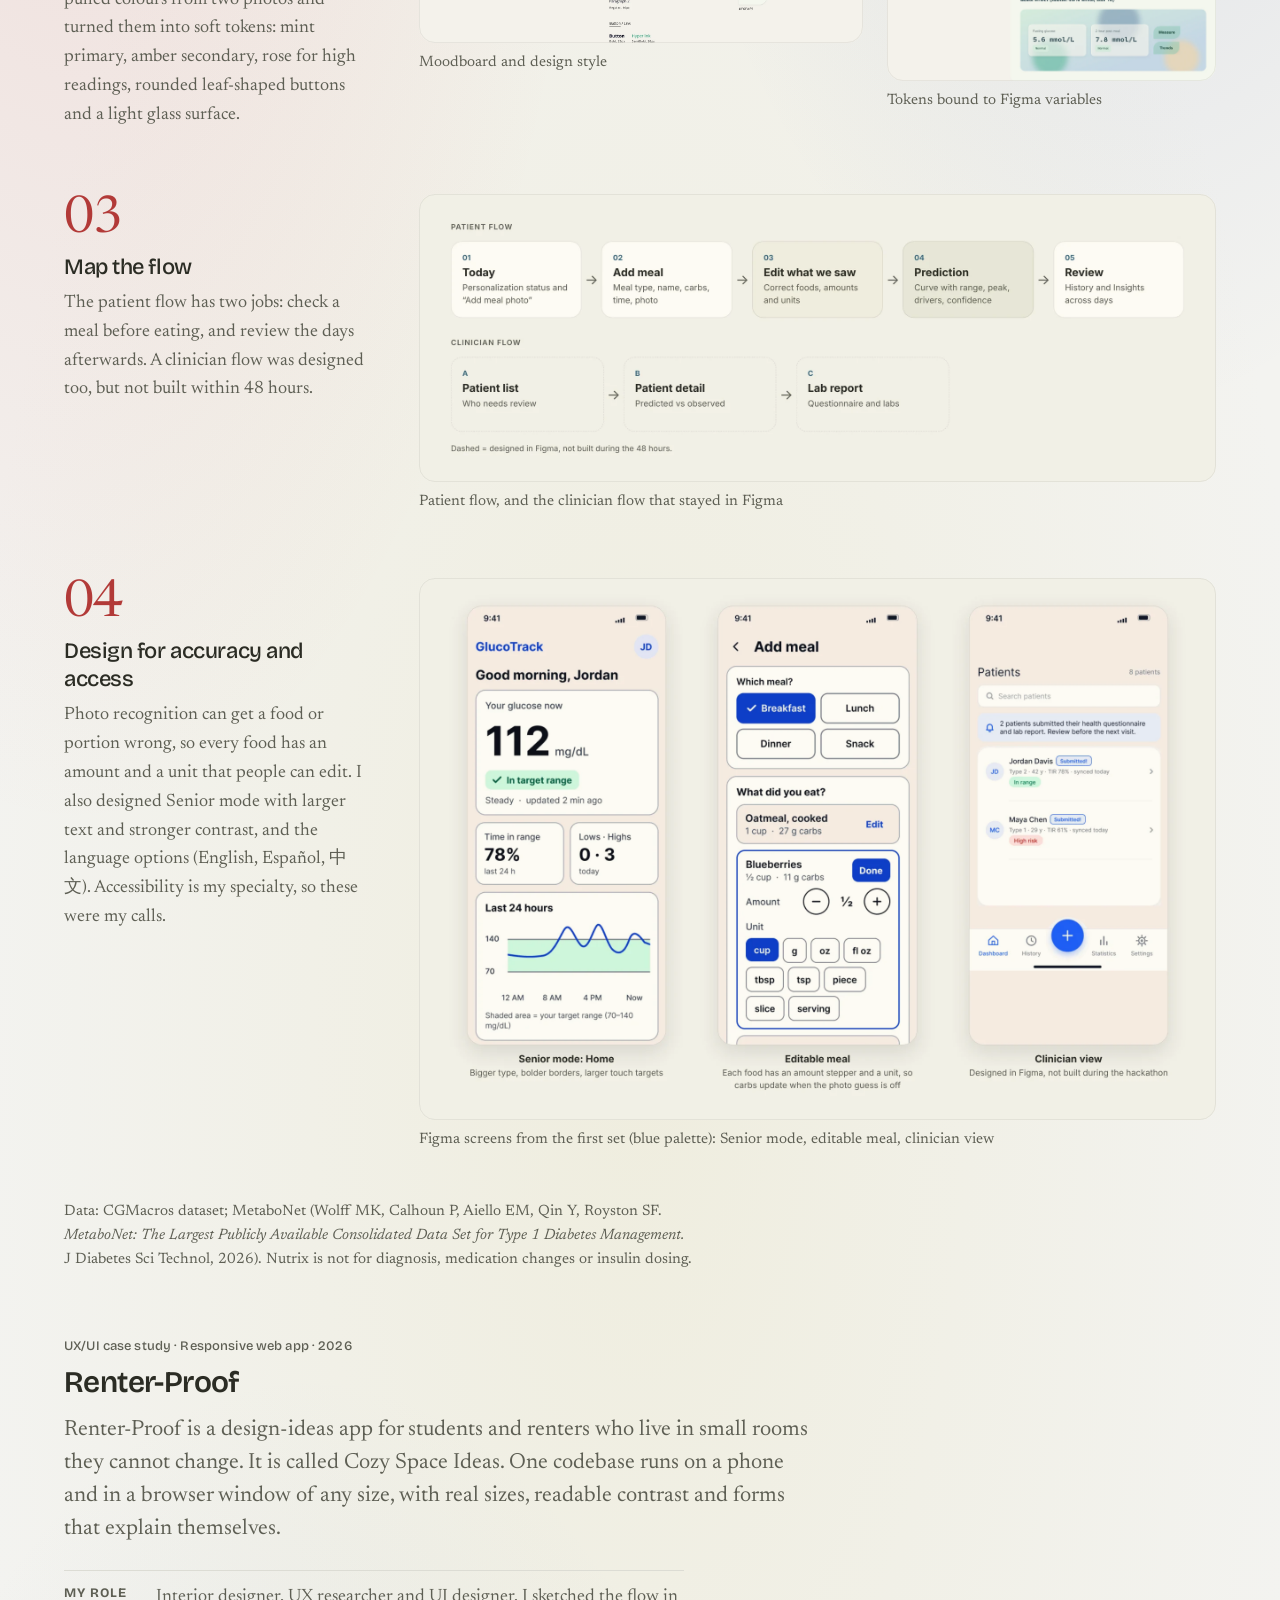
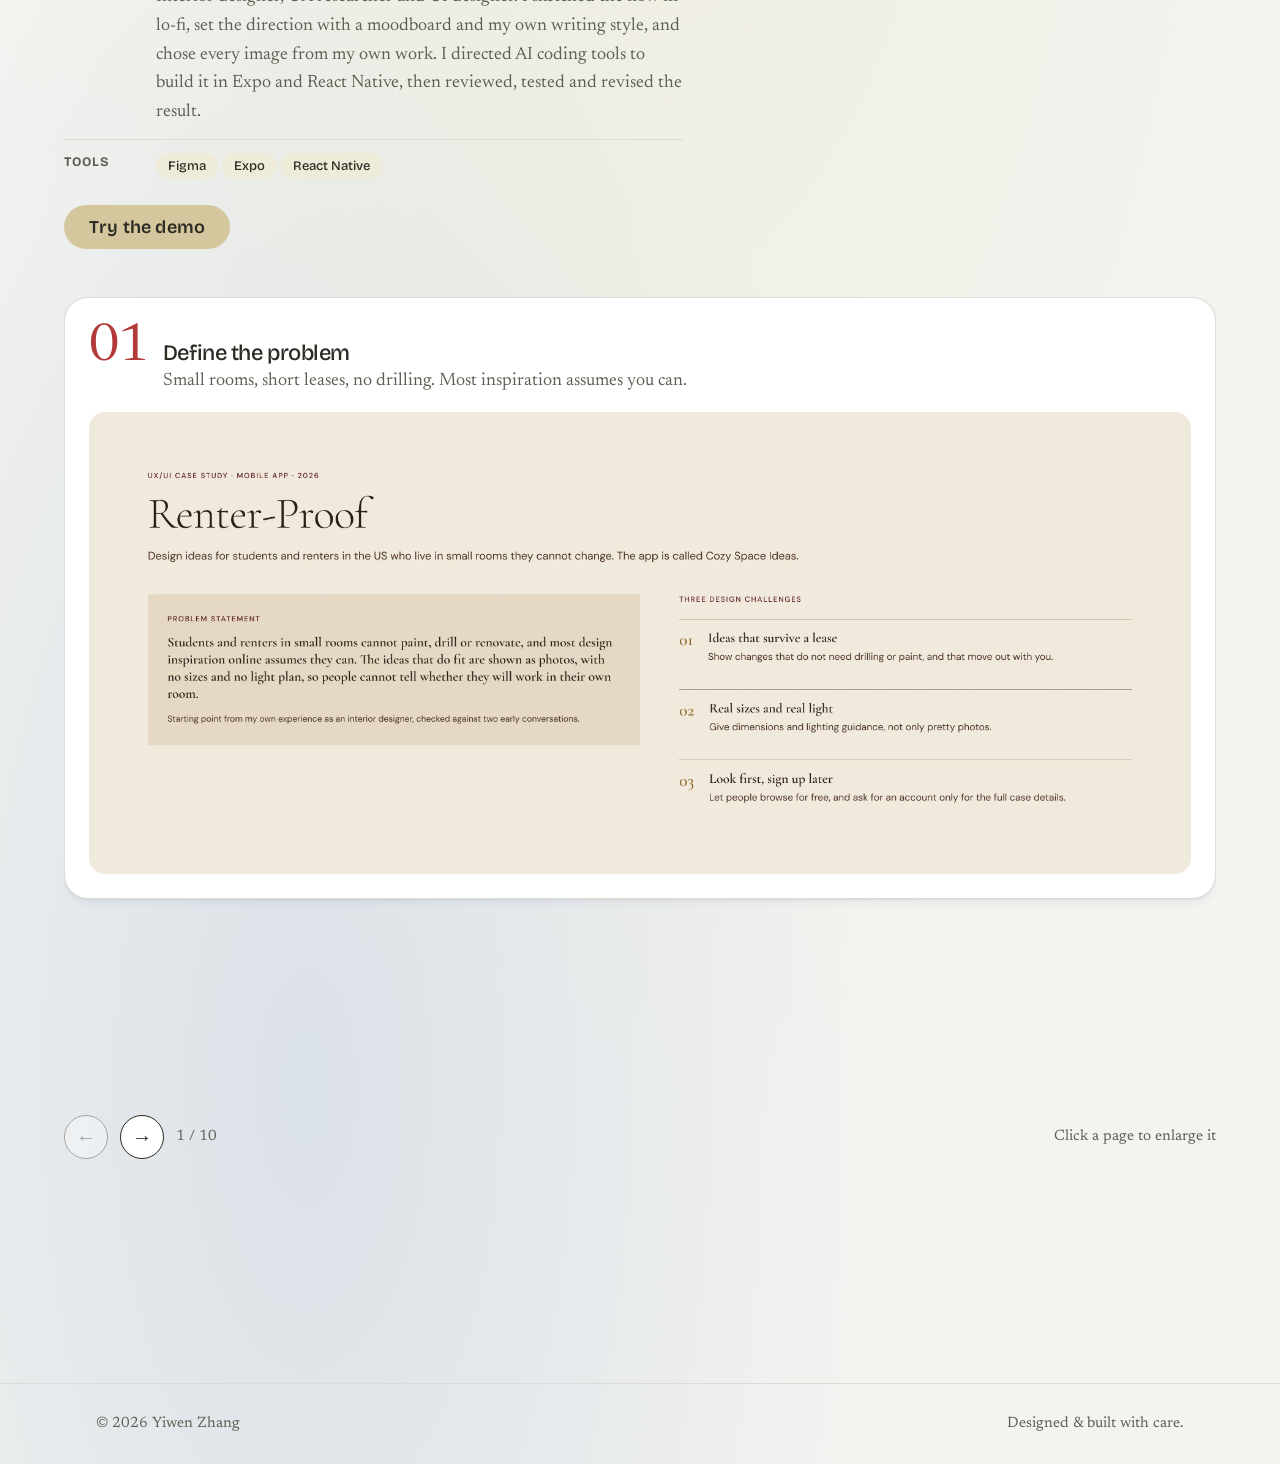
==== commit 98dfd509: "Revert "Renter-Proof: same text-left, image-right rows as the Nutrix case; remove sideways booklet" " ====
--- a/index.html
+++ b/index.html
@@ -181,62 +181,54 @@
             <div><dt class="t-label">Tools</dt><dd><span class="chip">Figma</span> <span class="chip">Expo</span> <span class="chip">React Native</span></dd></div>
           </dl>
           <p class="case-cta"><a class="btn" href="https://interiors.yiwenzhang.com" target="_blank" rel="noopener">Try the demo</a></p>
-                    <div class="stage">
-            <div class="stage-info"><span class="deck-no">01</span><h4 class="t-h4">Define the problem</h4><p>Small rooms, short leases, no drilling. Most inspiration assumes you can.</p></div>
-            <div class="stage-media media--one">
-              <figure><a class="zoom" href="assets/renter-proof/renter-proof-define.webp"><img src="assets/renter-proof/renter-proof-define.webp" alt="Renter-Proof problem statement and three design challenges: ideas that survive a lease, real sizes and real light, look first and sign up later." width="1800" height="755" loading="lazy"></a><figcaption class="t-small">Renter-Proof problem statement and three design challenges</figcaption></figure>
-            </div>
-          </div>
-          <div class="stage">
-            <div class="stage-info"><span class="deck-no">02</span><h4 class="t-h4">Listen to renters</h4><p>Two neighbors who ask me for design advice. Informal notes, not a formal study.</p></div>
-            <div class="stage-media media--one">
-              <figure><a class="zoom" href="assets/renter-proof/renter-proof-people.webp"><img src="assets/renter-proof/renter-proof-people.webp" alt="Two renter profiles from early conversations with neighbors, and three insights: measurements decide, light comes last, reversible is the rule." width="1800" height="1033" loading="lazy"></a><figcaption class="t-small">Two renter profiles from early conversations with neighbors, and three insights</figcaption></figure>
-            </div>
-          </div>
-          <div class="stage">
-            <div class="stage-info"><span class="deck-no">03</span><h4 class="t-h4">Map the flow</h4><p>Browse free. The full case opens after a free account or a guest session.</p></div>
-            <div class="stage-media media--one">
-              <figure><a class="zoom" href="assets/renter-proof/renter-proof-flow.webp"><img src="assets/renter-proof/renter-proof-flow.webp" alt="App flow from Home to Ideas, Room type, Case list and Case details, with a locked preview branch and a consult waitlist branch." width="1800" height="762" loading="lazy"></a><figcaption class="t-small">App flow from Home to Ideas, Room type, Case list and Case details, with a locked preview branch and a consult waitlist branch.</figcaption></figure>
-            </div>
-          </div>
-          <div class="stage">
-            <div class="stage-info"><span class="deck-no">04</span><h4 class="t-h4">Make the calls</h4><p>Free to browse, sizes and light shown, original work only, forms that explain themselves.</p></div>
-            <div class="stage-media media--one">
-              <figure><a class="zoom" href="assets/renter-proof/renter-proof-decisions.webp"><img src="assets/renter-proof/renter-proof-decisions.webp" alt="Four design decisions with the reason and what was done for each." width="1800" height="752" loading="lazy"></a><figcaption class="t-small">Four design decisions with the reason and what was done for each.</figcaption></figure>
-            </div>
-          </div>
-          <div class="stage">
-            <div class="stage-info"><span class="deck-no">05</span><h4 class="t-h4">Design the screens</h4><p>Cormorant Garamond and DM Sans on bone, burgundy and brass tokens from my Figma.</p></div>
-            <div class="stage-media media--one">
-              <figure><a class="zoom" href="assets/renter-proof/renter-proof-screens.webp"><img src="assets/renter-proof/renter-proof-screens.webp" alt="Five app screens: Home, Ideas, a locked case, sign up with inline checks and the full case." width="1800" height="1061" loading="lazy"></a><figcaption class="t-small">Five app screens</figcaption></figure>
-            </div>
-          </div>
-          <div class="stage">
-            <div class="stage-info"><span class="deck-no">06</span><h4 class="t-h4">Make it responsive</h4><p>One column on a phone, two on a tablet, three on a desktop. Header and tabs stay fixed on top.</p></div>
-            <div class="stage-media media--one">
-              <figure><a class="zoom" href="assets/renter-proof/renter-proof-responsive.webp"><img src="assets/renter-proof/renter-proof-responsive.webp" alt="The Home screen at phone, tablet and desktop widths, with the header and tabs fixed at the top in each." width="1800" height="972" loading="lazy"></a><figcaption class="t-small">The Home screen at phone, tablet and desktop widths, with the header and tabs fixed at the top in each.</figcaption></figure>
-            </div>
-          </div>
-          <div class="stage">
-            <div class="stage-info"><span class="deck-no">07</span><h4 class="t-h4">Check accessibility</h4><p>I tested my own work for contrast, forms and tap size, and fixed what failed.</p></div>
-            <div class="stage-media media--one">
-              <figure><a class="zoom" href="assets/renter-proof/renter-proof-access.webp"><img src="assets/renter-proof/renter-proof-access.webp" alt="Four accessibility checks: readable colour, forms you can recover from, controls you can hit, and what I found and fixed in my own work." width="1800" height="744" loading="lazy"></a><figcaption class="t-small">Four accessibility checks</figcaption></figure>
-            </div>
-          </div>
-          <div class="stage">
-            <div class="stage-info"><span class="deck-no">08</span><h4 class="t-h4">My role</h4><p>Interior designer, UX researcher, UI designer, and director of the build.</p></div>
-            <div class="stage-media media--one">
-              <figure><a class="zoom" href="assets/renter-proof/renter-proof-role.webp"><img src="assets/renter-proof/renter-proof-role.webp" alt="My four roles on this project: interior designer, UX researcher, UI designer and front-end director." width="1800" height="520" loading="lazy"></a><figcaption class="t-small">My four roles on this project</figcaption></figure>
-            </div>
-          </div>
-          <div class="stage">
-            <div class="stage-info"><span class="deck-no">09</span><h4 class="t-h4">What is still open</h4><p>Interviews, the sign-up gate, cost and pets, and a real backend.</p></div>
-            <div class="stage-media media--one">
-              <figure><a class="zoom" href="assets/renter-proof/renter-proof-next.webp"><img src="assets/renter-proof/renter-proof-next.webp" alt="Four next steps: real interviews, test the sign-up gate, cost and pets, and a real backend." width="1800" height="520" loading="lazy"></a><figcaption class="t-small">Four next steps</figcaption></figure>
-            </div>
-          </div>
-          <div class="stage">
-            <div class="stage-info"><span class="deck-no">10</span><h4 class="t-h4">Try it yourself</h4><p>Open the live demo in any browser, on a phone or a wide screen. Resize the window and watch the layout change.</p><p class="case-cta"><a class="btn" href="https://interiors.yiwenzhang.com" target="_blank" rel="noopener">Try the demo</a></p><p class="t-small">Demo only: accounts are saved on your device, and nothing is sold. Available in the US.</p></div>
+          <div class="deck" role="region" aria-roledescription="carousel" aria-label="Renter-Proof case study slides">
+            <ol class="deck-track" tabindex="0">
+            <li class="deck-slide" aria-label="1 of 10">
+              <div class="deck-text"><span class="deck-no">01</span><h4 class="t-h4">Define the problem</h4><p>Small rooms, short leases, no drilling. Most inspiration assumes you can.</p></div>
+              <figure><a class="zoom" href="assets/renter-proof/renter-proof-define.webp"><img src="assets/renter-proof/renter-proof-define.webp" alt="Renter-Proof problem statement and three design challenges: ideas that survive a lease, real sizes and real light, look first and sign up later." width="1800" height="755" loading="lazy"></a></figure>
+            </li>
+            <li class="deck-slide" aria-label="2 of 10">
+              <div class="deck-text"><span class="deck-no">02</span><h4 class="t-h4">Listen to renters</h4><p>Two neighbors who ask me for design advice. Informal notes, not a formal study.</p></div>
+              <figure><a class="zoom" href="assets/renter-proof/renter-proof-people.webp"><img src="assets/renter-proof/renter-proof-people.webp" alt="Two renter profiles from early conversations with neighbors, and three insights: measurements decide, light comes last, reversible is the rule." width="1800" height="1033" loading="lazy"></a></figure>
+            </li>
+            <li class="deck-slide" aria-label="3 of 10">
+              <div class="deck-text"><span class="deck-no">03</span><h4 class="t-h4">Map the flow</h4><p>Browse free. The full case opens after a free account or a guest session.</p></div>
+              <figure><a class="zoom" href="assets/renter-proof/renter-proof-flow.webp"><img src="assets/renter-proof/renter-proof-flow.webp" alt="App flow from Home to Ideas, Room type, Case list and Case details, with a locked preview branch and a consult waitlist branch." width="1800" height="762" loading="lazy"></a></figure>
+            </li>
+            <li class="deck-slide" aria-label="4 of 10">
+              <div class="deck-text"><span class="deck-no">04</span><h4 class="t-h4">Make the calls</h4><p>Free to browse, sizes and light shown, original work only, forms that explain themselves.</p></div>
+              <figure><a class="zoom" href="assets/renter-proof/renter-proof-decisions.webp"><img src="assets/renter-proof/renter-proof-decisions.webp" alt="Four design decisions with the reason and what was done for each." width="1800" height="752" loading="lazy"></a></figure>
+            </li>
+            <li class="deck-slide" aria-label="5 of 10">
+              <div class="deck-text"><span class="deck-no">05</span><h4 class="t-h4">Design the screens</h4><p>Cormorant Garamond and DM Sans on bone, burgundy and brass tokens from my Figma.</p></div>
+              <figure><a class="zoom" href="assets/renter-proof/renter-proof-screens.webp"><img src="assets/renter-proof/renter-proof-screens.webp" alt="Five app screens: Home, Ideas, a locked case, sign up with inline checks and the full case." width="1800" height="1061" loading="lazy"></a></figure>
+            </li>
+            <li class="deck-slide" aria-label="6 of 10">
+              <div class="deck-text"><span class="deck-no">06</span><h4 class="t-h4">Make it responsive</h4><p>One column on a phone, two on a tablet, three on a desktop. Header and tabs stay fixed on top.</p></div>
+              <figure><a class="zoom" href="assets/renter-proof/renter-proof-responsive.webp"><img src="assets/renter-proof/renter-proof-responsive.webp" alt="The Home screen at phone, tablet and desktop widths, with the header and tabs fixed at the top in each." width="1800" height="972" loading="lazy"></a></figure>
+            </li>
+            <li class="deck-slide" aria-label="7 of 10">
+              <div class="deck-text"><span class="deck-no">07</span><h4 class="t-h4">Check accessibility</h4><p>I tested my own work for contrast, forms and tap size, and fixed what failed.</p></div>
+              <figure><a class="zoom" href="assets/renter-proof/renter-proof-access.webp"><img src="assets/renter-proof/renter-proof-access.webp" alt="Four accessibility checks: readable colour, forms you can recover from, controls you can hit, and what I found and fixed in my own work." width="1800" height="744" loading="lazy"></a></figure>
+            </li>
+            <li class="deck-slide" aria-label="8 of 10">
+              <div class="deck-text"><span class="deck-no">08</span><h4 class="t-h4">My role</h4><p>Interior designer, UX researcher, UI designer, and director of the build.</p></div>
+              <figure><a class="zoom" href="assets/renter-proof/renter-proof-role.webp"><img src="assets/renter-proof/renter-proof-role.webp" alt="My four roles on this project: interior designer, UX researcher, UI designer and front-end director." width="1800" height="520" loading="lazy"></a></figure>
+            </li>
+            <li class="deck-slide" aria-label="9 of 10">
+              <div class="deck-text"><span class="deck-no">09</span><h4 class="t-h4">What is still open</h4><p>Interviews, the sign-up gate, cost and pets, and a real backend.</p></div>
+              <figure><a class="zoom" href="assets/renter-proof/renter-proof-next.webp"><img src="assets/renter-proof/renter-proof-next.webp" alt="Four next steps: real interviews, test the sign-up gate, cost and pets, and a real backend." width="1800" height="520" loading="lazy"></a></figure>
+            </li>
+            <li class="deck-slide deck-slide--end" aria-label="10 of 10">
+              <div class="deck-text"><span class="deck-no">10</span><h4 class="t-h4">Try it yourself</h4><p>Open the live demo in any browser, on a phone or a wide screen. Resize the window and watch the layout change.</p><p class="case-cta"><a class="btn" href="https://interiors.yiwenzhang.com" target="_blank" rel="noopener">Try the demo</a></p><p class="t-small">Demo only: accounts are saved on your device, and nothing is sold. Available in the US.</p></div>
+            </li>
+            </ol>
+            <div class="deck-bar">
+              <button type="button" class="deck-btn" data-dir="-1" aria-label="Previous slide">&larr;</button>
+              <button type="button" class="deck-btn" data-dir="1" aria-label="Next slide">&rarr;</button>
+              <span class="t-small deck-count" aria-live="polite">1 / 10</span>
+              <span class="t-small deck-hint">Click a page to enlarge it</span>
+            </div>
           </div>
         </article>
 
--- a/css/styles.css
+++ b/css/styles.css
@@ -958,13 +958,42 @@
 .stage-media a.zoom { background: #FDFBF4; }
 .stage-media img { outline: 1px solid color-mix(in srgb, var(--ink) 7%, transparent); outline-offset: -1px; }
 
-/* ---------- Case study: tap a figure to enlarge ---------- */
+/* ---------- Case study booklet: pages you turn sideways ---------- */
+.deck { margin-top: var(--space-7); }
+.deck-track { display: flex; align-items: flex-start; gap: var(--space-5); overflow-x: auto; scroll-snap-type: x mandatory; list-style: none; margin: 0; padding: 0 0 var(--space-4); overscroll-behavior-x: contain; scrollbar-width: thin; }
+.deck-slide { flex: 0 0 100%; scroll-snap-align: start; scroll-snap-stop: always; opacity: .35; transform: scale(.97); transition: opacity .45s ease, transform .45s ease; display: grid; gap: var(--space-4); padding: var(--space-5); background: var(--surface); border: var(--stroke-soft); border-radius: var(--radius-lg); box-shadow: var(--shadow-sm); }
+.deck-slide.is-active { opacity: 1; transform: none; }
+.deck-slide figure { margin: 0; min-width: 0; }
+.deck-slide img { width: 100%; height: auto; display: block; border-radius: var(--radius-md); }
+.deck-slide a.zoom { display: block; cursor: zoom-in; border-radius: var(--radius-md); }
+.deck-text { display: grid; grid-template-columns: auto minmax(0, 1fr); column-gap: var(--space-4); align-items: baseline; }
+.deck-no { grid-row: 1 / span 2; font-size: var(--text-3xl); line-height: 1; letter-spacing: -0.02em; color: var(--accent-text); font-variant-numeric: tabular-nums; }
+.deck-text h4 { margin: 0; }
+.deck-text p { margin: 0; color: var(--text-muted); grid-column: 2; }
+.deck-slide--end { background: var(--surface-tint); min-height: 18rem; align-content: center; }
+.deck-slide--end .deck-text { max-width: 40rem; row-gap: var(--space-3); }
+.deck-slide--end .case-cta { margin-top: var(--space-2); }
+.deck-bar { display: flex; align-items: center; gap: var(--space-3); margin-top: var(--space-3); }
+.deck-btn { width: 44px; height: 44px; border-radius: 50%; border: 1px solid var(--border-strong); background: var(--surface); color: var(--text); font-size: 20px; line-height: 1; cursor: pointer; }
+.deck-btn:disabled { opacity: .35; cursor: default; }
+.deck-btn:focus-visible, .deck-track:focus-visible { outline: 3px solid var(--focus); outline-offset: 3px; }
+.deck-count { color: var(--text-muted); font-variant-numeric: tabular-nums; }
+.deck-hint { color: var(--text-muted); margin-left: auto; }
 @media (max-width: 48em) {
+  .deck-track { gap: var(--space-3); }
+  .deck-slide { padding: var(--space-3); gap: var(--space-3); border-radius: var(--radius-md); }
+  .deck-text { column-gap: var(--space-3); }
+  .deck-no { font-size: var(--text-xl); }
+  .deck-text h4 { font-size: 1.0625rem; }
+  .deck-text p { font-size: var(--text-sm); line-height: 1.4; }
+  .deck-hint { display: none; }
   /* tapping a page opens it large and pannable, so the small type in the figures can be read */
   .lightbox { width: 100vw; height: 100dvh; max-width: none; max-height: none; overflow: auto; background: rgba(43, 44, 36, .9); -webkit-overflow-scrolling: touch; }
   .lightbox img { max-width: none; max-height: none; width: 230vw; border-radius: 0; box-shadow: none; margin: 56px 0; }
   .lightbox button { position: fixed; top: 12px; right: 12px; }
 }
+@media (prefers-reduced-motion: no-preference) { .deck-track { scroll-behavior: smooth; } }
+@media (prefers-reduced-motion: reduce) { .deck-slide { transition: none; opacity: 1; transform: none; } }
 
 /* Renter-Proof pages: warm palette from the same tokens, to sit with the cream app screens
    (butter and sand in place of the cool sky and indigo used elsewhere on the Work pages) */
@@ -974,6 +1003,3 @@
 }
 #case-renter-proof .btn { --btn-bg: var(--sand); --btn-fg: var(--ink); --btn-bg-hover: var(--butter); }
 #case-renter-proof .chip { background: var(--butter-soft); color: var(--ink); }
-
-/* Step numbers in the case-study rows */
-.stage-info .deck-no { font-family: var(--font-display); font-size: var(--text-sm); letter-spacing: .08em; color: var(--accent-text); font-variant-numeric: tabular-nums; }
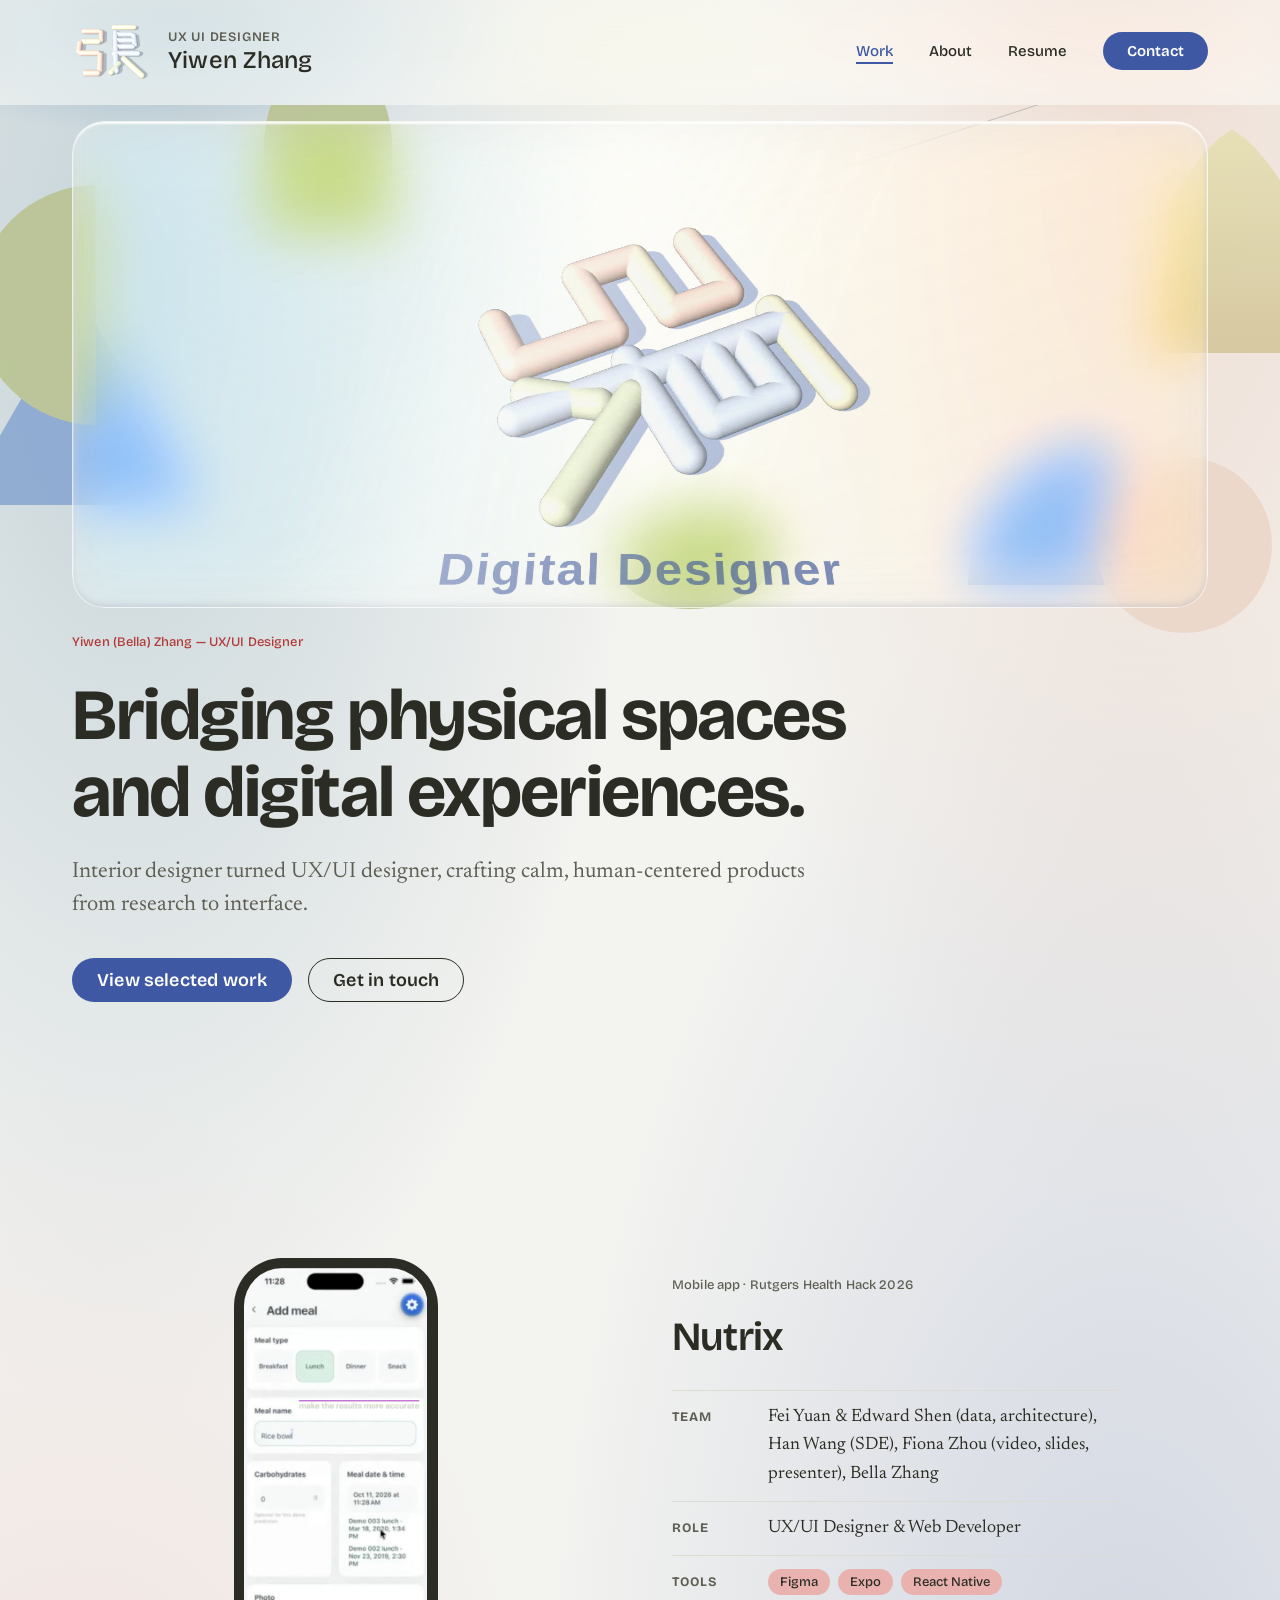
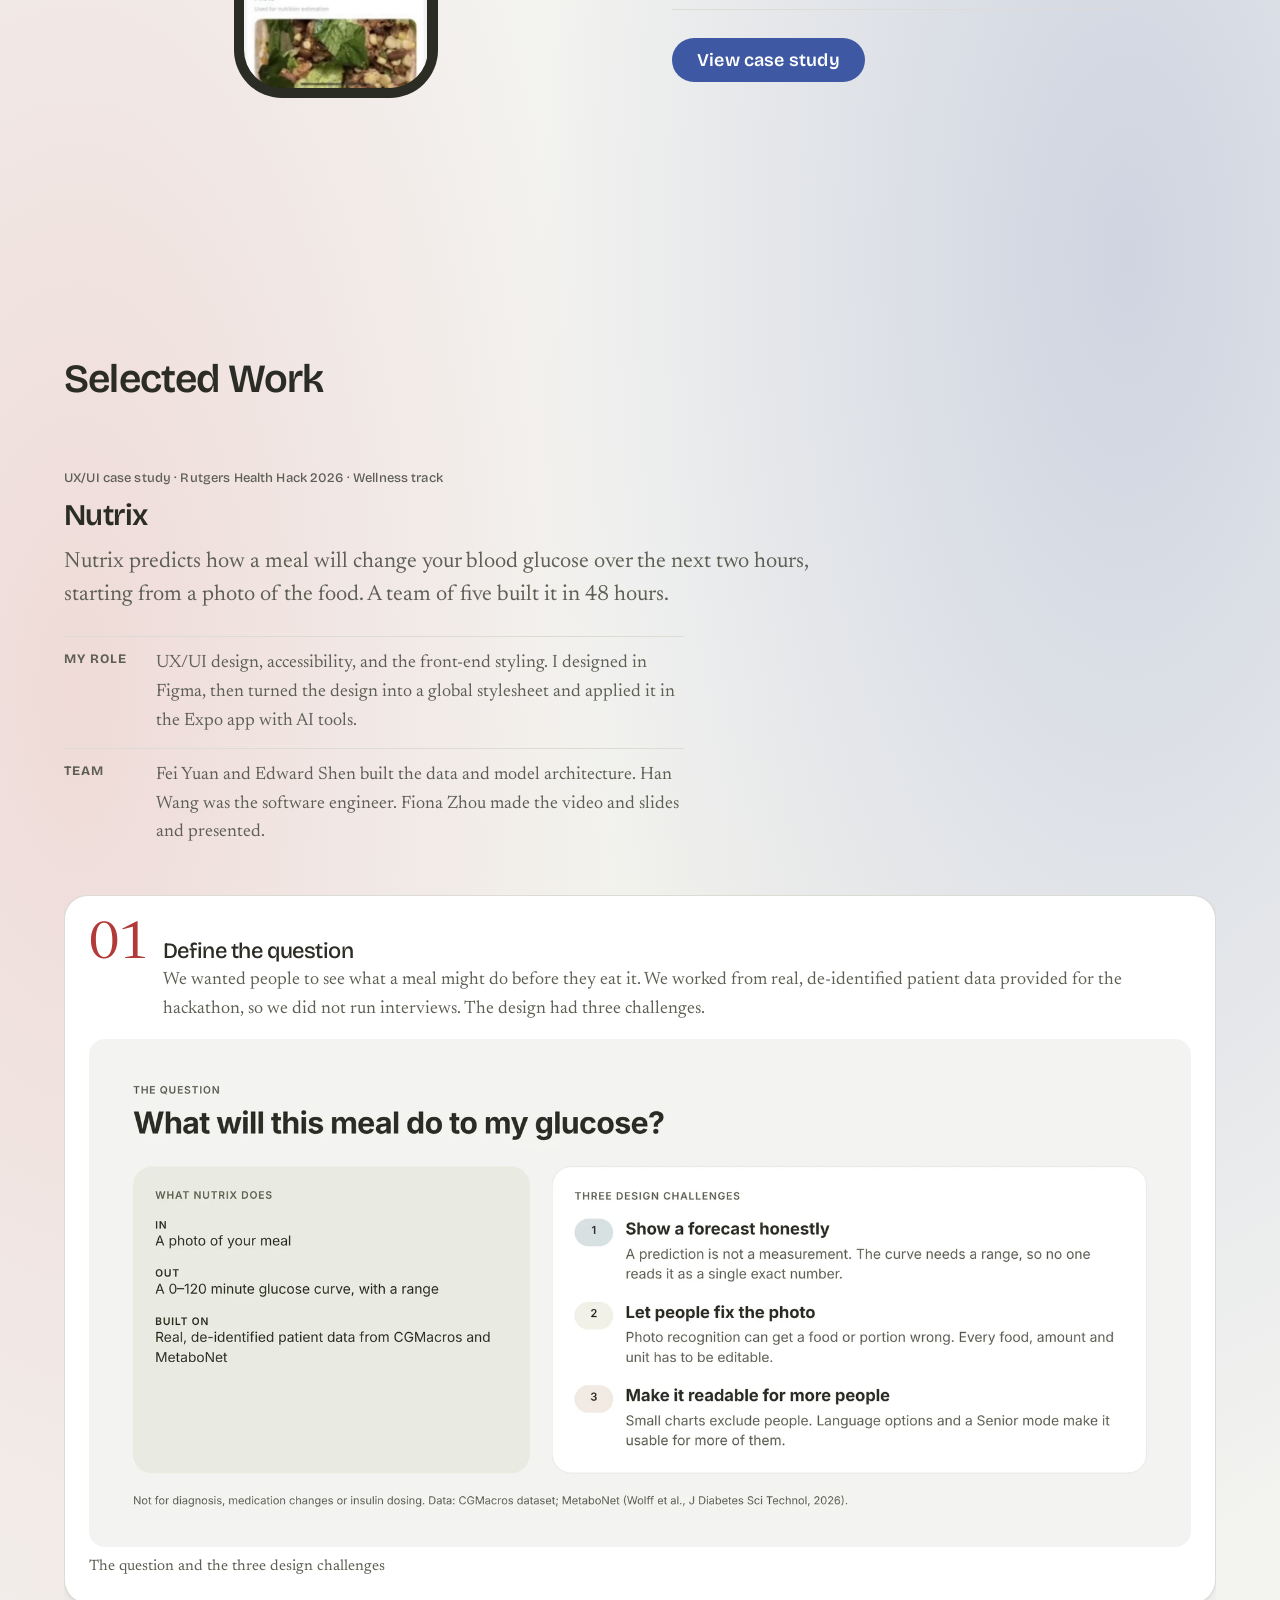
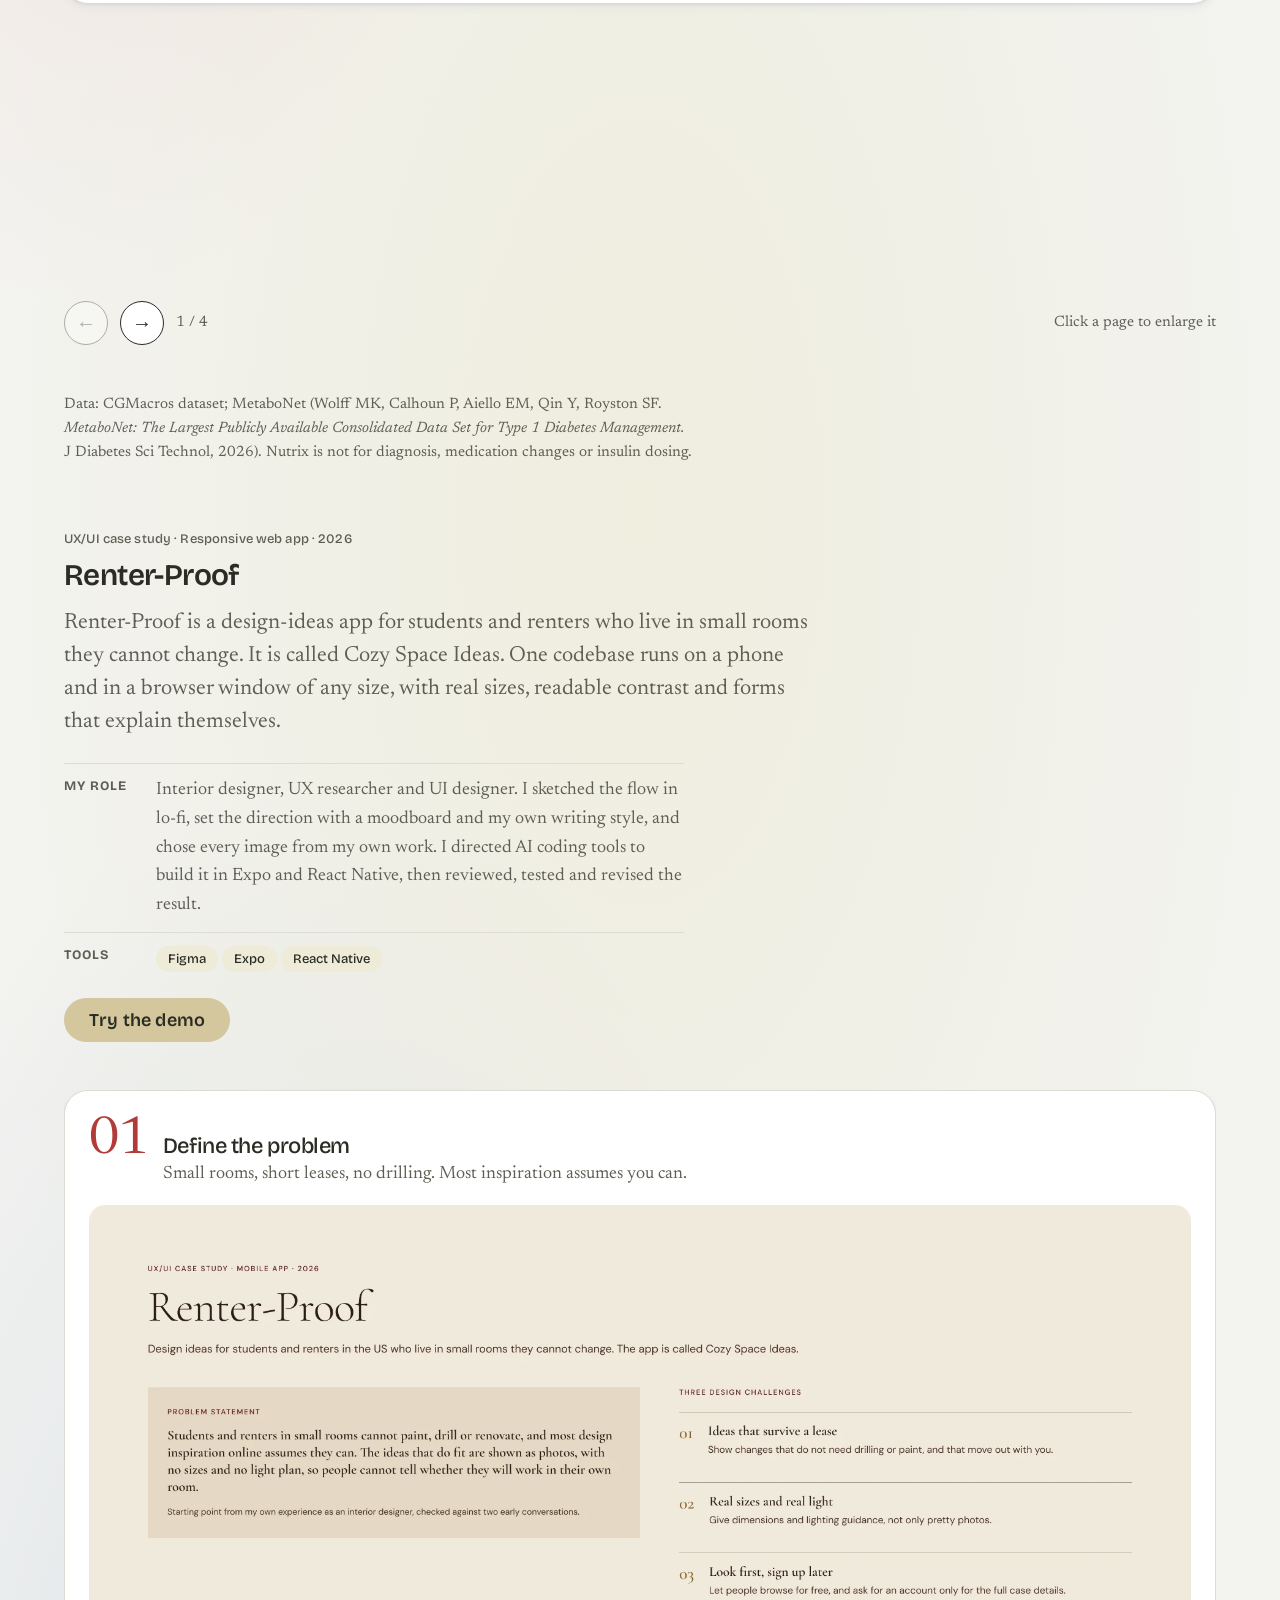
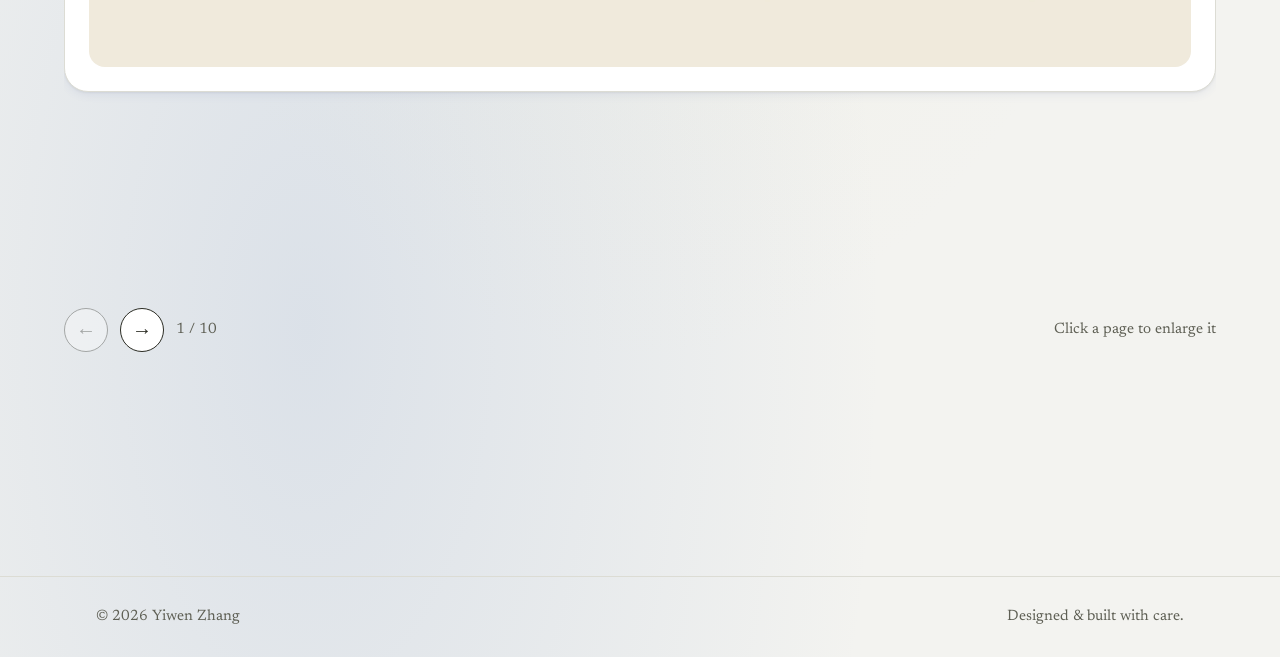
==== commit e86c3a7e: "Nutrix: same sideways booklet as Renter-Proof (4 pages, two-figure page supported) Co-Authored-By: C" ====
--- a/index.html
+++ b/index.html
@@ -144,29 +144,33 @@
             <div><dt class="t-label">My role</dt><dd>UX/UI design, accessibility, and the front-end styling. I designed in Figma, then turned the design into a global stylesheet and applied it in the Expo app with AI tools.</dd></div>
             <div><dt class="t-label">Team</dt><dd>Fei Yuan and Edward Shen built the data and model architecture. Han Wang was the software engineer. Fiona Zhou made the video and slides and presented.</dd></div>
           </dl>
-          <div class="stage">
-            <div class="stage-info"><span class="deck-no">01</span><h4 class="t-h4">Define the question</h4><p>We wanted people to see what a meal might do before they eat it. We worked from real, de-identified patient data provided for the hackathon, so we did not run interviews. The design had three challenges.</p></div>
-            <div class="stage-media media--one">
+          <div class="deck" role="region" aria-roledescription="carousel" aria-label="Nutrix case study slides">
+            <ol class="deck-track" tabindex="0">
+            <li class="deck-slide" aria-label="1 of 4">
+              <div class="deck-text"><span class="deck-no">01</span><h4 class="t-h4">Define the question</h4><p>We wanted people to see what a meal might do before they eat it. We worked from real, de-identified patient data provided for the hackathon, so we did not run interviews. The design had three challenges.</p></div>
               <figure><a class="zoom" href="assets/nutrix/nutrix-define.webp"><img src="assets/nutrix/nutrix-define.webp" alt="The question: what will this meal do to my glucose? Three design challenges: show a forecast honestly, let people fix the photo, make it readable for more people." width="1800" height="830" loading="lazy"></a><figcaption class="t-small">The question and the three design challenges</figcaption></figure>
-            </div>
-          </div>
-          <div class="stage">
-            <div class="stage-info"><span class="deck-no">02</span><h4 class="t-h4">Choose a visual direction</h4><p>My first screen set in Figma used a standard blue medical palette. Then I made a moodboard of clinical settings (scrubs, operating-room teal, blue caps), pulled colours from two photos and turned them into soft tokens: mint primary, amber secondary, rose for high readings, rounded leaf-shaped buttons and a light glass surface.</p></div>
-            <div class="stage-media media--mood">
-              <figure><a class="zoom" href="assets/nutrix/nutrix-moodboard.webp"><img src="assets/nutrix/nutrix-moodboard.webp" alt="Moodboard with two clinical photos, typography and colour styles" width="1600" height="964" loading="lazy"></a><figcaption class="t-small">Moodboard and design style</figcaption></figure>
-              <figure><a class="zoom" href="assets/nutrix/nutrix-tokens.webp"><img src="assets/nutrix/nutrix-tokens.webp" alt="Design tokens: colours extracted from photos, button variants and glass effect" width="1400" height="1301" loading="lazy"></a><figcaption class="t-small">Tokens bound to Figma variables</figcaption></figure>
-            </div>
-          </div>
-          <div class="stage">
-            <div class="stage-info"><span class="deck-no">03</span><h4 class="t-h4">Map the flow</h4><p>The patient flow has two jobs: check a meal before eating, and review the days afterwards. A clinician flow was designed too, but not built within 48 hours.</p></div>
-            <div class="stage-media media--one">
+            </li>
+            <li class="deck-slide" aria-label="2 of 4">
+              <div class="deck-text"><span class="deck-no">02</span><h4 class="t-h4">Choose a visual direction</h4><p>My first screen set in Figma used a standard blue medical palette. Then I made a moodboard of clinical settings (scrubs, operating-room teal, blue caps), pulled colours from two photos and turned them into soft tokens: mint primary, amber secondary, rose for high readings, rounded leaf-shaped buttons and a light glass surface.</p></div>
+              <div class="deck-figs">
+                <figure><a class="zoom" href="assets/nutrix/nutrix-moodboard.webp"><img src="assets/nutrix/nutrix-moodboard.webp" alt="Moodboard with two clinical photos, typography and colour styles" width="1600" height="964" loading="lazy"></a><figcaption class="t-small">Moodboard and design style</figcaption></figure>
+                <figure><a class="zoom" href="assets/nutrix/nutrix-tokens.webp"><img src="assets/nutrix/nutrix-tokens.webp" alt="Design tokens: colours extracted from photos, button variants and glass effect" width="1400" height="1301" loading="lazy"></a><figcaption class="t-small">Tokens bound to Figma variables</figcaption></figure>
+              </div>
+            </li>
+            <li class="deck-slide" aria-label="3 of 4">
+              <div class="deck-text"><span class="deck-no">03</span><h4 class="t-h4">Map the flow</h4><p>The patient flow has two jobs: check a meal before eating, and review the days afterwards. A clinician flow was designed too, but not built within 48 hours.</p></div>
               <figure><a class="zoom" href="assets/nutrix/nutrix-flow.webp"><img src="assets/nutrix/nutrix-flow.webp" alt="Patient flow from Today to Add meal, Edit, Prediction and Review, plus a dashed clinician flow" width="1800" height="652" loading="lazy"></a><figcaption class="t-small">Patient flow, and the clinician flow that stayed in Figma</figcaption></figure>
-            </div>
-          </div>
-          <div class="stage">
-            <div class="stage-info"><span class="deck-no">04</span><h4 class="t-h4">Design for accuracy and access</h4><p>Photo recognition can get a food or portion wrong, so every food has an amount and a unit that people can edit. I also designed Senior mode with larger text and stronger contrast, and the language options (English, Español, 中文). Accessibility is my specialty, so these were my calls.</p></div>
-            <div class="stage-media media--one">
+            </li>
+            <li class="deck-slide" aria-label="4 of 4">
+              <div class="deck-text"><span class="deck-no">04</span><h4 class="t-h4">Design for accuracy and access</h4><p>Photo recognition can get a food or portion wrong, so every food has an amount and a unit that people can edit. I also designed Senior mode with larger text and stronger contrast, and the language options (English, Español, 中文). Accessibility is my specialty, so these were my calls.</p></div>
               <figure><a class="zoom" href="assets/nutrix/nutrix-screens.webp"><img src="assets/nutrix/nutrix-screens.webp" alt="Figma screens: Senior mode home, editable meal with amount and unit, and the clinician patient list" width="1800" height="1221" loading="lazy"></a><figcaption class="t-small">Figma screens from the first set (blue palette): Senior mode, editable meal, clinician view</figcaption></figure>
+            </li>
+            </ol>
+            <div class="deck-bar">
+              <button type="button" class="deck-btn" data-dir="-1" aria-label="Previous slide">&larr;</button>
+              <button type="button" class="deck-btn" data-dir="1" aria-label="Next slide">&rarr;</button>
+              <span class="t-small deck-count" aria-live="polite">1 / 4</span>
+              <span class="t-small deck-hint">Click a page to enlarge it</span>
             </div>
           </div>
           <p class="case-note t-small">Data: CGMacros dataset; MetaboNet (Wolff MK, Calhoun P, Aiello EM, Qin Y, Royston SF. <em>MetaboNet: The Largest Publicly Available Consolidated Data Set for Type 1 Diabetes Management.</em> J Diabetes Sci Technol, 2026). Nutrix is not for diagnosis, medication changes or insulin dosing.</p>
--- a/css/styles.css
+++ b/css/styles.css
@@ -995,6 +995,12 @@
 @media (prefers-reduced-motion: no-preference) { .deck-track { scroll-behavior: smooth; } }
 @media (prefers-reduced-motion: reduce) { .deck-slide { transition: none; opacity: 1; transform: none; } }
 
+/* two figures on one booklet page */
+.deck-figs { display: grid; grid-template-columns: 1.35fr 1fr; gap: var(--space-4); align-items: start; }
+.deck-figs figure { margin: 0; }
+.deck-slide figcaption { margin-top: var(--space-2); color: var(--text-muted); }
+@media (max-width: 48em) { .deck-figs { grid-template-columns: 1fr; } }
+
 /* Renter-Proof pages: warm palette from the same tokens, to sit with the cream app screens
    (butter and sand in place of the cool sky and indigo used elsewhere on the Work pages) */
 #case-renter-proof {
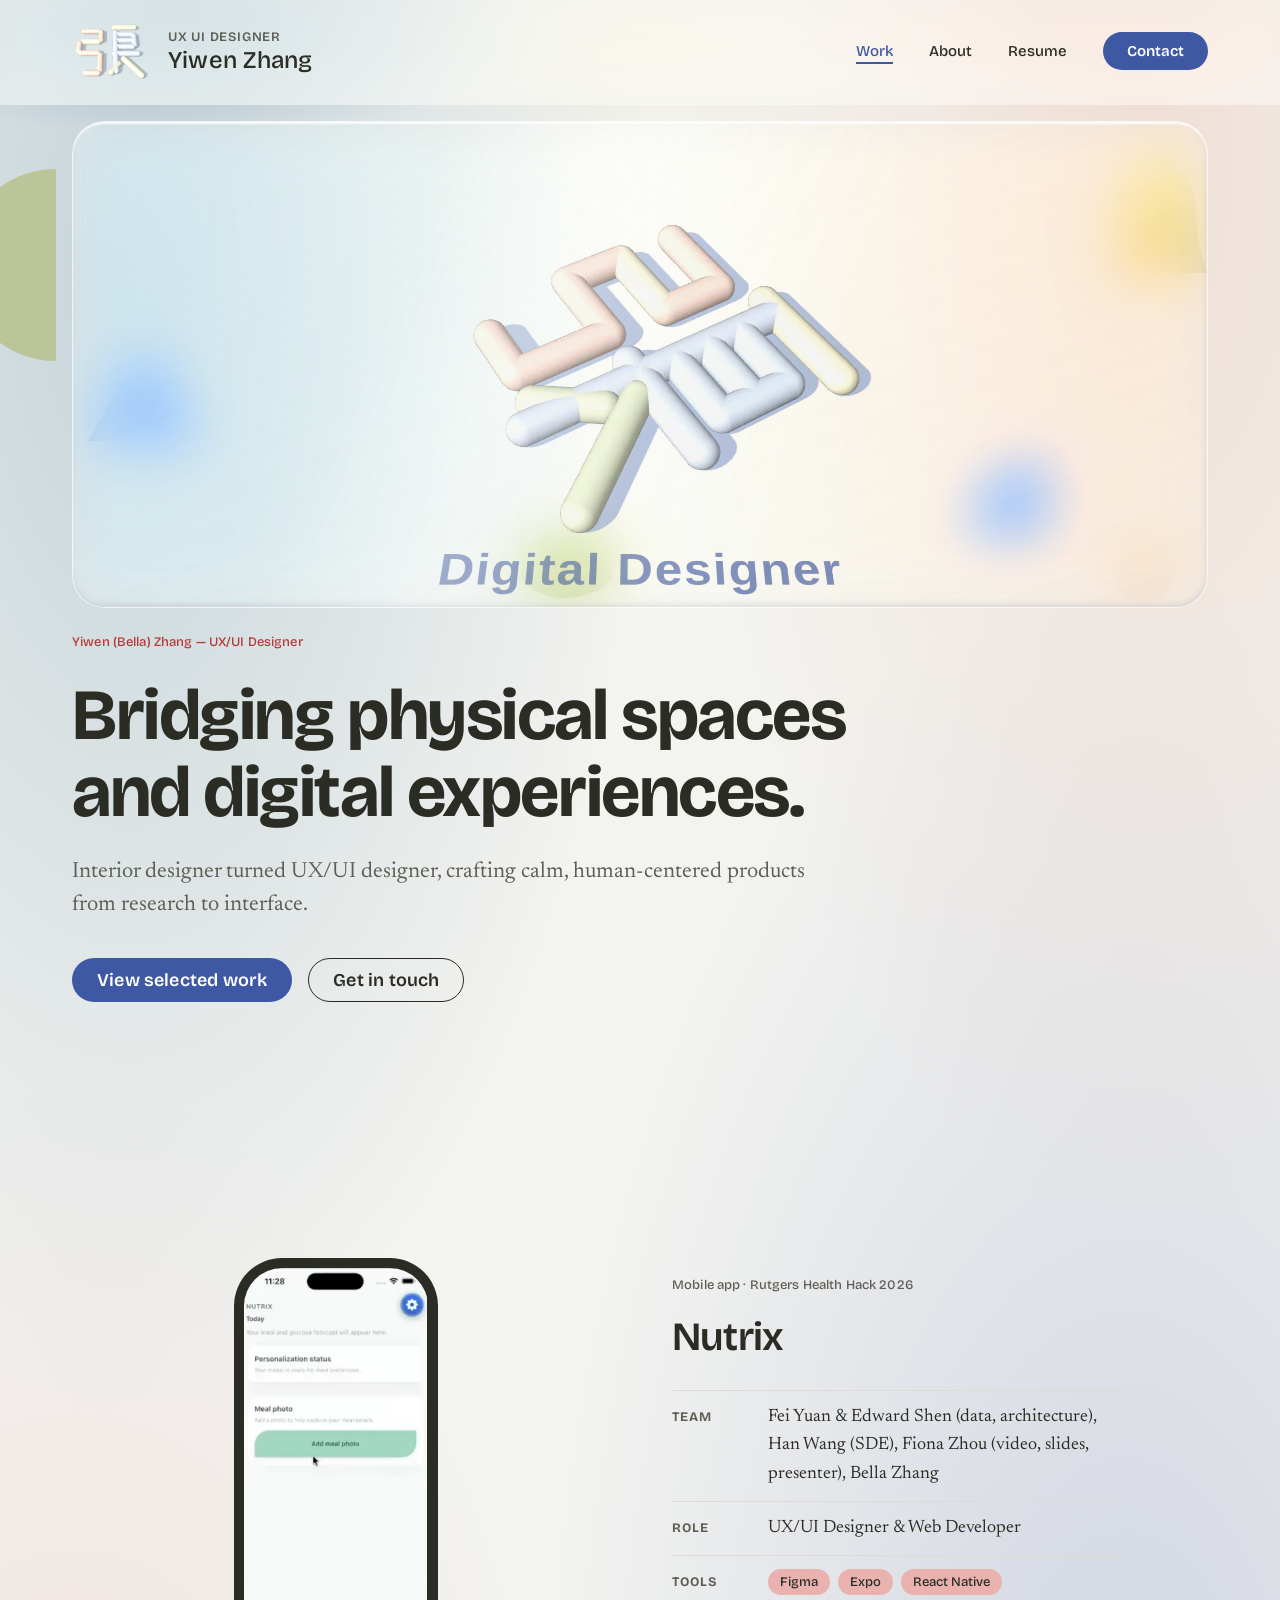
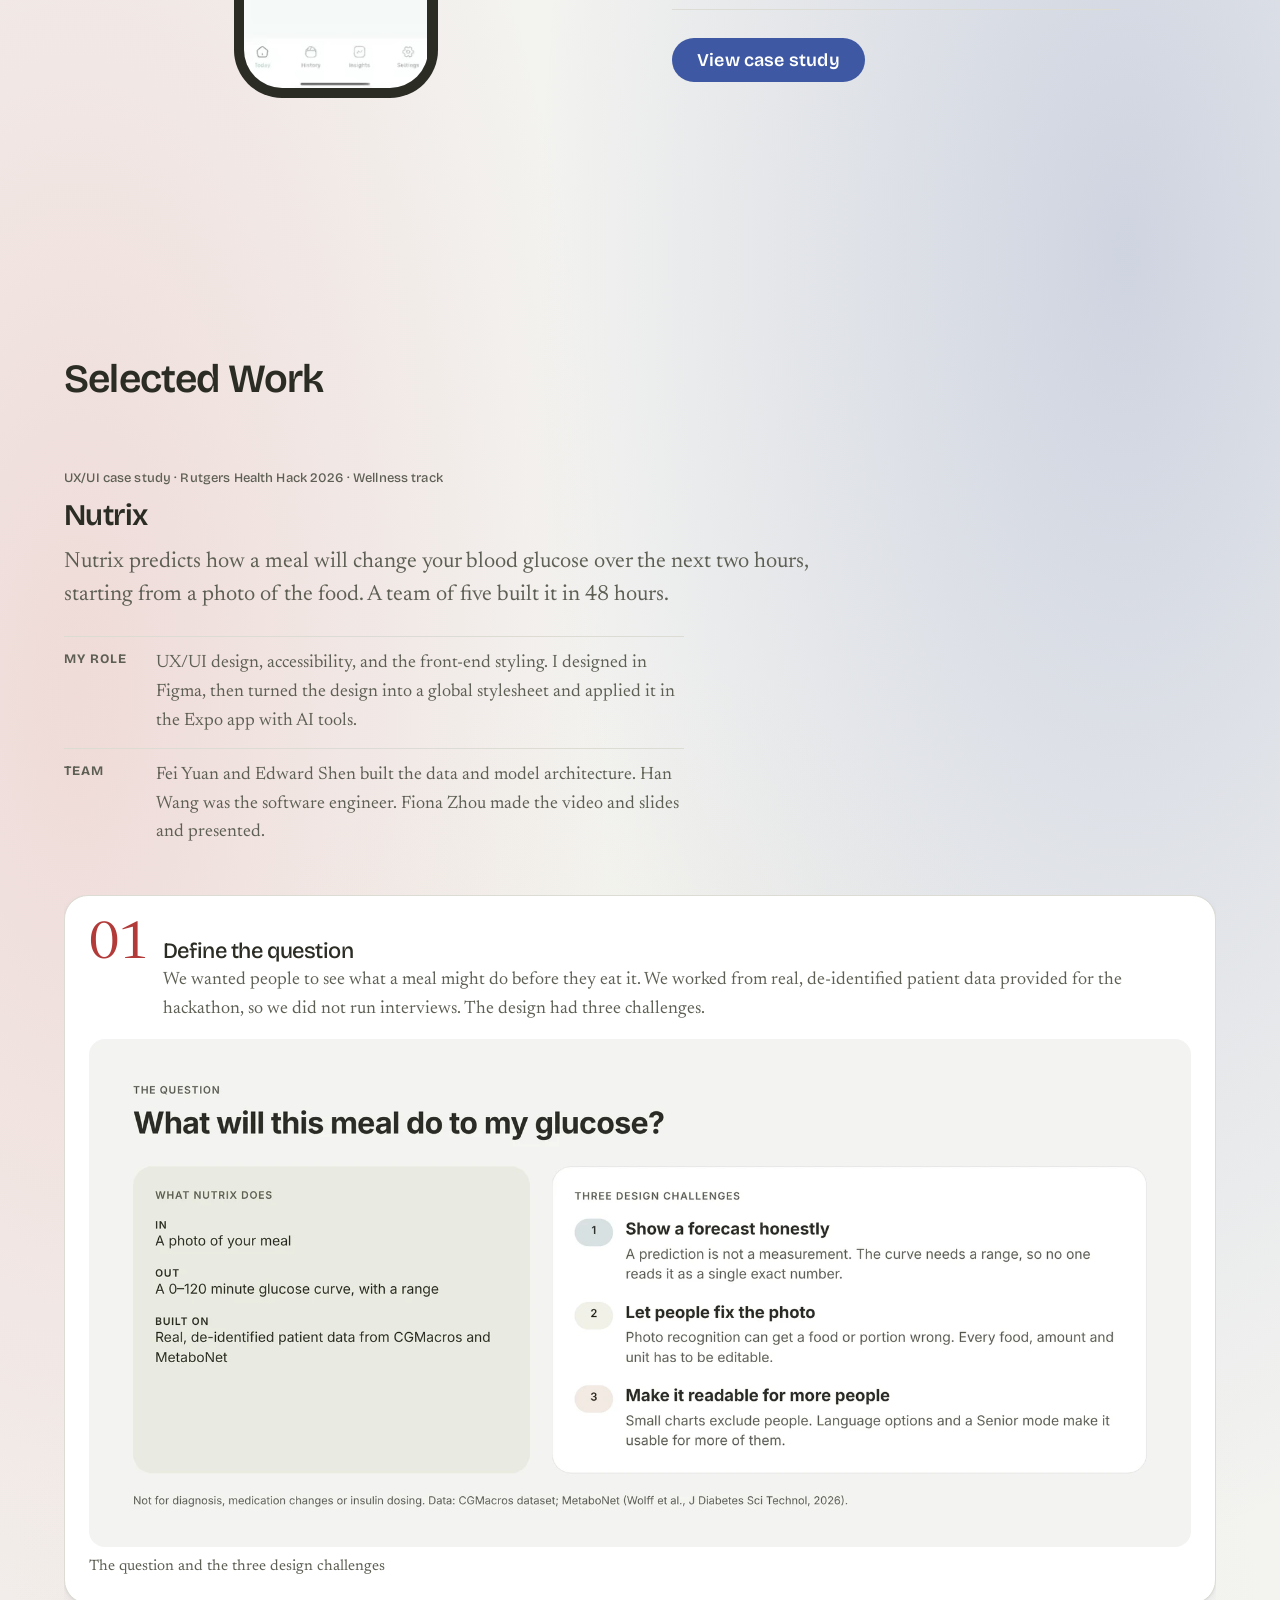
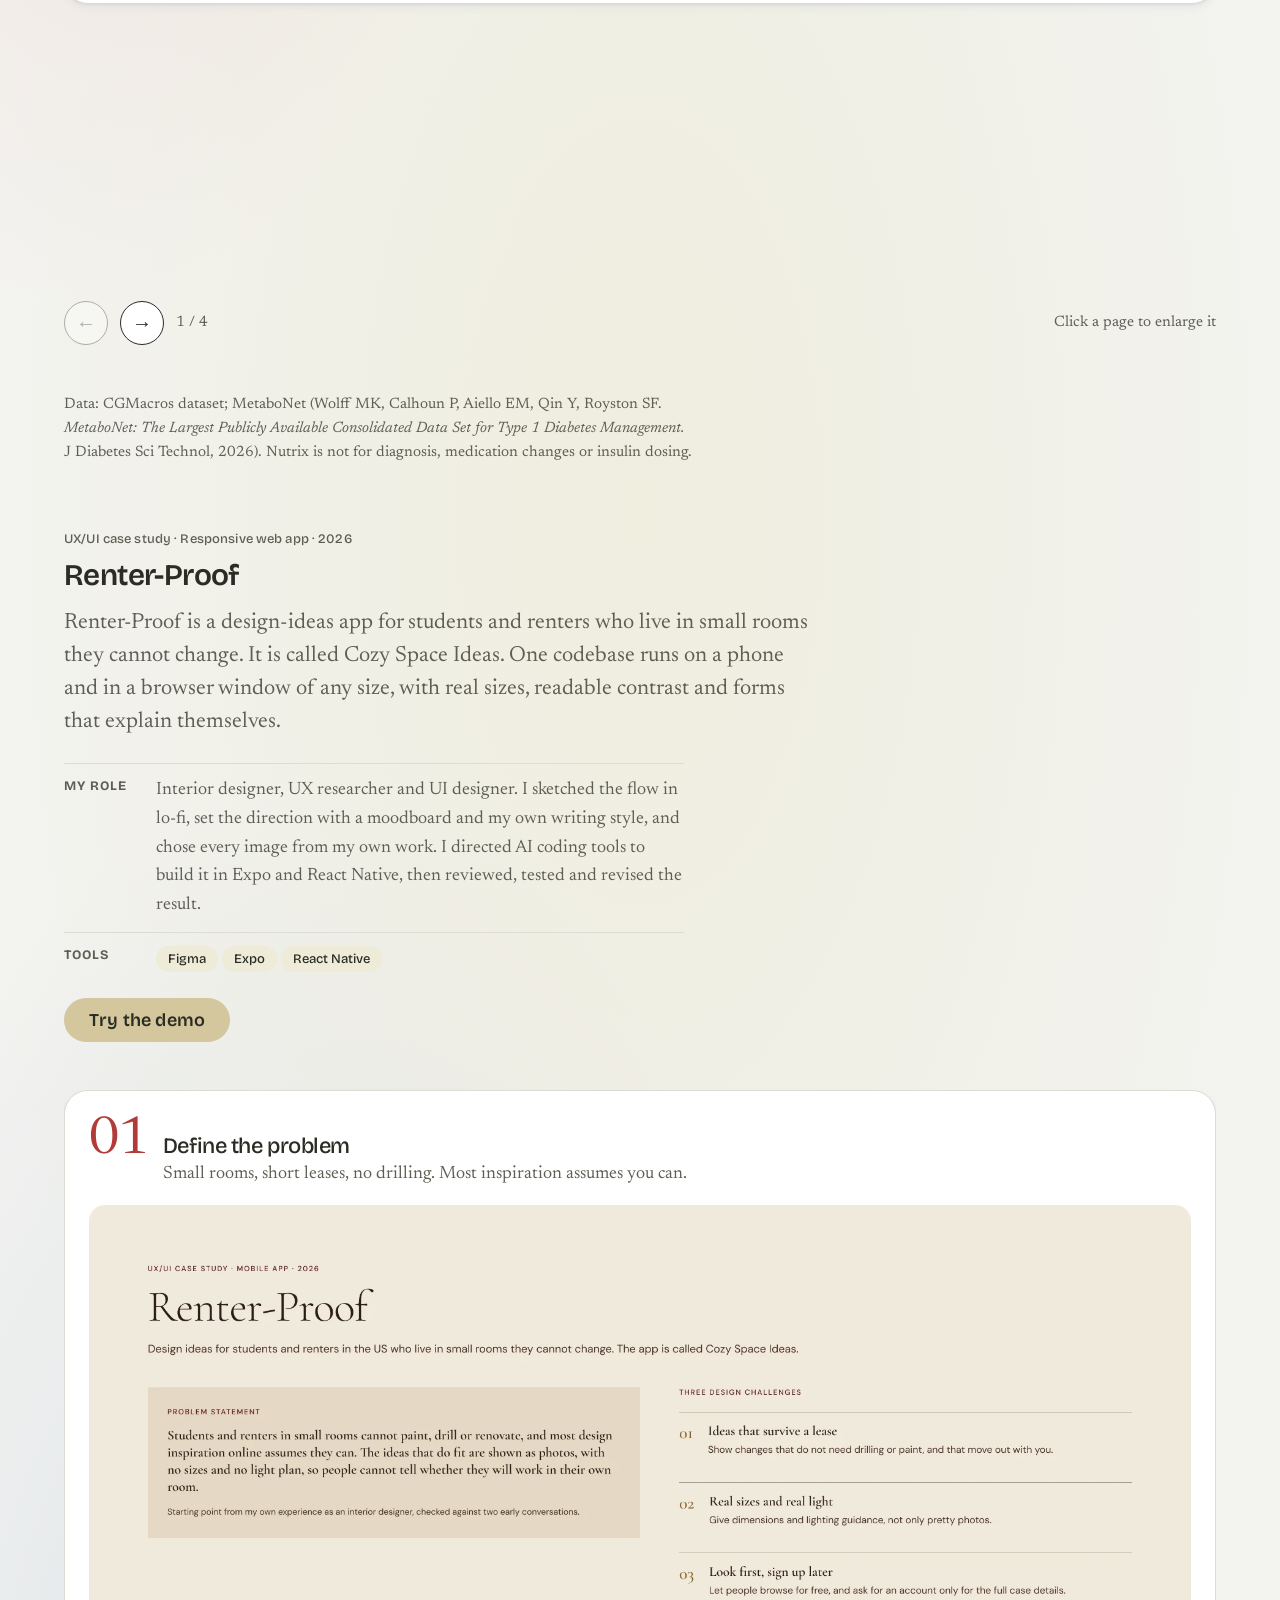
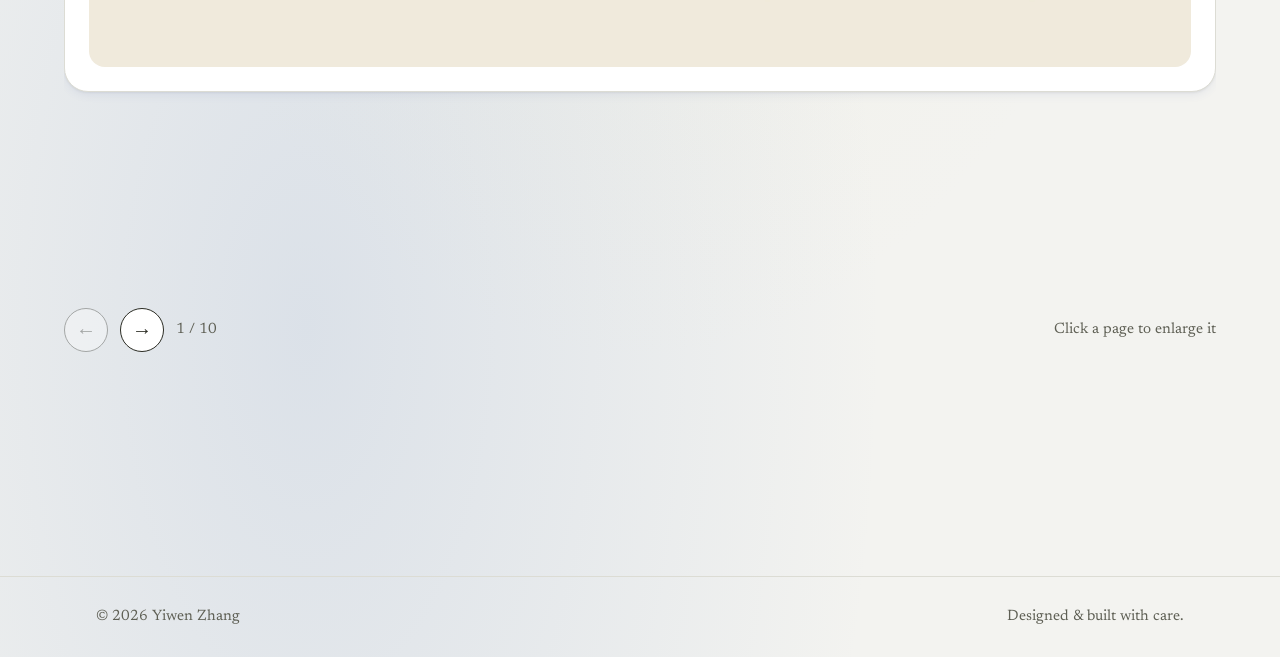
==== commit 10016817: "Hero: fewer, smaller and more varied background shapes for a cleaner look Co-Authored-By: Claude Son" ====
--- a/index.html
+++ b/index.html
@@ -59,9 +59,9 @@
     <section class="hero">
       <!-- decorative shapes behind the glass card -->
       <div class="hero-shapes" aria-hidden="true">
-        <span class="sh-tri"></span><span class="sh-bell"></span><span class="sh-arch"></span>
+        <span class="sh-tri"></span><span class="sh-bell"></span>
         <span class="sh-quarter"></span><span class="sh-leaf"></span>
-        <span class="sh-ring"></span><span class="sh-ring sh-ring--b"></span><span class="sh-line"></span>
+        <span class="sh-ring"></span><span class="sh-ring sh-ring--b"></span>
       </div>
       <div class="hero-inner">
         <!-- Logo stage: token color field cropped at the card's bottom edge -->
--- a/css/styles.css
+++ b/css/styles.css
@@ -400,13 +400,13 @@
 }
 
 .sh-tri {            /* blue triangle, falls in from the top (left side) */
-  left: -5em; top: 12em; width: 15em; height: 13em;
+  left: 3em; top: 15em; width: 7em; height: 6em;
   background: #8EAAD1;
   clip-path: polygon(50% 0, 100% 100%, 0 100%);
   --x0: -2em; --y0: -26em; --x1: 5em; --y1: 8em; --dr: 12deg; --t: 38s; --d: -6s;
 }
 .sh-bell {           /* cream-yellow bell, falls in from the top (right side) */
-  right: -5em; top: 1.5em; width: 11em; height: 14em;
+  right: 2em; top: 3em; width: 6em; height: 7.5em;
   background: linear-gradient(180deg, var(--butter), var(--sand));
   clip-path: polygon(50.0% 0.0%, 57.5% 4.2%, 62.9% 8.3%, 67.6% 12.5%, 71.8% 16.7%, 75.5% 20.8%, 78.8% 25.0%, 81.6% 29.2%, 83.9% 33.3%, 85.7% 37.5%, 87.0% 41.7%, 87.7% 45.8%, 88.0% 50.0%, 88.1% 54.2%, 88.2% 58.3%, 88.6% 62.5%, 89.1% 66.7%, 89.7% 70.8%, 90.6% 75.0%, 91.7% 79.2%, 92.9% 83.3%, 94.4% 87.5%, 96.0% 91.7%, 97.9% 95.8%, 100.0% 100.0%, 0.0% 100.0%, 2.1% 95.8%, 4.0% 91.7%, 5.6% 87.5%, 7.1% 83.3%, 8.3% 79.2%, 9.4% 75.0%, 10.3% 70.8%, 10.9% 66.7%, 11.4% 62.5%, 11.8% 58.3%, 11.9% 54.2%, 12.0% 50.0%, 12.3% 45.8%, 13.0% 41.7%, 14.3% 37.5%, 16.1% 33.3%, 18.4% 29.2%, 21.2% 25.0%, 24.5% 20.8%, 28.2% 16.7%, 32.4% 12.5%, 37.1% 8.3%, 42.5% 4.2%, 50.0% 0.0%);
   --x0: 2em; --y0: -18em; --x1: -3em; --y1: 14em; --dr: -8deg; --t: 34s; --d: -20s;
@@ -418,26 +418,26 @@
   --x0: 0em; --y0: -14em; --x1: 7em; --y1: 22em; --dr: 10deg; --t: 44s; --d: -30s;
 }
 .sh-quarter {        /* cobalt quarter disc, slides in from the right */
-  right: 8em; top: 21em; width: 9em; height: 9em;
+  right: 12em; top: 22em; width: 5em; height: 5em;
   background: #8EAAD1;
   border-radius: 100% 0 0 0;
   --x0: 26em; --y0: -2em; --x1: -12em; --y1: -3em; --dr: -14deg; --t: 36s; --d: -12s;
 }
 .sh-leaf {           /* green pebble, slides in from the left */
-  left: 36em; top: 25em; width: 10em; height: 6.5em;
+  left: 30em; top: 27em; width: 6em; height: 3.8em;
   background: #BAC495;
   border-radius: 62% 38% 54% 46% / 55% 45% 55% 45%;
   --x0: -36em; --y0: -4em; --x1: 14em; --y1: -2em; --dr: 8deg; --t: 42s; --d: -25s;
 }
 .sh-ring {           /* sage-to-cream half disc, slides in from the left */
-  left: -4em; top: 5em; width: 15em; height: 15em;
+  left: -5em; top: 4em; width: 12em; height: 12em;
   background: #BAC495;
   border-radius: 50%;
   clip-path: inset(0 50% 0 0);
   --x0: -20em; --y0: -2em; --x1: 14em; --y1: 4em; --dr: 6deg; --t: 48s; --d: -34s;
 }
 .sh-ring--b {        /* blue-green disc, slides in from the right */
-  left: auto; right: -2em; top: 22em; width: 11em; height: 11em;
+  left: auto; right: 4em; top: 27em; width: 4em; height: 4em;
   background: #EBD7CA;
   clip-path: none;
   --x0: 20em; --y0: 4em; --x1: -10em; --y1: -5em; --dr: 0deg; --t: 52s; --d: -16s;
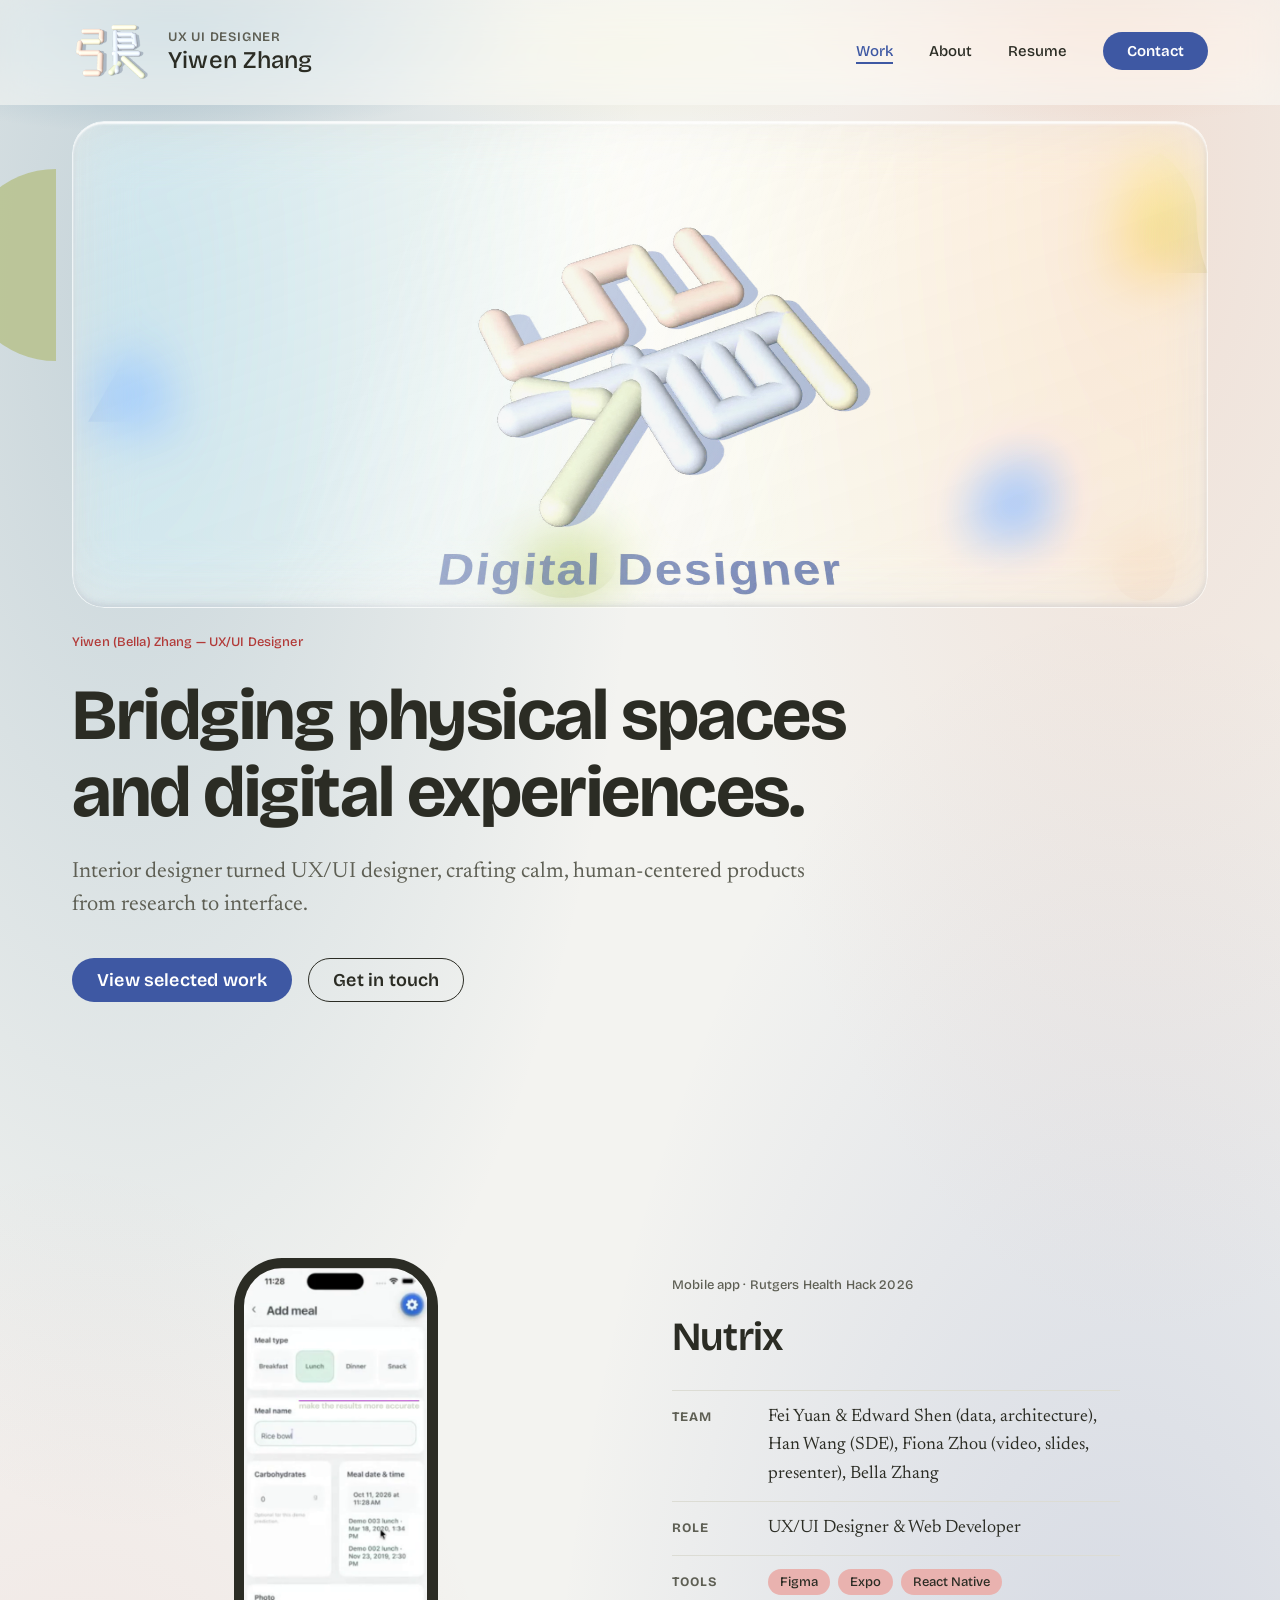
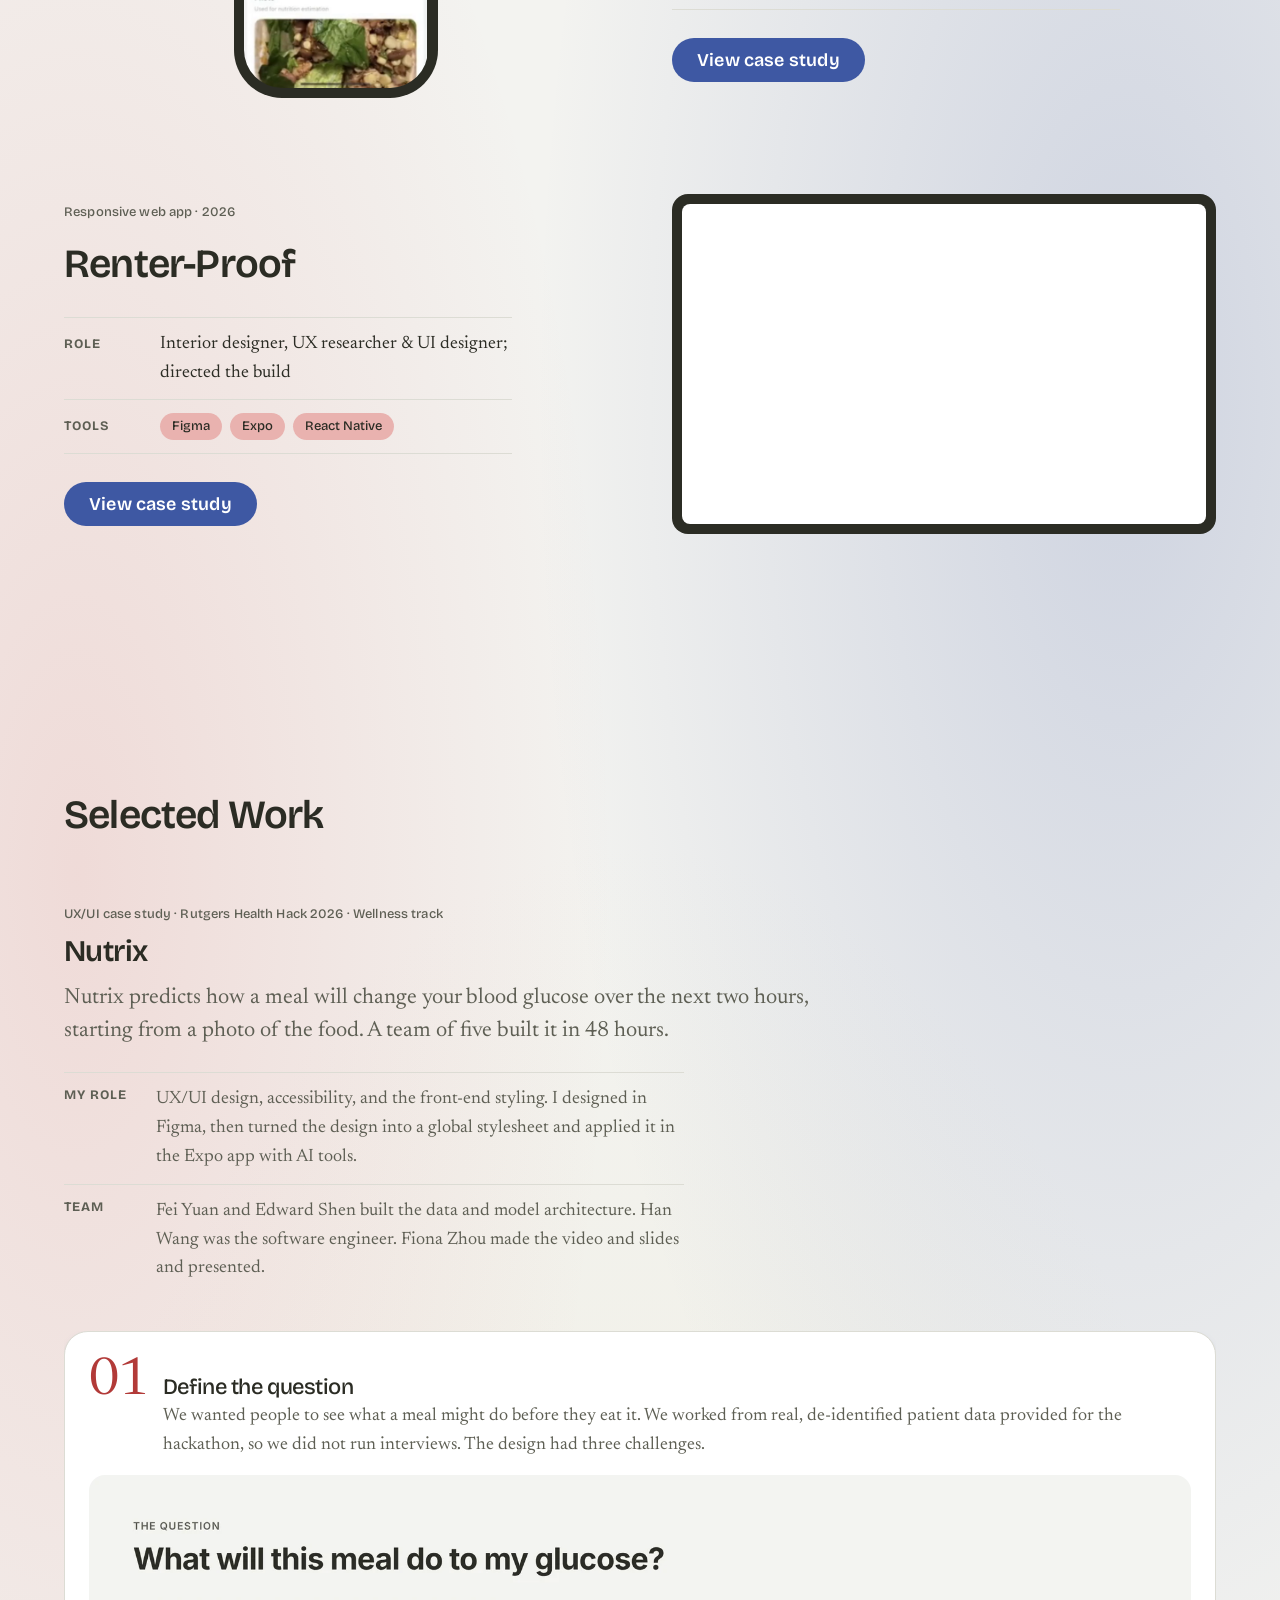
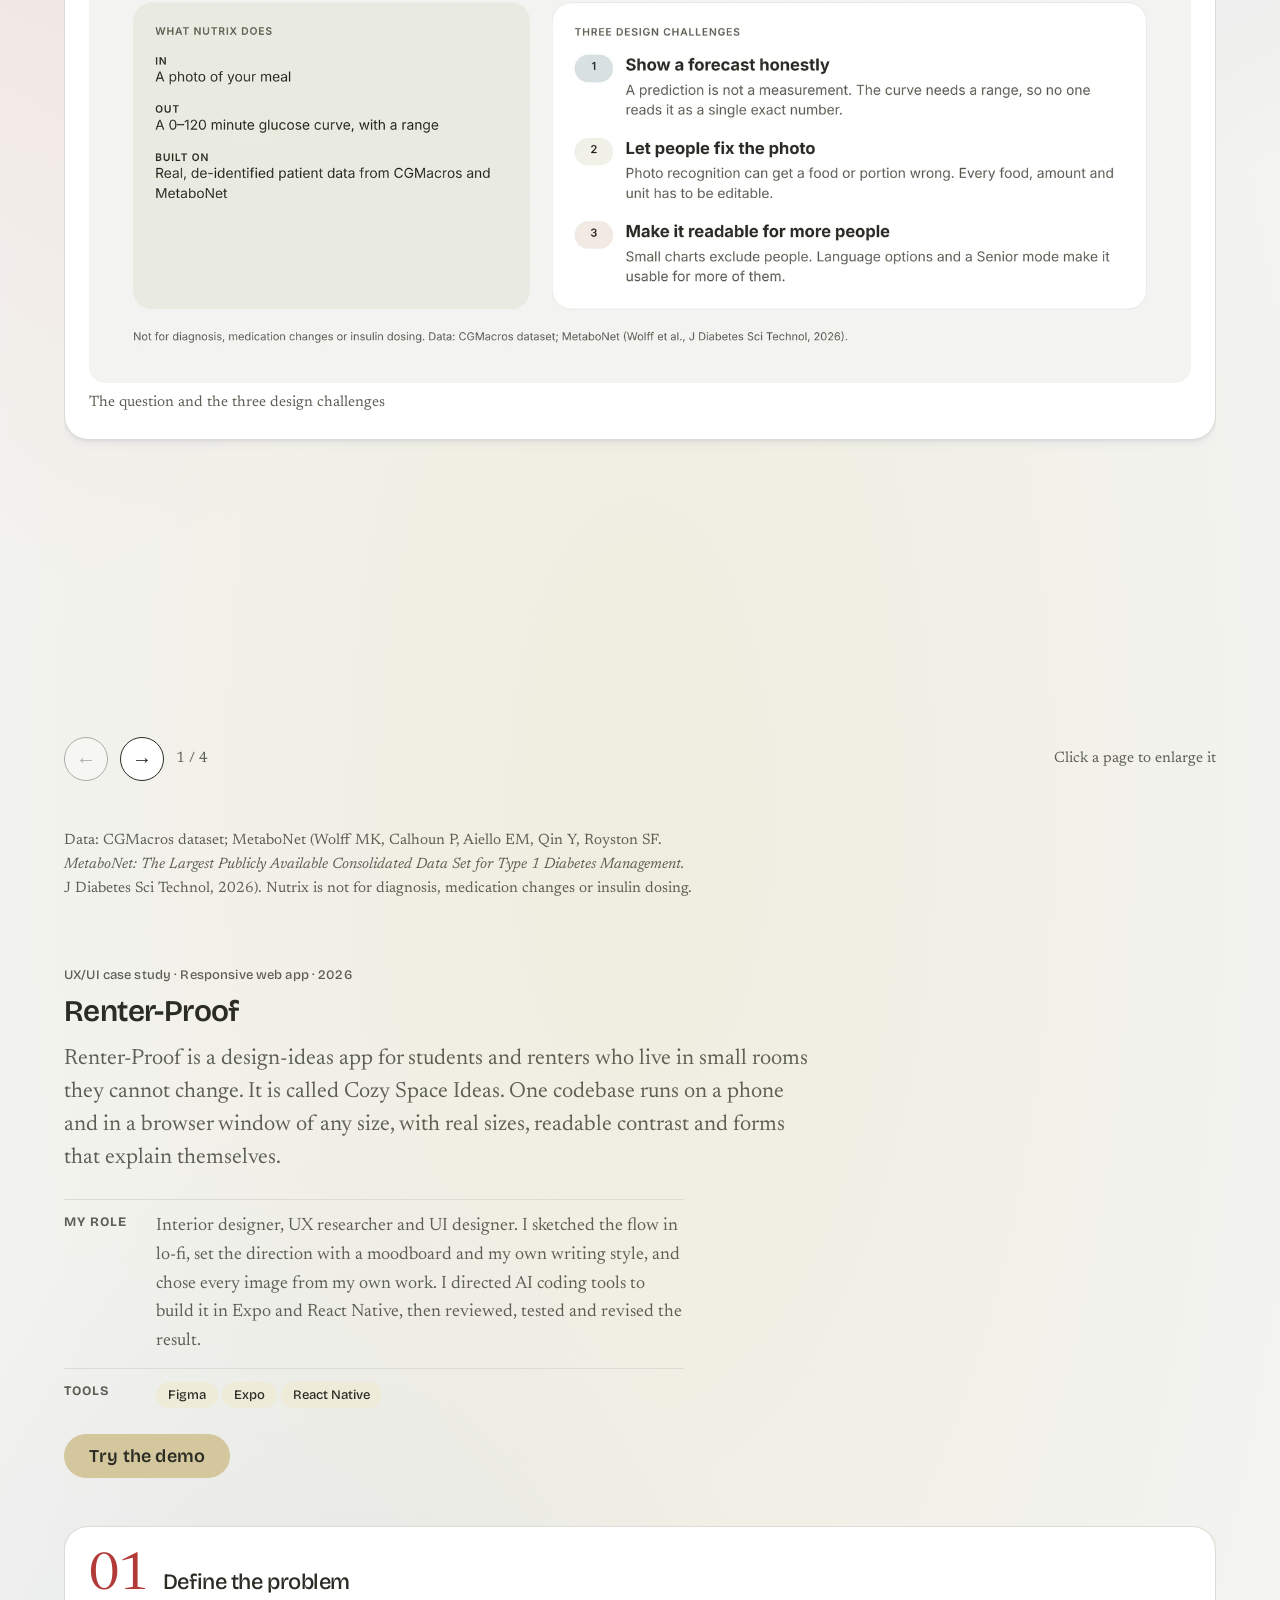
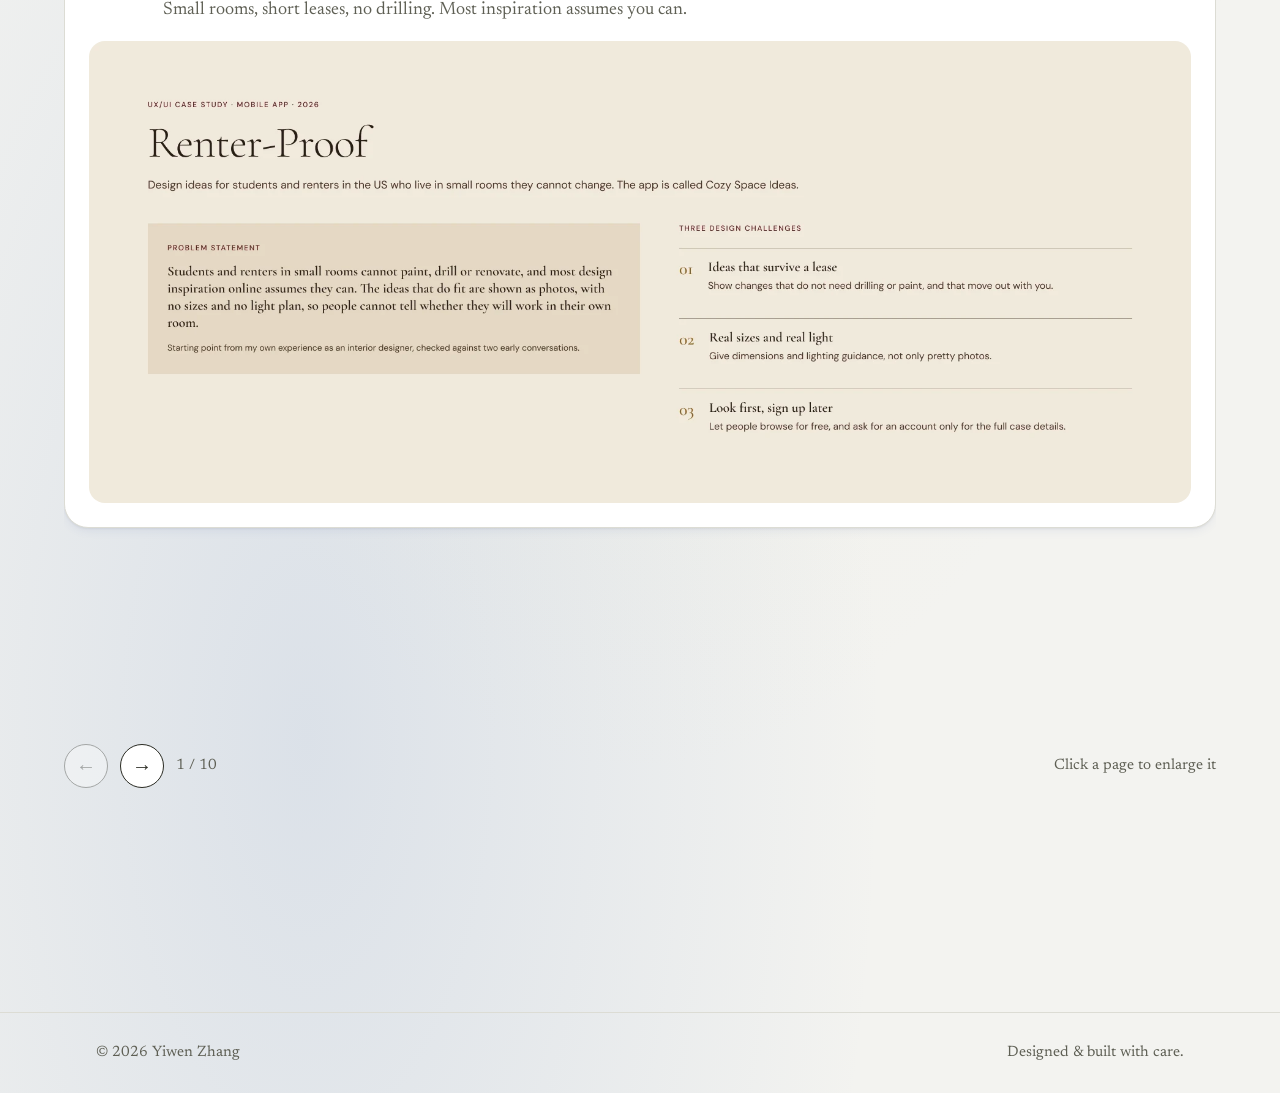
==== commit c852eac4: "Home: Renter-Proof laptop showcase with walkthrough video; smaller blue triangle Co-Authored-By: Cla" ====
--- a/index.html
+++ b/index.html
@@ -108,25 +108,26 @@
           </div>
         </article>
 
-        <!-- HIDDEN until project 2 is ready: remove these comment markers to show it again.
-        <!- - Project 2: Figma wireframes — article left, screen right - ->
-        <article class="showcase showcase- -flip">
-          <figure class="device device- -laptop">
-            <!- - TODO Bella: replace the placeholder <span> with the workflow video (see above) - ->
-            <span class="device-screen"><span class="device-placeholder">Video</span></span>
+        <!-- Project 2: Renter-Proof web app — article left, laptop right -->
+        <article class="showcase showcase--flip">
+          <figure class="device device--laptop device--video">
+            <span class="device-screen">
+              <video autoplay muted loop playsinline preload="metadata" poster="assets/renter-proof/renter-proof-demo-poster.jpg" aria-label="Renter-Proof walkthrough in a desktop browser: browse ideas, open a room type, open a case and meet the sign-up step">
+                <source src="assets/renter-proof/renter-proof-demo.webm" type="video/webm">
+                <source src="assets/renter-proof/renter-proof-demo.mp4" type="video/mp4">
+              </video>
+            </span>
           </figure>
           <div class="showcase-text">
-            <span class="t-meta">Wireframes &amp; flows · 2026</span>
-            <h2 class="t-h2">Dolor Sit Wireframe Kit</h2>
+            <span class="t-meta">Responsive web app · 2026</span>
+            <h2 class="t-h2">Renter-Proof</h2>
             <dl class="showcase-meta">
-              <div><dt class="t-label">Team</dt><dd>Sed do eiusmod, tempor incididunt</dd></div>
-              <div><dt class="t-label">Role</dt><dd>UX Designer, ut labore et dolore</dd></div>
-              <div><dt class="t-label">Tools</dt><dd><span class="chip">Figma</span> <span class="chip">Dolor</span> <span class="chip">Amet</span></dd></div>
+              <div><dt class="t-label">Role</dt><dd>Interior designer, UX researcher &amp; UI designer; directed the build</dd></div>
+              <div><dt class="t-label">Tools</dt><dd><span class="chip">Figma</span> <span class="chip">Expo</span> <span class="chip">React Native</span></dd></div>
             </dl>
-            <a class="btn" href="#case-wireframe">View case study</a>
-          </div>
-        </article>
-        -->
+            <a class="btn" href="#case-renter-proof">View case study</a>
+          </div>
+        </article>
 
       </div>
     </section>
--- a/css/styles.css
+++ b/css/styles.css
@@ -400,7 +400,7 @@
 }
 
 .sh-tri {            /* blue triangle, falls in from the top (left side) */
-  left: 3em; top: 15em; width: 7em; height: 6em;
+  left: 3em; top: 15em; width: 5.5em; height: 4.8em;
   background: #8EAAD1;
   clip-path: polygon(50% 0, 100% 100%, 0 100%);
   --x0: -2em; --y0: -26em; --x1: 5em; --y1: 8em; --dr: 12deg; --t: 38s; --d: -6s;
@@ -833,6 +833,18 @@
   object-fit: cover;
   display: block;
   border-radius: 38px;
+}
+
+/* Renter-Proof: video inside the laptop frame */
+.device--laptop.device--video .device-screen { background: var(--ink); }
+.device--laptop.device--video .device-screen video {
+  position: absolute;
+  inset: 10px;
+  width: calc(100% - 20px);
+  height: calc(100% - 20px);
+  object-fit: cover;
+  display: block;
+  border-radius: 8px;
 }
 
 /* case study credits + source note */
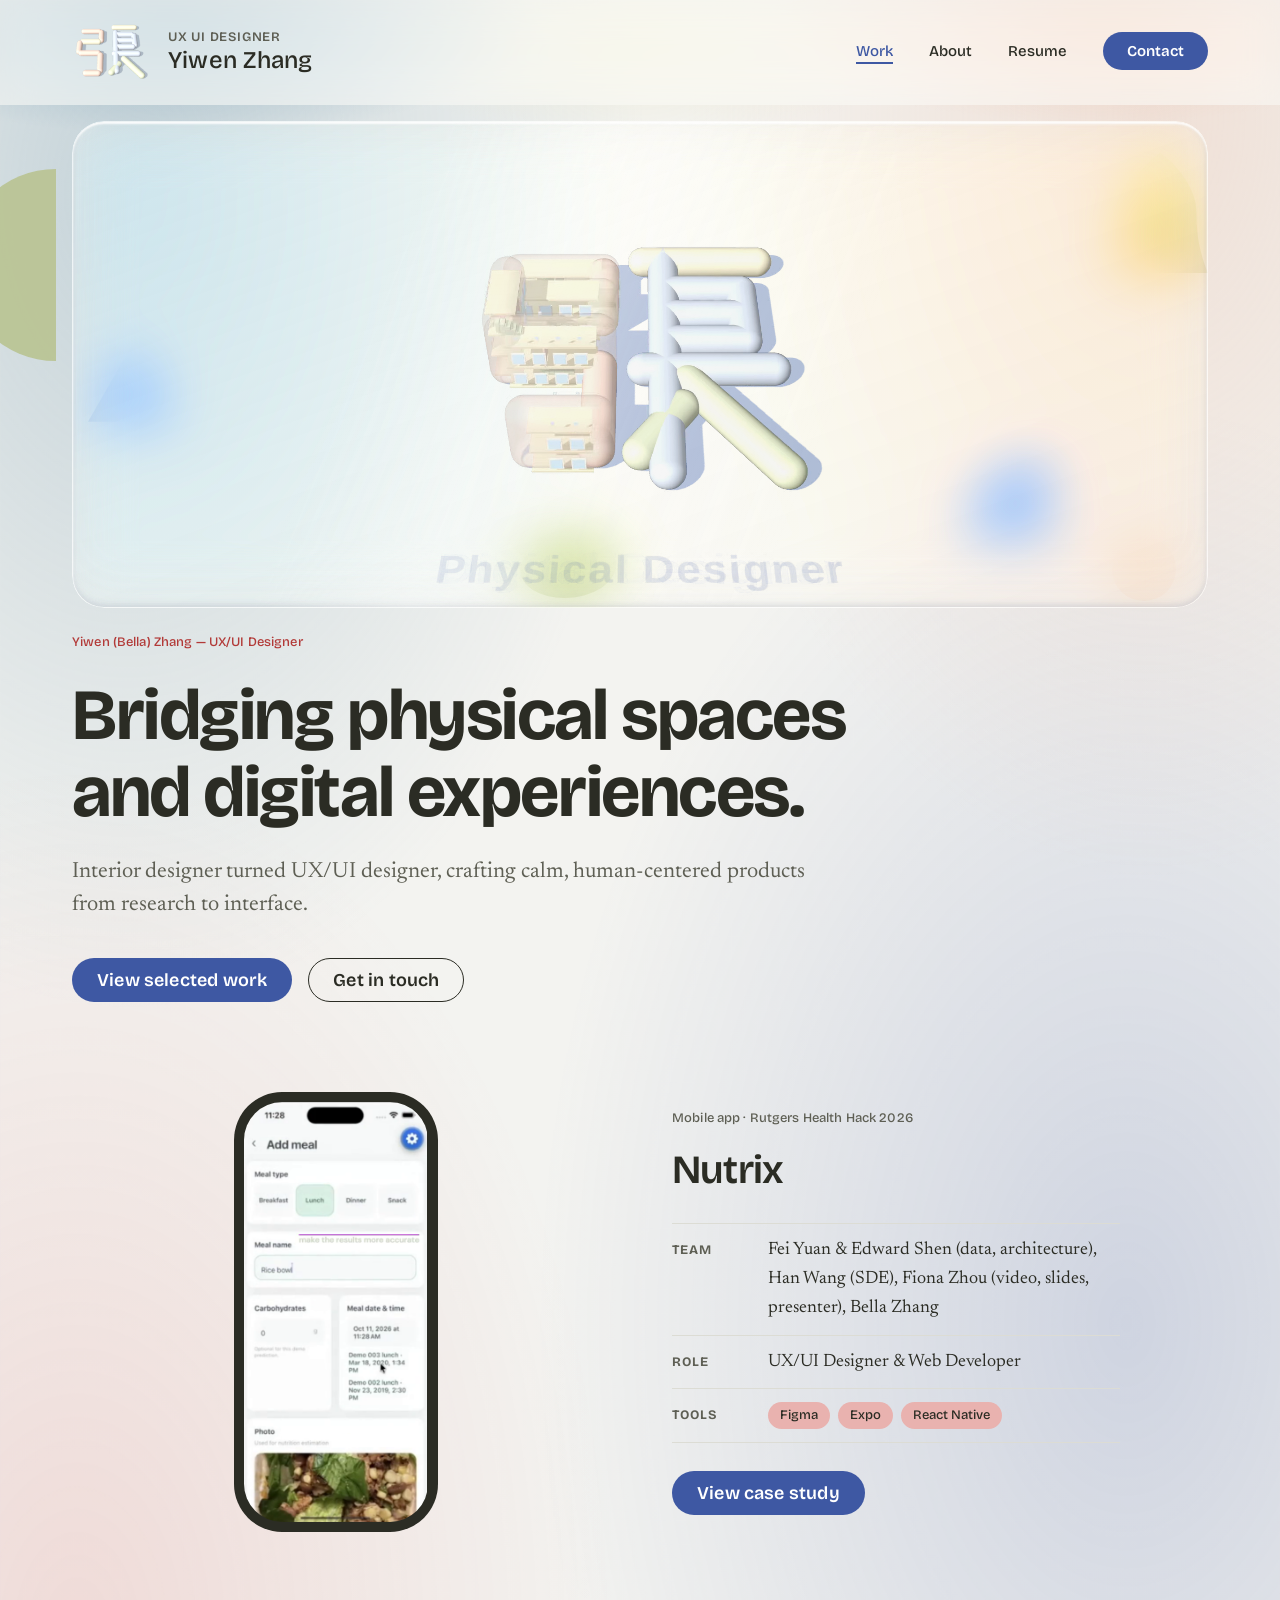
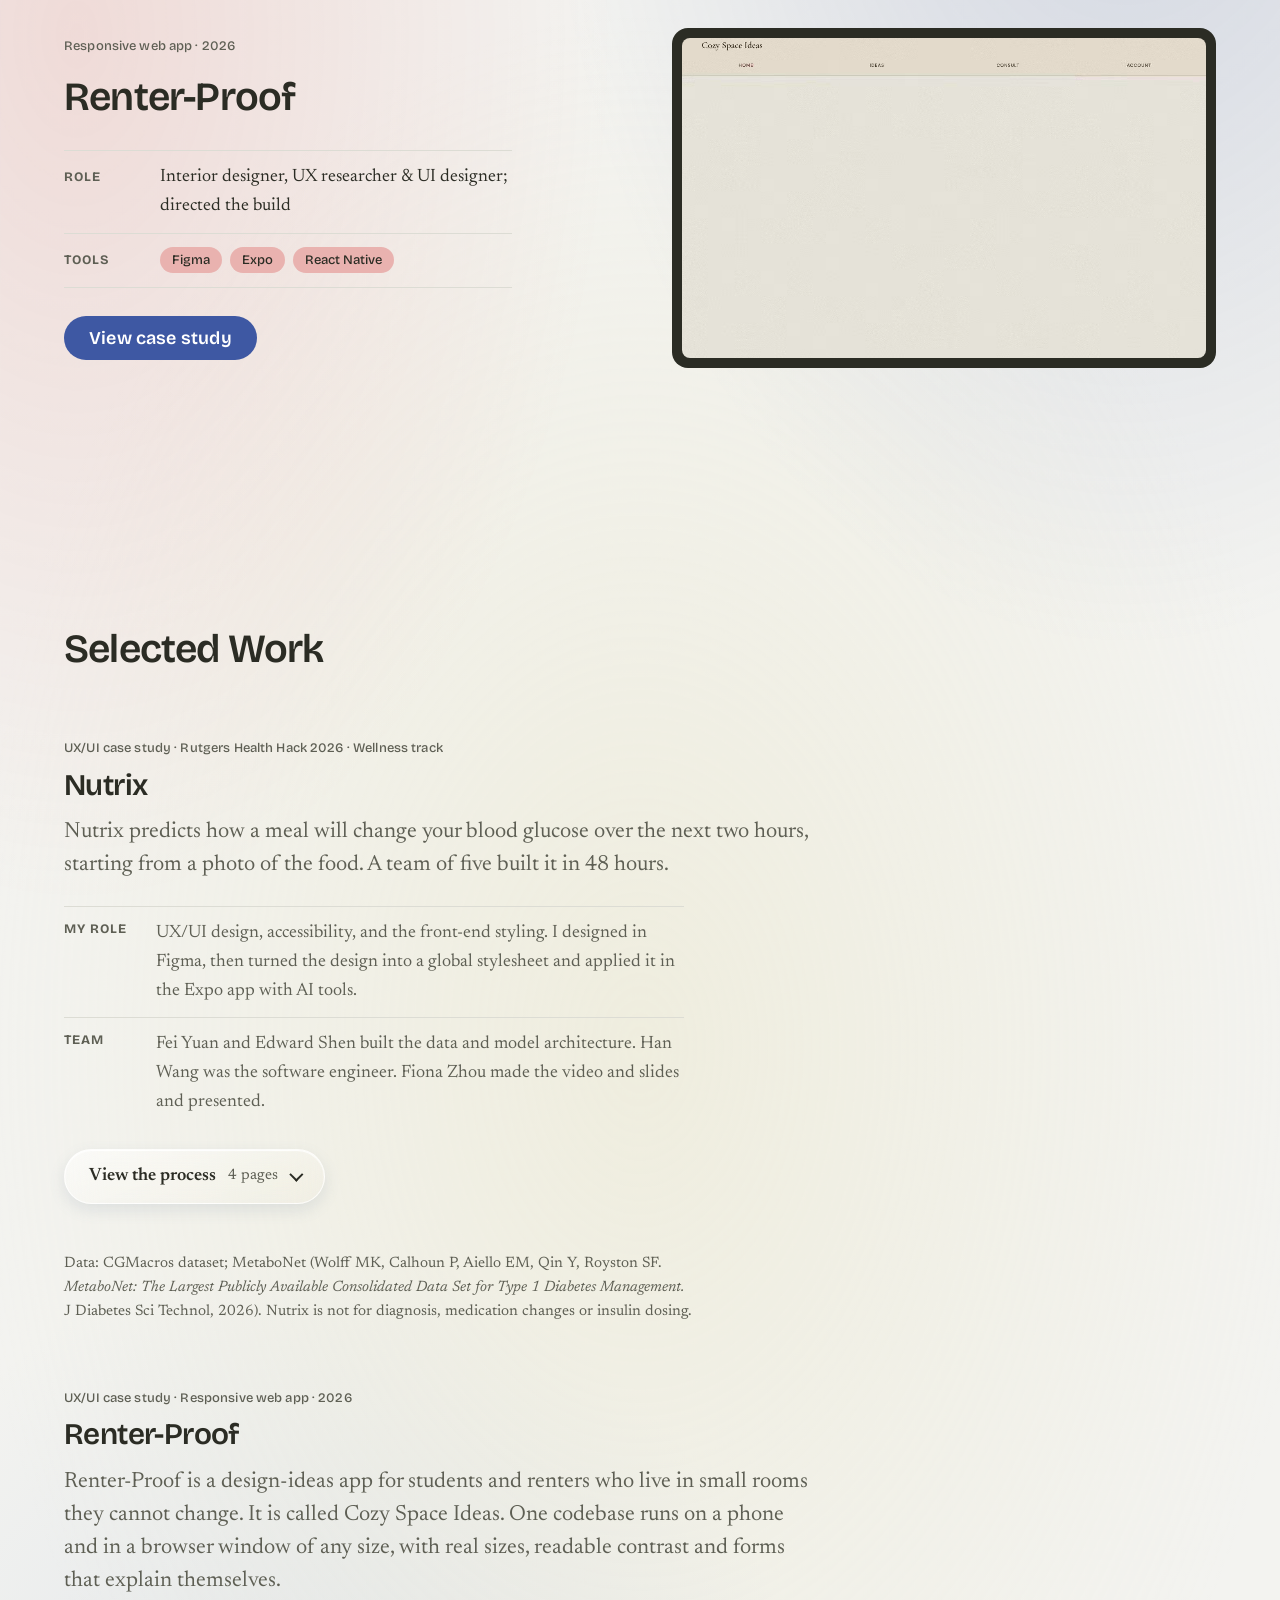
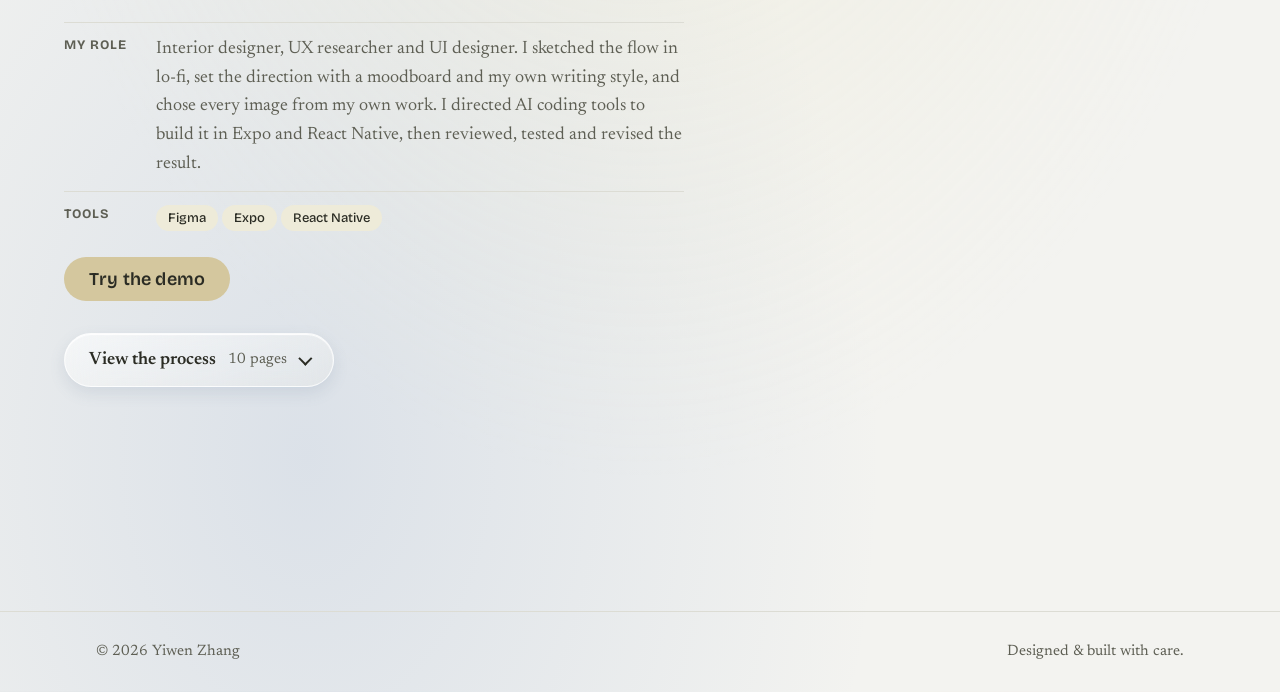
==== commit e693d895: "Case studies: collapsible 'View the process', enlarge icon replaces hint text Co-Authored-By: Claude" ====
--- a/index.html
+++ b/index.html
@@ -145,6 +145,8 @@
             <div><dt class="t-label">My role</dt><dd>UX/UI design, accessibility, and the front-end styling. I designed in Figma, then turned the design into a global stylesheet and applied it in the Expo app with AI tools.</dd></div>
             <div><dt class="t-label">Team</dt><dd>Fei Yuan and Edward Shen built the data and model architecture. Han Wang was the software engineer. Fiona Zhou made the video and slides and presented.</dd></div>
           </dl>
+          <details class="case-fold">
+            <summary><span class="case-fold-label">View the process</span><span class="case-fold-meta t-small">4 pages</span><span class="case-fold-chev" aria-hidden="true"></span></summary>
           <div class="deck" role="region" aria-roledescription="carousel" aria-label="Nutrix case study slides">
             <ol class="deck-track" tabindex="0">
             <li class="deck-slide" aria-label="1 of 4">
@@ -171,9 +173,9 @@
               <button type="button" class="deck-btn" data-dir="-1" aria-label="Previous slide">&larr;</button>
               <button type="button" class="deck-btn" data-dir="1" aria-label="Next slide">&rarr;</button>
               <span class="t-small deck-count" aria-live="polite">1 / 4</span>
-              <span class="t-small deck-hint">Click a page to enlarge it</span>
-            </div>
-          </div>
+            </div>
+          </div>
+          </details>
           <p class="case-note t-small">Data: CGMacros dataset; MetaboNet (Wolff MK, Calhoun P, Aiello EM, Qin Y, Royston SF. <em>MetaboNet: The Largest Publicly Available Consolidated Data Set for Type 1 Diabetes Management.</em> J Diabetes Sci Technol, 2026). Nutrix is not for diagnosis, medication changes or insulin dosing.</p>
         </article>
 
@@ -186,6 +188,8 @@
             <div><dt class="t-label">Tools</dt><dd><span class="chip">Figma</span> <span class="chip">Expo</span> <span class="chip">React Native</span></dd></div>
           </dl>
           <p class="case-cta"><a class="btn" href="https://interiors.yiwenzhang.com" target="_blank" rel="noopener">Try the demo</a></p>
+          <details class="case-fold">
+            <summary><span class="case-fold-label">View the process</span><span class="case-fold-meta t-small">10 pages</span><span class="case-fold-chev" aria-hidden="true"></span></summary>
           <div class="deck" role="region" aria-roledescription="carousel" aria-label="Renter-Proof case study slides">
             <ol class="deck-track" tabindex="0">
             <li class="deck-slide" aria-label="1 of 10">
@@ -232,9 +236,9 @@
               <button type="button" class="deck-btn" data-dir="-1" aria-label="Previous slide">&larr;</button>
               <button type="button" class="deck-btn" data-dir="1" aria-label="Next slide">&rarr;</button>
               <span class="t-small deck-count" aria-live="polite">1 / 10</span>
-              <span class="t-small deck-hint">Click a page to enlarge it</span>
-            </div>
-          </div>
+            </div>
+          </div>
+          </details>
         </article>
 
         <!-- HIDDEN until project 2 is ready (restore the "- -" to "--" inside if needed)
--- a/css/styles.css
+++ b/css/styles.css
@@ -476,7 +476,7 @@
   position: relative;
   max-width: var(--max-width);
   margin: 0 auto;
-  padding: 16px 32px clamp(72px, 10vw, 128px);
+  padding: 16px 32px clamp(32px, 4vw, 56px);
   display: grid;
   gap: var(--space-5);
 }
@@ -972,7 +972,8 @@
 
 /* ---------- Case study booklet: pages you turn sideways ---------- */
 .deck { margin-top: var(--space-7); }
-.deck-track { display: flex; align-items: flex-start; gap: var(--space-5); overflow-x: auto; scroll-snap-type: x mandatory; list-style: none; margin: 0; padding: 0 0 var(--space-4); overscroll-behavior-x: contain; scrollbar-width: thin; }
+.deck-track { display: flex; align-items: flex-start; gap: var(--space-5); overflow-x: auto; scroll-snap-type: x mandatory; list-style: none; margin: 0; padding: 0 0 var(--space-3); overscroll-behavior-x: contain; scrollbar-width: none; transition: height .35s ease; }
+.deck-track::-webkit-scrollbar { display: none; }
 .deck-slide { flex: 0 0 100%; scroll-snap-align: start; scroll-snap-stop: always; opacity: .35; transform: scale(.97); transition: opacity .45s ease, transform .45s ease; display: grid; gap: var(--space-4); padding: var(--space-5); background: var(--surface); border: var(--stroke-soft); border-radius: var(--radius-lg); box-shadow: var(--shadow-sm); }
 .deck-slide.is-active { opacity: 1; transform: none; }
 .deck-slide figure { margin: 0; min-width: 0; }
@@ -985,12 +986,13 @@
 .deck-slide--end { background: var(--surface-tint); min-height: 18rem; align-content: center; }
 .deck-slide--end .deck-text { max-width: 40rem; row-gap: var(--space-3); }
 .deck-slide--end .case-cta { margin-top: var(--space-2); }
-.deck-bar { display: flex; align-items: center; gap: var(--space-3); margin-top: var(--space-3); }
-.deck-btn { width: 44px; height: 44px; border-radius: 50%; border: 1px solid var(--border-strong); background: var(--surface); color: var(--text); font-size: 20px; line-height: 1; cursor: pointer; }
+.deck-bar { display: flex; align-items: center; gap: var(--space-3); margin-top: var(--space-2); }
+/* glass arrows, like the hero card */
+.deck-btn { width: 44px; height: 44px; border-radius: 50%; border: 1px solid rgba(255, 255, 255, .75); background: linear-gradient(160deg, rgba(255, 255, 255, .62), rgba(238, 235, 226, .34)); -webkit-backdrop-filter: blur(14px) saturate(1.6); backdrop-filter: blur(14px) saturate(1.6); box-shadow: inset 0 1px 1px rgba(255, 255, 255, .95), inset 0 -2px 4px rgba(105, 115, 135, .16), 0 6px 16px rgba(93, 110, 140, .18); color: var(--text); font-size: 20px; line-height: 1; cursor: pointer; transition: transform .2s ease, box-shadow .2s ease; }
+.deck-btn:hover:not(:disabled) { transform: translateY(-1px); box-shadow: inset 0 1px 1px rgba(255, 255, 255, .95), inset 0 -2px 4px rgba(105, 115, 135, .16), 0 10px 22px rgba(93, 110, 140, .26); }
 .deck-btn:disabled { opacity: .35; cursor: default; }
 .deck-btn:focus-visible, .deck-track:focus-visible { outline: 3px solid var(--focus); outline-offset: 3px; }
 .deck-count { color: var(--text-muted); font-variant-numeric: tabular-nums; }
-.deck-hint { color: var(--text-muted); margin-left: auto; }
 @media (max-width: 48em) {
   .deck-track { gap: var(--space-3); }
   .deck-slide { padding: var(--space-3); gap: var(--space-3); border-radius: var(--radius-md); }
@@ -998,14 +1000,13 @@
   .deck-no { font-size: var(--text-xl); }
   .deck-text h4 { font-size: 1.0625rem; }
   .deck-text p { font-size: var(--text-sm); line-height: 1.4; }
-  .deck-hint { display: none; }
   /* tapping a page opens it large and pannable, so the small type in the figures can be read */
   .lightbox { width: 100vw; height: 100dvh; max-width: none; max-height: none; overflow: auto; background: rgba(43, 44, 36, .9); -webkit-overflow-scrolling: touch; }
   .lightbox img { max-width: none; max-height: none; width: 230vw; border-radius: 0; box-shadow: none; margin: 56px 0; }
   .lightbox button { position: fixed; top: 12px; right: 12px; }
 }
 @media (prefers-reduced-motion: no-preference) { .deck-track { scroll-behavior: smooth; } }
-@media (prefers-reduced-motion: reduce) { .deck-slide { transition: none; opacity: 1; transform: none; } }
+@media (prefers-reduced-motion: reduce) { .deck-track { transition: none; } .deck-slide { transition: none; opacity: 1; transform: none; } }
 
 /* two figures on one booklet page */
 .deck-figs { display: grid; grid-template-columns: 1.35fr 1fr; gap: var(--space-4); align-items: start; }
@@ -1021,3 +1022,27 @@
 }
 #case-renter-proof .btn { --btn-bg: var(--sand); --btn-fg: var(--ink); --btn-bg-hover: var(--butter); }
 #case-renter-proof .chip { background: var(--butter-soft); color: var(--ink); }
+
+/* Nutrix booklet: warm the neutral-grey Figma figures, same as the old rows did */
+#case-mobile .deck-slide img { mix-blend-mode: multiply; outline: 1px solid color-mix(in srgb, var(--ink) 7%, transparent); outline-offset: -1px; }
+#case-mobile .deck-slide a.zoom { background: #FDFBF4; }
+
+/* Home: the featured projects follow the hero closely, so the page reads as one flow */
+.device-section { padding-top: clamp(1.5rem, 3vw, 3rem); }
+
+/* ---------- Collapsible case process ---------- */
+.case-fold { margin-top: var(--space-6); }
+.case-fold > summary { list-style: none; display: flex; align-items: center; gap: var(--space-3); padding: var(--space-3) var(--space-5); border-radius: var(--radius-pill, 999px); border: 1px solid rgba(255, 255, 255, .75); background: linear-gradient(160deg, rgba(255, 255, 255, .62), rgba(238, 235, 226, .34)); -webkit-backdrop-filter: blur(14px) saturate(1.6); backdrop-filter: blur(14px) saturate(1.6); box-shadow: inset 0 1px 1px rgba(255, 255, 255, .95), 0 6px 16px rgba(93, 110, 140, .14); cursor: pointer; width: fit-content; }
+.case-fold > summary::-webkit-details-marker { display: none; }
+.case-fold > summary:focus-visible { outline: 3px solid var(--focus); outline-offset: 3px; }
+.case-fold-label { font-weight: var(--weight-semibold); color: var(--text); }
+.case-fold-meta { color: var(--text-muted); }
+.case-fold-chev { width: .55em; height: .55em; border-right: 2px solid var(--text); border-bottom: 2px solid var(--text); transform: rotate(45deg) translateY(-2px); transition: transform .25s ease; }
+.case-fold[open] > summary .case-fold-chev { transform: rotate(-135deg) translateY(-2px); }
+.case-fold[open] > summary { margin-bottom: var(--space-4); }
+@media (prefers-reduced-motion: reduce) { .case-fold-chev { transition: none; } }
+
+/* enlarge icon on each figure, instead of a line of hint text */
+.deck-slide a.zoom { position: relative; }
+.deck-slide a.zoom::after { content: ""; position: absolute; top: 12px; right: 12px; width: 34px; height: 34px; border-radius: 50%; border: 1px solid rgba(255, 255, 255, .8); background: rgba(255, 255, 255, .6) url("data:image/svg+xml;utf8,%3Csvg xmlns='http://www.w3.org/2000/svg' viewBox='0 0 24 24' fill='none' stroke='%232b2c24' stroke-width='2' stroke-linecap='round' stroke-linejoin='round'%3E%3Cpath d='M14 4h6v6M10 20H4v-6M20 4l-7 7M4 20l7-7'/%3E%3C/svg%3E") center / 16px no-repeat; -webkit-backdrop-filter: blur(8px); backdrop-filter: blur(8px); box-shadow: 0 2px 8px rgba(43, 44, 36, .18); mix-blend-mode: normal; pointer-events: none; transition: transform .2s ease; }
+.deck-slide a.zoom:hover::after { transform: scale(1.08); }
